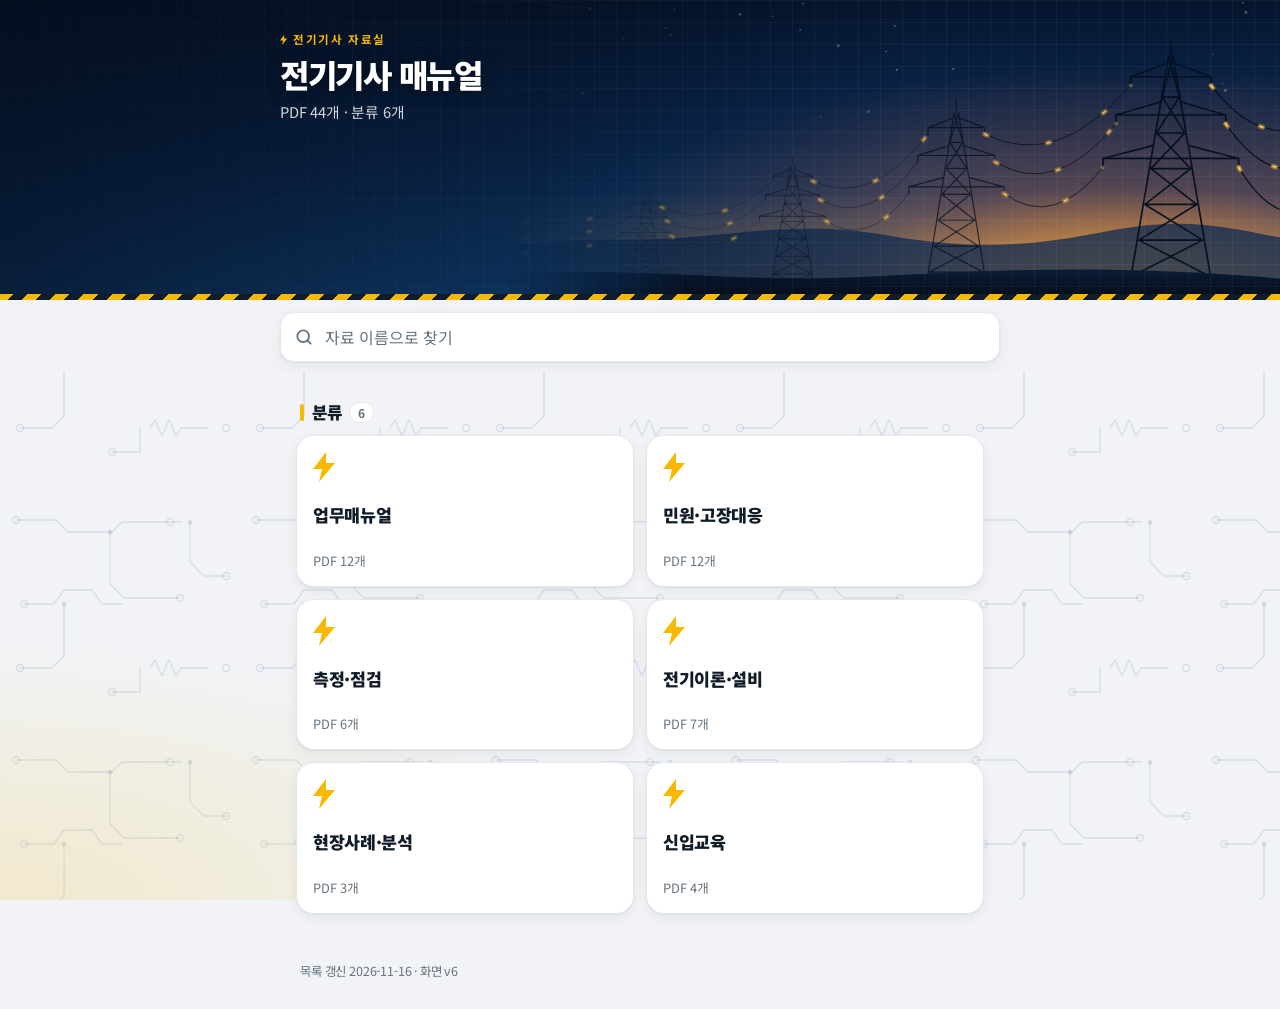
==== index.html @ f800c0bb "전기기사 매뉴얼 PDF 자료실 초기 구성 - 분류 6개, PDF 44개 - 목록 화면, PDF 보기 화면, 디자인 - PDF를 올리면 목록을 자동 생성하고 GitHub Pages에" ====
<!doctype html>
<html lang="ko">
<head>
<meta charset="utf-8">
<meta name="viewport" content="width=device-width, initial-scale=1, viewport-fit=cover">
<meta name="theme-color" content="#123f73">
<title>전기기사 매뉴얼 자료실</title>
<link rel="preconnect" href="https://fonts.googleapis.com">
<link rel="preconnect" href="https://fonts.gstatic.com" crossorigin>
<link rel="stylesheet" href="https://fonts.googleapis.com/css2?family=Noto+Sans+KR:wght@400;500;700;900&display=swap">
<link rel="stylesheet" href="style.css">
</head>
<body>
<header class="top">
<!-- hero:start -->
<div class="hero-art" aria-hidden="true">
<svg class="hero-svg" viewBox="0 0 800 320" preserveAspectRatio="xMaxYMax slice" aria-hidden="true" focusable="false">
<defs>
<radialGradient id="heroSun" cx="0.80" cy="1.02" r="0.78">
  <stop offset="0" stop-color="#ffc24a" stop-opacity="1"/>
  <stop offset=".18" stop-color="#ff9d2e" stop-opacity=".8"/>
  <stop offset=".5" stop-color="#e0662b" stop-opacity=".32"/>
  <stop offset="1" stop-color="#e0662b" stop-opacity="0"/>
</radialGradient>
<linearGradient id="heroHill" x1="0" y1="0" x2="0" y2="1">
  <stop offset="0" stop-color="#0a1c36"/><stop offset="1" stop-color="#040b17"/>
</linearGradient>
<linearGradient id="heroHaze" x1="0" y1="0" x2="0" y2="1">
  <stop offset="0" stop-color="#ffb347" stop-opacity="0"/><stop offset="1" stop-color="#ffb347" stop-opacity=".42"/>
</linearGradient>
</defs>
<rect width="800" height="320" fill="url(#heroSun)"/>
<g fill="#fff"><circle class="star" cx="280" cy="29" r="0.7" style="animation-delay:-0.3s;animation-duration:4.0s"/><circle class="star" cx="311" cy="16" r="0.9" style="animation-delay:-0.1s;animation-duration:3.7s"/><circle class="star" cx="92" cy="21" r="1.4" style="animation-delay:-0.2s;animation-duration:4.1s"/><circle class="star" cx="741" cy="98" r="0.7" style="animation-delay:-2.3s;animation-duration:3.6s"/><circle class="star" cx="762" cy="15" r="0.9" style="animation-delay:-1.2s;animation-duration:3.0s"/><circle class="star" cx="127" cy="52" r="0.9" style="animation-delay:-0.4s;animation-duration:4.1s"/><circle class="star" cx="179" cy="22" r="0.7" style="animation-delay:-2.3s;animation-duration:4.2s"/><circle class="star" cx="407" cy="84" r="1.1" style="animation-delay:-1.9s;animation-duration:5.0s"/><circle class="star" cx="308" cy="43" r="0.9" style="animation-delay:-2.8s;animation-duration:3.2s"/><circle class="star" cx="465" cy="83" r="1.1" style="animation-delay:-2.9s;animation-duration:3.3s"/><circle class="star" cx="765" cy="25" r="1.4" style="animation-delay:-0.7s;animation-duration:3.5s"/><circle class="star" cx="731" cy="68" r="0.7" style="animation-delay:-3.1s;animation-duration:4.1s"/><circle class="star" cx="688" cy="53" r="1.1" style="animation-delay:-2.4s;animation-duration:4.1s"/><circle class="star" cx="378" cy="127" r="1.1" style="animation-delay:-1.9s;animation-duration:4.3s"/><circle class="star" cx="85" cy="108" r="1.4" style="animation-delay:-1.1s;animation-duration:3.6s"/><circle class="star" cx="535" cy="11" r="1.4" style="animation-delay:-1.4s;animation-duration:4.2s"/><circle class="star" cx="405" cy="39" r="1.1" style="animation-delay:-0.5s;animation-duration:3.2s"/><circle class="star" cx="329" cy="132" r="0.7" style="animation-delay:-0.7s;animation-duration:3.6s"/><circle class="star" cx="246" cy="27" r="1.4" style="animation-delay:-3.5s;animation-duration:3.3s"/><circle class="star" cx="347" cy="59" r="1.4" style="animation-delay:-3.8s;animation-duration:3.0s"/><circle class="star" cx="170" cy="41" r="0.9" style="animation-delay:-0.0s;animation-duration:4.8s"/><circle class="star" cx="175" cy="48" r="0.9" style="animation-delay:-1.7s;animation-duration:3.6s"/><circle class="star" cx="459" cy="143" r="0.7" style="animation-delay:-1.8s;animation-duration:4.9s"/><circle class="star" cx="744" cy="105" r="1.4" style="animation-delay:-1.6s;animation-duration:3.6s"/><circle class="star" cx="396" cy="65" r="0.9" style="animation-delay:-0.3s;animation-duration:3.1s"/><circle class="star" cx="160" cy="56" r="0.7" style="animation-delay:-0.4s;animation-duration:4.1s"/></g>
<rect y="210" width="800" height="110" fill="url(#heroHaze)"/>
<path d="M0 268C70 252 120 262 190 256S320 240 400 254 540 266 620 250 740 244 800 256V320H0Z" fill="#0d2a52" opacity=".75"/>
<path d="M133.0 306.0L147.8 214.0M167.0 306.0L152.2 214.0M133.0 306.0L164.5 293.1M167.0 306.0L135.5 293.1M135.5 293.1H164.5M135.5 293.1L162.3 280.2M164.5 293.1L137.7 280.2M137.7 280.2H162.3M137.7 280.2L160.2 267.4M162.3 280.2L139.8 267.4M139.8 267.4H160.2M139.8 267.4L158.2 254.5M160.2 267.4L141.8 254.5M141.8 254.5H158.2M141.8 254.5L156.3 241.6M158.2 254.5L143.7 241.6M143.7 241.6H156.3M143.7 241.6L154.3 228.7M156.3 241.6L145.7 228.7M145.7 228.7H154.3M145.7 228.7L152.2 214.0M154.3 228.7L147.8 214.0M124.8 250.8H175.2M124.8 250.8L142.3 246.2M175.2 250.8L157.7 246.2M124.8 250.8V254.0M175.2 250.8V254.0M129.6 235.2H170.4M129.6 235.2L144.7 230.6M170.4 235.2L155.3 230.6M129.6 235.2V238.4M170.4 235.2V238.4M135.0 221.4H165.0M135.0 221.4L146.7 216.8M165.0 221.4L153.3 216.8M135.0 221.4V224.6M165.0 221.4V224.6M150.0 214.0V207.6" fill="none" stroke="#050f1e" stroke-width="0.7" stroke-linecap="round" stroke-linejoin="round" opacity="0.4"/>
<path d="M277.0 311.0L297.8 183.0M323.0 311.0L302.2 183.0M277.0 311.0L319.5 293.1M323.0 311.0L280.5 293.1M280.5 293.1H319.5M280.5 293.1L316.4 275.2M319.5 293.1L283.6 275.2M283.6 275.2H316.4M283.6 275.2L313.5 257.2M316.4 275.2L286.5 257.2M286.5 257.2H313.5M286.5 257.2L310.7 239.3M313.5 257.2L289.3 239.3M289.3 239.3H310.7M289.3 239.3L307.9 221.4M310.7 239.3L292.1 221.4M292.1 221.4H307.9M292.1 221.4L305.2 203.5M307.9 221.4L294.8 203.5M294.8 203.5H305.2M294.8 203.5L302.2 183.0M305.2 203.5L297.8 183.0M266.0 234.2H334.0M266.0 234.2L290.1 227.8M334.0 234.2L309.9 227.8M266.0 234.2V238.7M334.0 234.2V238.7M272.4 212.4H327.6M272.4 212.4L293.4 206.0M327.6 212.4L306.6 206.0M272.4 212.4V216.9M327.6 212.4V216.9M279.8 193.2H320.2M279.8 193.2L296.3 186.8M320.2 193.2L303.7 186.8M279.8 193.2V197.7M320.2 193.2V197.7M300.0 183.0V174.0" fill="none" stroke="#050f1e" stroke-width="0.9" stroke-linecap="round" stroke-linejoin="round" opacity="0.55"/>
<path d="M435.0 318.0L465.8 128.0M501.0 318.0L470.2 128.0M435.0 318.0L495.8 291.4M501.0 318.0L440.2 291.4M440.2 291.4H495.8M440.2 291.4L491.2 264.8M495.8 291.4L444.8 264.8M444.8 264.8H491.2M444.8 264.8L486.9 238.2M491.2 264.8L449.1 238.2M449.1 238.2H486.9M449.1 238.2L482.7 211.6M486.9 238.2L453.3 211.6M453.3 211.6H482.7M453.3 211.6L478.7 185.0M482.7 211.6L457.3 185.0M457.3 185.0H478.7M457.3 185.0L474.7 158.4M478.7 185.0L461.3 158.4M461.3 158.4H474.7M461.3 158.4L470.2 128.0M474.7 158.4L465.8 128.0M419.2 204.0H516.8M419.2 204.0L454.4 194.5M516.8 204.0L481.6 194.5M419.2 204.0V210.7M516.8 204.0V210.7M428.4 171.7H507.6M428.4 171.7L459.3 162.2M507.6 171.7L476.7 162.2M428.4 171.7V178.3M507.6 171.7V178.3M439.0 143.2H497.0M439.0 143.2L463.6 133.7M497.0 143.2L472.4 133.7M439.0 143.2V149.8M497.0 143.2V149.8M468.0 128.0V114.7" fill="none" stroke="#050f1e" stroke-width="1.2" stroke-linecap="round" stroke-linejoin="round" opacity="0.75"/>
<path d="M641.0 332.0L685.8 70.0M735.0 332.0L690.2 70.0M641.0 332.0L727.4 295.3M735.0 332.0L648.6 295.3M648.6 295.3H727.4M648.6 295.3L720.8 258.6M727.4 295.3L655.2 258.6M655.2 258.6H720.8M655.2 258.6L714.5 222.0M720.8 258.6L661.5 222.0M661.5 222.0H714.5M661.5 222.0L708.4 185.3M714.5 222.0L667.6 185.3M667.6 185.3H708.4M667.6 185.3L702.5 148.6M708.4 185.3L673.5 148.6M673.5 148.6H702.5M673.5 148.6L696.7 111.9M702.5 148.6L679.3 111.9M679.3 111.9H696.7M679.3 111.9L690.2 70.0M696.7 111.9L685.8 70.0M618.4 174.8H757.6M618.4 174.8L669.3 161.7M757.6 174.8L706.7 161.7M618.4 174.8V184.0M757.6 174.8V184.0M631.6 130.3H744.4M631.6 130.3L676.4 117.2M744.4 130.3L699.6 117.2M631.6 130.3V139.4M744.4 130.3V139.4M646.6 91.0H729.4M646.6 91.0L682.6 77.9M729.4 91.0L693.4 77.9M646.6 91.0V100.1M729.4 91.0V100.1M688.0 70.0V51.7" fill="none" stroke="#050f1e" stroke-width="1.7" stroke-linecap="round" stroke-linejoin="round" opacity="0.97"/>
<path d="M175.2 254.0Q220.6 279.5 266.0 238.7" fill="none" stroke="#050f1e" stroke-width="0.56" opacity="0.43"/>
<path d="M170.4 238.4Q221.4 263.9 272.4 216.9" fill="none" stroke="#050f1e" stroke-width="0.56" opacity="0.43"/>
<path d="M165.0 224.6Q222.4 250.1 279.8 197.7" fill="none" stroke="#050f1e" stroke-width="0.56" opacity="0.43"/>
<path d="M334.0 238.7Q376.6 267.2 419.2 210.7" fill="none" stroke="#050f1e" stroke-width="0.73" opacity="0.57"/>
<path d="M327.6 216.9Q378.0 245.5 428.4 178.3" fill="none" stroke="#050f1e" stroke-width="0.73" opacity="0.57"/>
<path d="M320.2 197.7Q379.6 226.3 439.0 149.8" fill="none" stroke="#050f1e" stroke-width="0.73" opacity="0.57"/>
<path d="M516.8 210.7Q567.6 248.1 618.4 184.0" fill="none" stroke="#050f1e" stroke-width="1.01" opacity="0.76"/>
<path d="M507.6 178.3Q569.6 215.8 631.6 139.4" fill="none" stroke="#050f1e" stroke-width="1.01" opacity="0.76"/>
<path d="M497.0 149.8Q571.8 187.2 646.6 100.1" fill="none" stroke="#050f1e" stroke-width="1.01" opacity="0.76"/>
<path d="M-40.0 260.0Q42.4 286.0 124.8 254.0" fill="none" stroke="#050f1e" stroke-width="0.60" opacity="0.45"/>
<path d="M-40.0 244.4Q44.8 270.4 129.6 238.4" fill="none" stroke="#050f1e" stroke-width="0.60" opacity="0.45"/>
<path d="M-40.0 230.6Q47.5 256.6 135.0 224.6" fill="none" stroke="#050f1e" stroke-width="0.60" opacity="0.45"/>
<path d="M757.6 184.0Q808.8 268.0 860.0 198.0" fill="none" stroke="#050f1e" stroke-width="1.10" opacity="1.00"/>
<path d="M744.4 139.4Q802.2 223.4 860.0 153.4" fill="none" stroke="#050f1e" stroke-width="1.10" opacity="1.00"/>
<path d="M729.4 100.1Q794.7 184.1 860.0 114.1" fill="none" stroke="#050f1e" stroke-width="1.10" opacity="1.00"/>
<path class="flow-glow" d="M175.2 254.0Q220.6 279.5 266.0 238.7" style="animation-duration:3.2s;animation-delay:-0.0s;opacity:0.29"/>
<path class="flow" d="M175.2 254.0Q220.6 279.5 266.0 238.7" style="animation-duration:3.2s;animation-delay:-0.0s;opacity:0.58"/>
<path class="flow-glow" d="M170.4 238.4Q221.4 263.9 272.4 216.9" style="animation-duration:3.8s;animation-delay:-0.4s;opacity:0.29"/>
<path class="flow" d="M170.4 238.4Q221.4 263.9 272.4 216.9" style="animation-duration:3.8s;animation-delay:-0.4s;opacity:0.58"/>
<path class="flow-glow" d="M165.0 224.6Q222.4 250.1 279.8 197.7" style="animation-duration:4.3s;animation-delay:-0.7s;opacity:0.29"/>
<path class="flow" d="M165.0 224.6Q222.4 250.1 279.8 197.7" style="animation-duration:4.3s;animation-delay:-0.7s;opacity:0.58"/>
<path class="flow-glow" d="M334.0 238.7Q376.6 267.2 419.2 210.7" style="animation-duration:4.9s;animation-delay:-1.1s;opacity:0.34"/>
<path class="flow" d="M334.0 238.7Q376.6 267.2 419.2 210.7" style="animation-duration:4.9s;animation-delay:-1.1s;opacity:0.66"/>
<path class="flow-glow" d="M327.6 216.9Q378.0 245.5 428.4 178.3" style="animation-duration:5.4s;animation-delay:-1.5s;opacity:0.34"/>
<path class="flow" d="M327.6 216.9Q378.0 245.5 428.4 178.3" style="animation-duration:5.4s;animation-delay:-1.5s;opacity:0.66"/>
<path class="flow-glow" d="M320.2 197.7Q379.6 226.3 439.0 149.8" style="animation-duration:3.2s;animation-delay:-1.9s;opacity:0.34"/>
<path class="flow" d="M320.2 197.7Q379.6 226.3 439.0 149.8" style="animation-duration:3.2s;animation-delay:-1.9s;opacity:0.66"/>
<path class="flow-glow" d="M516.8 210.7Q567.6 248.1 618.4 184.0" style="animation-duration:3.8s;animation-delay:-2.2s;opacity:0.39"/>
<path class="flow" d="M516.8 210.7Q567.6 248.1 618.4 184.0" style="animation-duration:3.8s;animation-delay:-2.2s;opacity:0.78"/>
<path class="flow-glow" d="M507.6 178.3Q569.6 215.8 631.6 139.4" style="animation-duration:4.3s;animation-delay:-2.6s;opacity:0.39"/>
<path class="flow" d="M507.6 178.3Q569.6 215.8 631.6 139.4" style="animation-duration:4.3s;animation-delay:-2.6s;opacity:0.78"/>
<path class="flow-glow" d="M497.0 149.8Q571.8 187.2 646.6 100.1" style="animation-duration:4.9s;animation-delay:-3.0s;opacity:0.39"/>
<path class="flow" d="M497.0 149.8Q571.8 187.2 646.6 100.1" style="animation-duration:4.9s;animation-delay:-3.0s;opacity:0.78"/>
<path class="flow-glow" d="M-40.0 260.0Q42.4 286.0 124.8 254.0" style="animation-duration:5.4s;animation-delay:-0.3s;opacity:0.30"/>
<path class="flow" d="M-40.0 260.0Q42.4 286.0 124.8 254.0" style="animation-duration:5.4s;animation-delay:-0.3s;opacity:0.59"/>
<path class="flow-glow" d="M-40.0 244.4Q44.8 270.4 129.6 238.4" style="animation-duration:3.2s;animation-delay:-0.7s;opacity:0.30"/>
<path class="flow" d="M-40.0 244.4Q44.8 270.4 129.6 238.4" style="animation-duration:3.2s;animation-delay:-0.7s;opacity:0.59"/>
<path class="flow-glow" d="M-40.0 230.6Q47.5 256.6 135.0 224.6" style="animation-duration:3.8s;animation-delay:-1.1s;opacity:0.30"/>
<path class="flow" d="M-40.0 230.6Q47.5 256.6 135.0 224.6" style="animation-duration:3.8s;animation-delay:-1.1s;opacity:0.59"/>
<path class="flow-glow" d="M757.6 184.0Q808.8 268.0 860.0 198.0" style="animation-duration:4.3s;animation-delay:-1.4s;opacity:0.47"/>
<path class="flow" d="M757.6 184.0Q808.8 268.0 860.0 198.0" style="animation-duration:4.3s;animation-delay:-1.4s;opacity:0.93"/>
<path class="flow-glow" d="M744.4 139.4Q802.2 223.4 860.0 153.4" style="animation-duration:4.9s;animation-delay:-1.8s;opacity:0.47"/>
<path class="flow" d="M744.4 139.4Q802.2 223.4 860.0 153.4" style="animation-duration:4.9s;animation-delay:-1.8s;opacity:0.93"/>
<path class="flow-glow" d="M729.4 100.1Q794.7 184.1 860.0 114.1" style="animation-duration:5.4s;animation-delay:-2.2s;opacity:0.47"/>
<path class="flow" d="M729.4 100.1Q794.7 184.1 860.0 114.1" style="animation-duration:5.4s;animation-delay:-2.2s;opacity:0.93"/>
<g fill="#ffd25a"><circle class="spark" cx="618" cy="184" r="2" style="animation-delay:-0.0s"/><circle class="spark" cx="758" cy="184" r="2" style="animation-delay:-0.0s"/><circle class="spark" cx="632" cy="139" r="2" style="animation-delay:-0.7s"/><circle class="spark" cx="744" cy="139" r="2" style="animation-delay:-0.7s"/><circle class="spark" cx="647" cy="100" r="2" style="animation-delay:-1.4s"/><circle class="spark" cx="729" cy="100" r="2" style="animation-delay:-1.4s"/></g>
<path d="M0 296C120 282 240 304 380 296S640 284 800 298V320H0Z" fill="url(#heroHill)"/>
</svg>
</div>
<!-- hero:end -->
  <div class="top-inner">
    <span class="eyebrow"><span class="bolt" aria-hidden="true"></span>전기기사 자료실</span>
    <h1>전기기사 매뉴얼</h1>
    <p id="count">자료를 불러오는 중</p>
  </div>
</header>
<div class="search">
  <div class="search-inner">
    <svg width="20" height="20" viewBox="0 0 24 24" fill="none" stroke="currentColor" stroke-width="2.2" stroke-linecap="round" aria-hidden="true"><circle cx="11" cy="11" r="7"/><path d="M20 20l-3.5-3.5"/></svg>
    <input id="q" type="search" inputmode="search" enterkeyhint="search" autocomplete="off"
           placeholder="자료 이름으로 찾기" aria-label="자료 검색">
    <button class="clear" id="clear" type="button" aria-label="검색어 지우기" hidden>×</button>
  </div>
</div>
<main id="list" aria-live="polite"></main>
<footer id="foot"></footer>

<script src="lib/pdf.min.js"></script>
<script>
(function () {
  var $ = function (id) { return document.getElementById(id); };
  var state = { items: [], categories: [], cat: "", q: "" };
  var NEW_DAYS = 14, RECENT_MAX = 5;
  var BOLT = '<svg class="cat-bolt" width="22" height="30" viewBox="0 0 22 30" aria-hidden="true"><path d="M13 0L0 17h9l-3 13L22 11h-9z" fill="currentColor"/></svg>';
  var DL = '<svg width="22" height="22" viewBox="0 0 24 24" fill="none" stroke="currentColor" stroke-width="2.2" stroke-linecap="round" stroke-linejoin="round" aria-hidden="true"><path d="M12 4v11M7 11l5 5 5-5M5 20h14"/></svg>';

  try { state.q = (JSON.parse(sessionStorage.getItem("pdf-lib-state") || "{}").q) || ""; } catch (e) {}
  function persist() { try { sessionStorage.setItem("pdf-lib-state", JSON.stringify({ q: state.q })); } catch (e) {} }

  function esc(s) {
    return String(s).replace(/[&<>"']/g, function (c) {
      return { "&": "&amp;", "<": "&lt;", ">": "&gt;", '"': "&quot;", "'": "&#39;" }[c];
    });
  }
  function norm(s) { return String(s).normalize("NFC").toLowerCase(); }
  function fmtSize(b) {
    if (b >= 1048576) return (b / 1048576).toFixed(1) + "MB";
    return Math.max(1, Math.round(b / 1024)) + "KB";
  }
  function isNew(it) {
    if (!it.updated) return false;
    var d = (Date.now() - new Date(it.updated).getTime()) / 86400000;
    return d >= 0 && d <= NEW_DAYS;
  }
  function highlight(text, q) {
    var safe = esc(text);
    if (!q) return safe;
    var i = norm(text).indexOf(q);
    if (i < 0) return safe;
    return esc(text.slice(0, i)) + "<mark>" + esc(text.slice(i, i + q.length)) + "</mark>" + esc(text.slice(i + q.length));
  }
  function catHref(c) { return c ? "#cat=" + encodeURIComponent(c) : "#"; }

  /* ---------- 첫 페이지 미리보기(썸네일) ----------
     화면에 보일 때만 하나씩 만들고, 한 번 만든 건 기기에 저장해 다음부터는 바로 뜬다. */
  var thumbQueue = [], thumbBusy = 0, THUMB_PARALLEL = 2, THUMB_W = 168;
  if (window.pdfjsLib) pdfjsLib.GlobalWorkerOptions.workerSrc = "lib/pdf.worker.min.js";

  function thumbKey(path, size) { return "pdfthumb:" + path + ":" + size; }
  function showThumb(el, src) {
    var img = new Image();
    img.alt = "";
    img.onload = function () { el.appendChild(img); el.classList.add("has-img"); };
    img.src = src;
  }
  function pumpThumbs() {
    while (thumbBusy < THUMB_PARALLEL && thumbQueue.length) {
      var job = thumbQueue.shift();
      if (!document.body.contains(job.el)) continue; // 화면이 바뀌어 이미 사라짐
      thumbBusy++;
      makeThumb(job).then(function () {}, function () {}).then(function () { thumbBusy--; pumpThumbs(); });
    }
  }
  function makeThumb(job) {
    var doc;
    return pdfjsLib.getDocument({ url: job.url, cMapUrl: "lib/cmaps/", cMapPacked: true, disableAutoFetch: true })
      .promise.then(function (d) { doc = d; return d.getPage(1); })
      .then(function (page) {
        var v1 = page.getViewport({ scale: 1 });
        var vp = page.getViewport({ scale: THUMB_W / v1.width });
        var c = document.createElement("canvas");
        c.width = Math.floor(vp.width); c.height = Math.floor(vp.height);
        var ctx = c.getContext("2d");
        ctx.fillStyle = "#fff"; ctx.fillRect(0, 0, c.width, c.height);
        return page.render({ canvasContext: ctx, viewport: vp }).promise.then(function () {
          var data = c.toDataURL("image/jpeg", 0.72);
          try { localStorage.setItem(job.key, data); } catch (e) {}
          showThumb(job.el, data);
        });
      })
      .then(function () { doc.destroy(); }, function (e) { if (doc) doc.destroy(); throw e; });
  }
  var thumbObserver = ("IntersectionObserver" in window) ? new IntersectionObserver(function (entries) {
    entries.forEach(function (en) {
      if (!en.isIntersecting) return;
      thumbObserver.unobserve(en.target);
      var el = en.target;
      thumbQueue.push({ el: el, url: el.getAttribute("data-url"), key: el.getAttribute("data-key") });
      pumpThumbs();
    });
  }, { rootMargin: "300px 0px" }) : null;

  function hydrateThumbs() {
    var els = document.querySelectorAll(".thumb[data-url]");
    for (var i = 0; i < els.length; i++) {
      var el = els[i], cached = null;
      try { cached = localStorage.getItem(el.getAttribute("data-key")); } catch (e) {}
      if (cached) showThumb(el, cached);
      else if (thumbObserver && window.pdfjsLib) thumbObserver.observe(el);
    }
  }

  /* ---------- 화면 조각 ---------- */
  function rowHtml(it, q, showCat) {
    var meta = [];
    if (isNew(it)) meta.push('<span class="tag-new">NEW</span>');
    if (showCat) meta.push('<span class="tag-cat">' + esc(it.category + (it.sub ? " · " + it.sub : "")) + "</span>");
    if (it.pages) meta.push("<span>" + it.pages + "쪽</span>");
    meta.push("<span>" + fmtSize(it.size) + "</span>");
    var href = "viewer.html?f=" + encodeURIComponent(it.path) + "&t=" + encodeURIComponent(it.title);
    var fname = esc(it.title.replace(/[\\\/:*?"<>|]/g, "_")) + ".pdf";
    return '<li><a class="item" href="' + href + '">' +
      '<span class="thumb" aria-hidden="true" data-url="' + esc(it.path) + '" data-key="' + esc(thumbKey(it.path, it.size)) + '"></span>' +
      '<span><span class="item-title">' + highlight(it.title, q) + '</span>' +
      '<span class="item-meta">' + meta.join("") + "</span></span></a>" +
      '<a class="dl-btn" href="' + esc(it.path) + '" download="' + fname + '" aria-label="' + esc(it.title) + ' 다운로드">' + DL + "저장</a></li>";
  }
  function listHtml(items, q, showCat) {
    return '<ul class="list">' + items.map(function (it) { return rowHtml(it, q, showCat); }).join("") + "</ul>";
  }
  function emptyHtml(head, body) { return '<div class="empty"><strong>' + head + "</strong>" + body + "</div>"; }

  function homeView() {
    var counts = {};
    state.items.forEach(function (it) { counts[it.category] = (counts[it.category] || 0) + 1; });
    var html = '<section class="group"><h2>분류<span>' + state.categories.length + "</span></h2><div class=\"cat-grid\">" +
      state.categories.map(function (c) {
        return '<a class="cat-card" href="' + catHref(c) + '">' + BOLT +
          '<span class="cat-name">' + esc(c) + '</span><span class="cat-count">PDF ' + counts[c] + "개</span></a>";
      }).join("") + "</div></section>";
    var fresh = state.items.filter(isNew).sort(function (a, b) { return a.updated < b.updated ? 1 : -1; }).slice(0, RECENT_MAX);
    if (fresh.length) html += '<section class="group"><h2>최근 추가<span>' + fresh.length + "</span></h2>" + listHtml(fresh, "", true) + "</section>";
    return html;
  }

  function categoryView(items) {
    var html = '<a class="crumb" href="#"><svg width="18" height="18" viewBox="0 0 24 24" fill="none" stroke="currentColor" stroke-width="2.6" stroke-linecap="round" stroke-linejoin="round" aria-hidden="true"><path d="M15 5l-7 7 7 7"/></svg>전체 분류</a>' +
      '<h2 class="cat-title">' + esc(state.cat) + "<span>" + items.length + "</span></h2>";
    var loose = items.filter(function (it) { return !it.sub; });
    var subs = {}, order = [];
    items.forEach(function (it) { if (it.sub) { if (!subs[it.sub]) { subs[it.sub] = []; order.push(it.sub); } subs[it.sub].push(it); } });
    if (loose.length) html += listHtml(loose, "", false);
    var openAll = order.length === 1 && !loose.length;
    order.forEach(function (s) {
      html += '<details class="sub"' + (openAll ? " open" : "") + "><summary><span>" + esc(s) + "</span><em>" + subs[s].length +
        '</em><svg class="sub-chev" width="18" height="18" viewBox="0 0 24 24" fill="none" stroke="currentColor" stroke-width="2.4" stroke-linecap="round" stroke-linejoin="round" aria-hidden="true"><path d="M6 9l6 6 6-6"/></svg></summary>' +
        listHtml(subs[s], "", false) + "</details>";
    });
    return html;
  }

  function render() {
    var q = norm(state.q.trim());
    $("q").placeholder = state.cat ? state.cat + " 안에서 찾기" : "자료 이름으로 찾기";

    if (!state.items.length) {
      $("list").innerHTML = emptyHtml("아직 등록된 PDF가 없어요", "pdfs 폴더에 PDF를 넣고<br>build.py를 실행하면 여기에 나타납니다.");
      return;
    }
    var scope = state.cat ? state.items.filter(function (it) { return it.category === state.cat; }) : state.items;

    if (q) { // 검색: 전체(또는 열려 있는 분류) 안에서 평평하게
      var hits = scope.filter(function (it) {
        return norm(it.title).indexOf(q) >= 0 || norm(it.category).indexOf(q) >= 0 || norm(it.sub || "").indexOf(q) >= 0;
      });
      var head = '<h2 class="cat-title">' + (state.cat ? esc(state.cat) + " 검색" : "검색 결과") + "<span>" + hits.length + "</span></h2>";
      $("list").innerHTML = hits.length
        ? head + listHtml(hits, q, true)
        : emptyHtml("찾는 자료가 없어요", "다른 단어로 검색해 보세요." + (state.cat ? ' <br><a class="crumb" href="#">전체 분류에서 찾기</a>' : ""));
    } else if (state.cat) {
      $("list").innerHTML = scope.length ? categoryView(scope) : emptyHtml("이 분류에는 PDF가 없어요", '<a class="crumb" href="#">전체 분류로 돌아가기</a>');
    } else if (state.categories.length < 2) { // 분류가 하나뿐이면 바로 목록
      $("list").innerHTML = listHtml(state.items, "", false);
    } else {
      $("list").innerHTML = homeView();
    }
    hydrateThumbs();
  }

  function syncHash() {
    var m = location.hash.match(/^#cat=(.+)$/), c = "";
    try { c = m ? decodeURIComponent(m[1]) : ""; } catch (e) {}
    state.cat = state.categories.indexOf(c) >= 0 ? c : "";
  }
  window.addEventListener("hashchange", function () { syncHash(); render(); window.scrollTo(0, 0); });

  $("q").addEventListener("input", function () {
    state.q = $("q").value;
    $("clear").hidden = !state.q;
    persist(); render();
  });
  $("clear").addEventListener("click", function () {
    $("q").value = ""; state.q = ""; $("clear").hidden = true;
    persist(); render(); $("q").focus();
  });
  $("q").value = state.q;
  $("clear").hidden = !state.q;

  fetch("manifest.json", { cache: "no-cache" })
    .then(function (r) { if (!r.ok) throw new Error(r.status); return r.json(); })
    .then(function (m) {
      state.items = m.items || [];
      state.categories = m.categories || [];
      syncHash();
      var n = state.items.length, k = state.categories.length;
      $("count").textContent = n ? "PDF " + n + "개" + (k > 1 ? " · 분류 " + k + "개" : "") : "PDF 자료실";
      $("foot").textContent = (m.generated ? "목록 갱신 " + m.generated + " · " : "") + "화면 v6";
      render();
    })
    .catch(function () {
      $("count").textContent = "PDF 자료실";
      $("list").innerHTML = emptyHtml("목록을 불러오지 못했어요", "manifest.json이 없거나 파일을 직접 열었을 수 있어요. 웹 주소로 접속했는지 확인해 주세요.");
    });
})();
</script>
</body>
</html>
---- style.css ----
/* 전기기사 자료실: 모바일 우선. 도면(격자) + 안전 노랑 하자드 테이프를 포인트로 */
:root {
  --bg: #f1f3f6;
  --surface: #ffffff;
  --ink: #101c27;
  --muted: #64737f;
  --line: #e3e8ed;
  --brand: #123f73;
  --brand-2: #1d5a9e;
  --brand-ink: #ffffff;
  --accent: #f7b900;
  --accent-ink: #101c27;
  --shadow: 0 1px 2px rgba(16, 28, 39, 0.06), 0 4px 14px rgba(16, 28, 39, 0.06);
  --viewer-bg: #dde3e9;
  --link: #1d5a9e;
  --pattern: url("data:image/svg+xml,%3Csvg xmlns='http://www.w3.org/2000/svg' width='240' height='240' viewBox='0 0 240 240' fill='none' stroke='%231d4e89' stroke-opacity='0.13' stroke-width='1.3' stroke-linecap='round' stroke-linejoin='round'%3E%3Cpath d='M16 40h40l12 12h44l10-10h60'/%3E%3Cpath d='M110 52v52l14 14h56'/%3E%3Cpath d='M24 124h30l10-14h28l10 14h20'/%3E%3Cpath d='M64 124v52l-12 12H20'/%3E%3Cpath d='M150 188l5-8 7 16 7-16 7 16 5-8h26'/%3E%3Cpath d='M190 42v40l14 14h22'/%3E%3Cpath d='M112 212h28v-24'/%3E%3Ccircle cx='16' cy='40' r='3.5'/%3E%3Ccircle cx='170' cy='42' r='3.5'/%3E%3Ccircle cx='180' cy='118' r='3.5'/%3E%3Ccircle cx='24' cy='124' r='3.5'/%3E%3Ccircle cx='20' cy='188' r='3.5'/%3E%3Ccircle cx='226' cy='96' r='3.5'/%3E%3Ccircle cx='226' cy='188' r='3.5'/%3E%3Ccircle cx='112' cy='212' r='3.5'/%3E%3Cg fill='%231d4e89' fill-opacity='0.13' stroke='none'%3E%3Ccircle cx='110' cy='52' r='2.5'/%3E%3Ccircle cx='64' cy='124' r='2.5'/%3E%3Ccircle cx='190' cy='42' r='2.5'/%3E%3C/g%3E%3C/svg%3E");
  --glow-a: rgba(29, 90, 158, 0.17);
  --glow-b: rgba(247, 185, 0, 0.17);
  --font: "Noto Sans KR", system-ui, -apple-system, "Apple SD Gothic Neo", "Malgun Gothic", sans-serif;
}
@media (prefers-color-scheme: dark) {
  :root:not([data-theme="light"]) {
    --bg: #0c141b;
    --surface: #15202a;
    --ink: #e9eff4;
    --muted: #8fa1af;
    --line: #243441;
    --brand: #0f2f55;
    --brand-2: #17457a;
    --brand-ink: #f2f6fa;
    --shadow: 0 1px 2px rgba(0, 0, 0, 0.4);
    --viewer-bg: #070c10;
    --link: #7db4f5;
    --pattern: url("data:image/svg+xml,%3Csvg xmlns='http://www.w3.org/2000/svg' width='240' height='240' viewBox='0 0 240 240' fill='none' stroke='%238ab8f0' stroke-opacity='0.16' stroke-width='1.3' stroke-linecap='round' stroke-linejoin='round'%3E%3Cpath d='M16 40h40l12 12h44l10-10h60'/%3E%3Cpath d='M110 52v52l14 14h56'/%3E%3Cpath d='M24 124h30l10-14h28l10 14h20'/%3E%3Cpath d='M64 124v52l-12 12H20'/%3E%3Cpath d='M150 188l5-8 7 16 7-16 7 16 5-8h26'/%3E%3Cpath d='M190 42v40l14 14h22'/%3E%3Cpath d='M112 212h28v-24'/%3E%3Ccircle cx='16' cy='40' r='3.5'/%3E%3Ccircle cx='170' cy='42' r='3.5'/%3E%3Ccircle cx='180' cy='118' r='3.5'/%3E%3Ccircle cx='24' cy='124' r='3.5'/%3E%3Ccircle cx='20' cy='188' r='3.5'/%3E%3Ccircle cx='226' cy='96' r='3.5'/%3E%3Ccircle cx='226' cy='188' r='3.5'/%3E%3Ccircle cx='112' cy='212' r='3.5'/%3E%3Cg fill='%238ab8f0' fill-opacity='0.16' stroke='none'%3E%3Ccircle cx='110' cy='52' r='2.5'/%3E%3Ccircle cx='64' cy='124' r='2.5'/%3E%3Ccircle cx='190' cy='42' r='2.5'/%3E%3C/g%3E%3C/svg%3E");
    --glow-a: rgba(70, 130, 210, 0.24);
    --glow-b: rgba(247, 185, 0, 0.10);
    color-scheme: dark;
  }
}
:root[data-theme="dark"] {
  --bg: #0c141b;
  --surface: #15202a;
  --ink: #e9eff4;
  --muted: #8fa1af;
  --line: #243441;
  --brand: #0f2f55;
  --brand-2: #17457a;
  --brand-ink: #f2f6fa;
  --shadow: 0 1px 2px rgba(0, 0, 0, 0.4);
  --viewer-bg: #070c10;
  --link: #7db4f5;
  --pattern: url("data:image/svg+xml,%3Csvg xmlns='http://www.w3.org/2000/svg' width='240' height='240' viewBox='0 0 240 240' fill='none' stroke='%238ab8f0' stroke-opacity='0.16' stroke-width='1.3' stroke-linecap='round' stroke-linejoin='round'%3E%3Cpath d='M16 40h40l12 12h44l10-10h60'/%3E%3Cpath d='M110 52v52l14 14h56'/%3E%3Cpath d='M24 124h30l10-14h28l10 14h20'/%3E%3Cpath d='M64 124v52l-12 12H20'/%3E%3Cpath d='M150 188l5-8 7 16 7-16 7 16 5-8h26'/%3E%3Cpath d='M190 42v40l14 14h22'/%3E%3Cpath d='M112 212h28v-24'/%3E%3Ccircle cx='16' cy='40' r='3.5'/%3E%3Ccircle cx='170' cy='42' r='3.5'/%3E%3Ccircle cx='180' cy='118' r='3.5'/%3E%3Ccircle cx='24' cy='124' r='3.5'/%3E%3Ccircle cx='20' cy='188' r='3.5'/%3E%3Ccircle cx='226' cy='96' r='3.5'/%3E%3Ccircle cx='226' cy='188' r='3.5'/%3E%3Ccircle cx='112' cy='212' r='3.5'/%3E%3Cg fill='%238ab8f0' fill-opacity='0.16' stroke='none'%3E%3Ccircle cx='110' cy='52' r='2.5'/%3E%3Ccircle cx='64' cy='124' r='2.5'/%3E%3Ccircle cx='190' cy='42' r='2.5'/%3E%3C/g%3E%3C/svg%3E");
  --glow-a: rgba(70, 130, 210, 0.24);
  --glow-b: rgba(247, 185, 0, 0.10);
  color-scheme: dark;
}

* { box-sizing: border-box; }
html { -webkit-text-size-adjust: 100%; -webkit-tap-highlight-color: transparent; }
body {
  margin: 0;
  background: var(--bg);
  color: var(--ink);
  font: 400 16px/1.5 var(--font);
  letter-spacing: -0.01em;
  padding-left: env(safe-area-inset-left, 0px);
  padding-right: env(safe-area-inset-right, 0px);
}
/* ---------- 배경: 회로 무늬 + 모서리 빛 ---------- */
body::before {
  content: "";
  position: fixed; inset: 0; z-index: -1;
  pointer-events: none;
  background:
    radial-gradient(75% 45% at 100% 0%, var(--glow-a), transparent 72%),
    radial-gradient(65% 40% at 0% 100%, var(--glow-b), transparent 72%),
    var(--pattern);
  background-size: auto, auto, 240px 240px;
  background-repeat: no-repeat, no-repeat, repeat;
}
body.viewer::before { display: none; }

a { color: inherit; text-decoration: none; }
button { font: inherit; color: inherit; }
:focus-visible { outline: 3px solid var(--accent); outline-offset: 2px; }

/* ---------- 헤더 ---------- */
.top {
  position: relative;
  color: #fff;
  min-height: 244px;
  padding: max(26px, calc(env(safe-area-inset-top, 0px) + 14px)) 20px 28px;
  background: linear-gradient(180deg, #06152d 0%, #0b2a54 46%, #15508f 100%); /* 해 질 녘 하늘 */
  overflow: hidden;
  isolation: isolate;
}
.top::before { /* 글씨 쪽은 어둡게 + 도면 격자 */
  content: "";
  position: absolute; inset: 0; z-index: 1; pointer-events: none;
  background:
    linear-gradient(90deg, rgba(3, 11, 26, 0.72) 0%, rgba(3, 11, 26, 0.42) 42%, rgba(3, 11, 26, 0) 72%),
    linear-gradient(rgba(255, 255, 255, 0.045) 1px, transparent 1px) 0 0 / 22px 22px,
    linear-gradient(90deg, rgba(255, 255, 255, 0.045) 1px, transparent 1px) 0 0 / 22px 22px;
}
.top::after { /* 하자드 테이프 */
  content: "";
  position: absolute; left: 0; right: 0; bottom: 0; height: 6px; z-index: 3;
  background: repeating-linear-gradient(-45deg, var(--accent) 0 10px, #101c27 10px 20px);
}
.hero-art { position: absolute; top: 0; right: 0; bottom: 0; width: 100%; max-width: 780px; z-index: 0; pointer-events: none; 
  -webkit-mask-image: linear-gradient(90deg, transparent 0, #000 24%); mask-image: linear-gradient(90deg, transparent 0, #000 24%); }
.hero-svg { display: block; width: 100%; height: 100%; }
.star { opacity: 0.3; animation: twinkle 3.6s ease-in-out infinite; }
.flow, .flow-glow { fill: none; stroke-linecap: round; stroke-dasharray: 3 63; animation: flow linear infinite; }
.flow { stroke: #ffe28f; stroke-width: 1.6; }
.flow-glow { stroke: #ffb02e; stroke-width: 5; }
.spark { opacity: 0.35; animation: spark 2.2s ease-in-out infinite; }
@keyframes flow { to { stroke-dashoffset: -66; } }
@keyframes twinkle { 0%, 100% { opacity: 0.18; } 50% { opacity: 0.95; } }
@keyframes spark { 0%, 100% { opacity: 0.25; } 50% { opacity: 1; } }
@media (prefers-reduced-motion: reduce) { .star, .flow, .flow-glow, .spark { animation: none; } }
@media (min-width: 700px) { .top { min-height: 300px; } }
.top-inner { position: relative; z-index: 2; max-width: 720px; margin: 0 auto; padding-bottom: 6px; }
.eyebrow {
  display: inline-flex; align-items: center; gap: 6px;
  font-size: 0.72rem; font-weight: 700; letter-spacing: 0.14em;
  color: var(--accent);
}
.eyebrow .bolt { width: 0.62em; height: 0.9em; background: var(--accent); clip-path: polygon(60% 0, 0 56%, 42% 56%, 30% 100%, 100% 38%, 56% 38%); }
.top h1 {
  margin: 6px 0 0;
  font-size: 2rem;
  font-weight: 900;
  letter-spacing: -0.04em;
  line-height: 1.15;
  text-wrap: balance;
  text-shadow: 0 2px 16px rgba(0, 0, 0, 0.45);
}
.top p { margin: 8px 0 0; font-size: 0.92rem; opacity: 0.82; }

/* ---------- 검색 / 분류 ---------- */
.search {
  position: sticky; top: 0; z-index: 5;
  background: color-mix(in srgb, var(--bg) 78%, transparent);
  -webkit-backdrop-filter: blur(14px); backdrop-filter: blur(14px);
  padding: 12px 16px 10px;
  padding-top: max(12px, env(safe-area-inset-top, 0px));
}
.search-inner { position: relative; max-width: 720px; margin: 0 auto; }
.search svg { position: absolute; left: 14px; top: 50%; transform: translateY(-50%); color: var(--muted); pointer-events: none; }
.search input {
  width: 100%; height: 50px;
  border: 1px solid var(--line);
  border-radius: 14px;
  padding: 0 46px 0 44px;
  font: inherit; font-size: 1rem;
  background: var(--surface); color: var(--ink);
  box-shadow: var(--shadow);
  -webkit-appearance: none; appearance: none;
}
.search input::placeholder { color: var(--muted); }
.search input:focus { outline: 2px solid var(--brand-2); outline-offset: 0; border-color: transparent; }
.search input::-webkit-search-cancel-button { display: none; }
.search .clear {
  position: absolute; right: 5px; top: 5px;
  width: 40px; height: 40px;
  border: 0; border-radius: 10px;
  background: transparent; color: var(--muted);
  font-size: 1.4rem; line-height: 1; cursor: pointer;
}
.chips {
  display: flex; gap: 8px;
  max-width: 720px; margin: 0 auto;
  padding: 2px 16px 6px;
  overflow-x: auto; scrollbar-width: none;
}
.chips::-webkit-scrollbar { display: none; }
.chip {
  flex: none;
  min-height: 38px; padding: 0 15px;
  border: 1px solid var(--line);
  border-radius: 999px;
  background: var(--surface);
  color: var(--muted);
  font-size: 0.9rem; font-weight: 500;
  cursor: pointer;
}
.chip[aria-pressed="true"] {
  background: var(--brand); border-color: var(--brand);
  color: var(--brand-ink); font-weight: 700;
}

/* ---------- 목록 ---------- */
main { max-width: 720px; margin: 0 auto; padding: 6px 16px 48px; }
.group h2 {
  display: flex; align-items: center; gap: 8px;
  margin: 22px 4px 10px;
  font-size: 1.05rem; font-weight: 900; letter-spacing: -0.02em;
}
.group h2::before {
  content: ""; width: 4px; height: 1.05em; border-radius: 2px; background: var(--accent);
}
.group h2 span {
  font-size: 0.75rem; font-weight: 700; color: var(--muted);
  background: var(--surface); border: 1px solid var(--line);
  border-radius: 999px; padding: 0 8px; line-height: 1.6;
  font-variant-numeric: tabular-nums;
}
.list {
  list-style: none; margin: 0; padding: 0;
  background: var(--surface);
  border: 1px solid var(--line);
  border-radius: 18px;
  box-shadow: var(--shadow);
  overflow: hidden;
}
.list li + li { border-top: 1px solid var(--line); }
.list li { display: flex; align-items: stretch; }
.list li .item { flex: 1; min-width: 0; }
.dl-btn {
  flex: none; width: 60px;
  display: flex; flex-direction: column; align-items: center; justify-content: center; gap: 2px;
  border-left: 1px solid var(--line);
  color: var(--link); font-size: 0.68rem; font-weight: 700;
}
.dl-btn:active { background: var(--bg); }
.item {
  display: grid;
  grid-template-columns: 56px minmax(0, 1fr);
  align-items: center; gap: 14px;
  padding: 12px 12px;
  min-height: 92px;
  transition: background 0.12s;
}
.item:active { background: var(--bg); }

.thumb {
  position: relative;
  width: 56px; height: 76px;
  border-radius: 5px;
  background: linear-gradient(160deg, var(--brand-2), var(--brand));
  box-shadow: 0 1px 3px rgba(16, 28, 39, 0.35);
  overflow: hidden;
}
.thumb::before { /* 로딩 전 표지: 노란 띠 + PDF */
  content: "PDF";
  position: absolute; left: 0; right: 0; bottom: 0;
  padding: 3px 0; text-align: center;
  font-size: 0.62rem; font-weight: 900; letter-spacing: 0.08em;
  background: var(--accent); color: var(--accent-ink);
}
.thumb img { position: absolute; inset: 0; width: 100%; height: 100%; object-fit: cover; object-position: top; background: #fff; }
.thumb.has-img::before { display: none; }

.item-title {
  display: block;
  font-weight: 700; font-size: 1rem; line-height: 1.35;
  overflow-wrap: anywhere;
  display: -webkit-box; -webkit-line-clamp: 2; -webkit-box-orient: vertical; overflow: hidden;
}
.item-meta {
  display: flex; flex-wrap: wrap; align-items: center; gap: 4px 8px;
  margin-top: 6px;
  font-size: 0.8rem; color: var(--muted);
  font-variant-numeric: tabular-nums;
}
.tag-new {
  font-size: 0.66rem; font-weight: 900; letter-spacing: 0.06em;
  background: var(--accent); color: var(--accent-ink);
  border-radius: 4px; padding: 0 6px; line-height: 1.5;
}
.chev { color: var(--muted); opacity: 0.6; justify-self: end; }
mark { background: color-mix(in srgb, var(--accent) 55%, transparent); color: inherit; border-radius: 3px; padding: 0 1px; }

.empty {
  margin: 36px 0;
  padding: 32px 22px;
  border: 1px dashed var(--line);
  border-radius: 18px;
  background: var(--surface);
  text-align: center; color: var(--muted);
}
.empty strong { display: block; color: var(--ink); margin-bottom: 6px; font-size: 1.05rem; }
footer { max-width: 720px; margin: 0 auto; padding: 0 20px max(28px, env(safe-area-inset-bottom, 0px)); color: var(--muted); font-size: 0.78rem; }

/* ---------- 뷰어 ---------- */
body.viewer { background: var(--viewer-bg); overflow-x: hidden; }
.vbar {
  position: sticky; top: 0; z-index: 10;
  display: flex; align-items: center; gap: 2px;
  padding: max(6px, env(safe-area-inset-top, 0px)) 8px 6px;
  background: var(--brand); color: var(--brand-ink);
  box-shadow: 0 2px 8px rgba(0, 0, 0, 0.25);
  transition: transform 0.22s ease;
}
.vbar.hide { transform: translateY(-110%); }
.vbar .btn {
  flex: none; min-width: 44px; height: 44px;
  display: grid; place-items: center;
  border: 0; border-radius: 12px;
  background: transparent; color: inherit;
  font-size: 1.3rem; font-weight: 700; cursor: pointer;
}
.vbar .btn:active { background: rgba(255, 255, 255, 0.18); }
.vbar .btn[disabled] { opacity: 0.35; }
.vtitle {
  flex: 1; min-width: 0;
  font-weight: 700; font-size: 0.98rem; line-height: 1.25;
  display: -webkit-box; -webkit-line-clamp: 2; -webkit-box-orient: vertical; overflow: hidden;
}
.pageno {
  position: fixed; left: 50%; transform: translateX(-50%);
  bottom: max(16px, env(safe-area-inset-bottom, 0px));
  z-index: 10;
  padding: 7px 16px; border-radius: 999px;
  background: rgba(16, 28, 39, 0.82); color: #fff;
  font-size: 0.85rem; font-weight: 700; font-variant-numeric: tabular-nums;
  backdrop-filter: blur(6px); -webkit-backdrop-filter: blur(6px);
  pointer-events: none;
}
.pageno:empty { display: none; }
.progress { position: fixed; left: 0; top: 0; height: 3px; width: 0; background: var(--accent); z-index: 20; transition: width 0.15s; }
.pages-wrap { overflow-x: auto; padding: 12px 0 72px; touch-action: pan-x pan-y; } /* 확대는 직접 처리 */
.pages { display: flex; flex-direction: column; align-items: center; gap: 10px; width: max-content; min-width: 100%; }
.page { position: relative; background: #fff; box-shadow: 0 1px 6px rgba(0, 0, 0, 0.3); flex: none; }
.page canvas.base { display: block; width: 100%; height: 100%; }
.page canvas.detail { position: absolute; display: block; pointer-events: none; }
.page .ph { position: absolute; inset: 0; display: grid; place-items: center; color: #8a97a2; font-size: 0.85rem; }
.vstatus { padding: 56px 24px; text-align: center; color: var(--muted); }
.vstatus strong { display: block; color: var(--ink); font-size: 1.1rem; margin-bottom: 8px; }
.vstatus a { display: inline-block; margin-top: 14px; padding: 12px 18px; border-radius: 12px; background: var(--brand); color: var(--brand-ink); font-weight: 700; }

@media (prefers-reduced-motion: reduce) {
  .progress, .vbar, .item { transition: none; }
}

/* ---------- 분류 카드 / 소분류 ---------- */
.cat-grid { display: grid; grid-template-columns: repeat(2, minmax(0, 1fr)); gap: 12px; }
.cat-card {
  position: relative; overflow: hidden;
  display: flex; flex-direction: column; justify-content: space-between; gap: 22px;
  min-height: 118px; padding: 16px;
  border-radius: 18px;
  background: var(--surface);
  border: 1px solid var(--line);
  box-shadow: var(--shadow);
  transition: transform 0.12s, background 0.12s;
}
.cat-card:active { transform: scale(0.98); background: var(--bg); }
.cat-bolt { color: var(--accent); }
.cat-name { font-weight: 900; font-size: 1.08rem; line-height: 1.3; letter-spacing: -0.02em; overflow-wrap: anywhere; }
.cat-count { display: block; margin-top: 2px; font-size: 0.8rem; color: var(--muted); font-variant-numeric: tabular-nums; }

.crumb {
  display: inline-flex; align-items: center; gap: 4px;
  min-height: 44px; margin: 8px 0 0 -4px; padding: 0 6px;
  font-weight: 700; font-size: 0.92rem; color: var(--link);
}
.cat-title {
  display: flex; align-items: center; gap: 10px;
  margin: 0 4px 12px;
  font-size: 1.5rem; font-weight: 900; letter-spacing: -0.03em; line-height: 1.25;
}
.cat-title span {
  font-size: 0.8rem; font-weight: 700; color: var(--muted);
  background: var(--surface); border: 1px solid var(--line);
  border-radius: 999px; padding: 0 10px; line-height: 1.7;
  font-variant-numeric: tabular-nums;
}
.tag-cat {
  font-size: 0.7rem; font-weight: 700;
  color: var(--link); background: color-mix(in srgb, var(--link) 12%, transparent);
  border-radius: 4px; padding: 0 6px; line-height: 1.6;
}
details.sub { margin: 10px 0 0; }
details.sub summary {
  display: flex; align-items: center; gap: 8px;
  min-height: 56px; padding: 0 16px;
  list-style: none; cursor: pointer;
  background: var(--surface); border: 1px solid var(--line);
  border-radius: 14px; box-shadow: var(--shadow);
  font-weight: 700;
}
details.sub summary::-webkit-details-marker { display: none; }
details.sub summary span { flex: 1; min-width: 0; overflow-wrap: anywhere; }
details.sub summary em {
  font-style: normal; font-size: 0.75rem; font-weight: 700; color: var(--muted);
  border: 1px solid var(--line); border-radius: 999px; padding: 0 8px; line-height: 1.7;
}
.sub-chev { color: var(--muted); transition: transform 0.18s; flex: none; }
details.sub[open] summary { border-radius: 14px 14px 0 0; }
details.sub[open] .sub-chev { transform: rotate(180deg); }
details.sub .list { border-top: 0; border-radius: 0 0 18px 18px; }
@media (prefers-reduced-motion: reduce) { .cat-card, .sub-chev { transition: none; } }
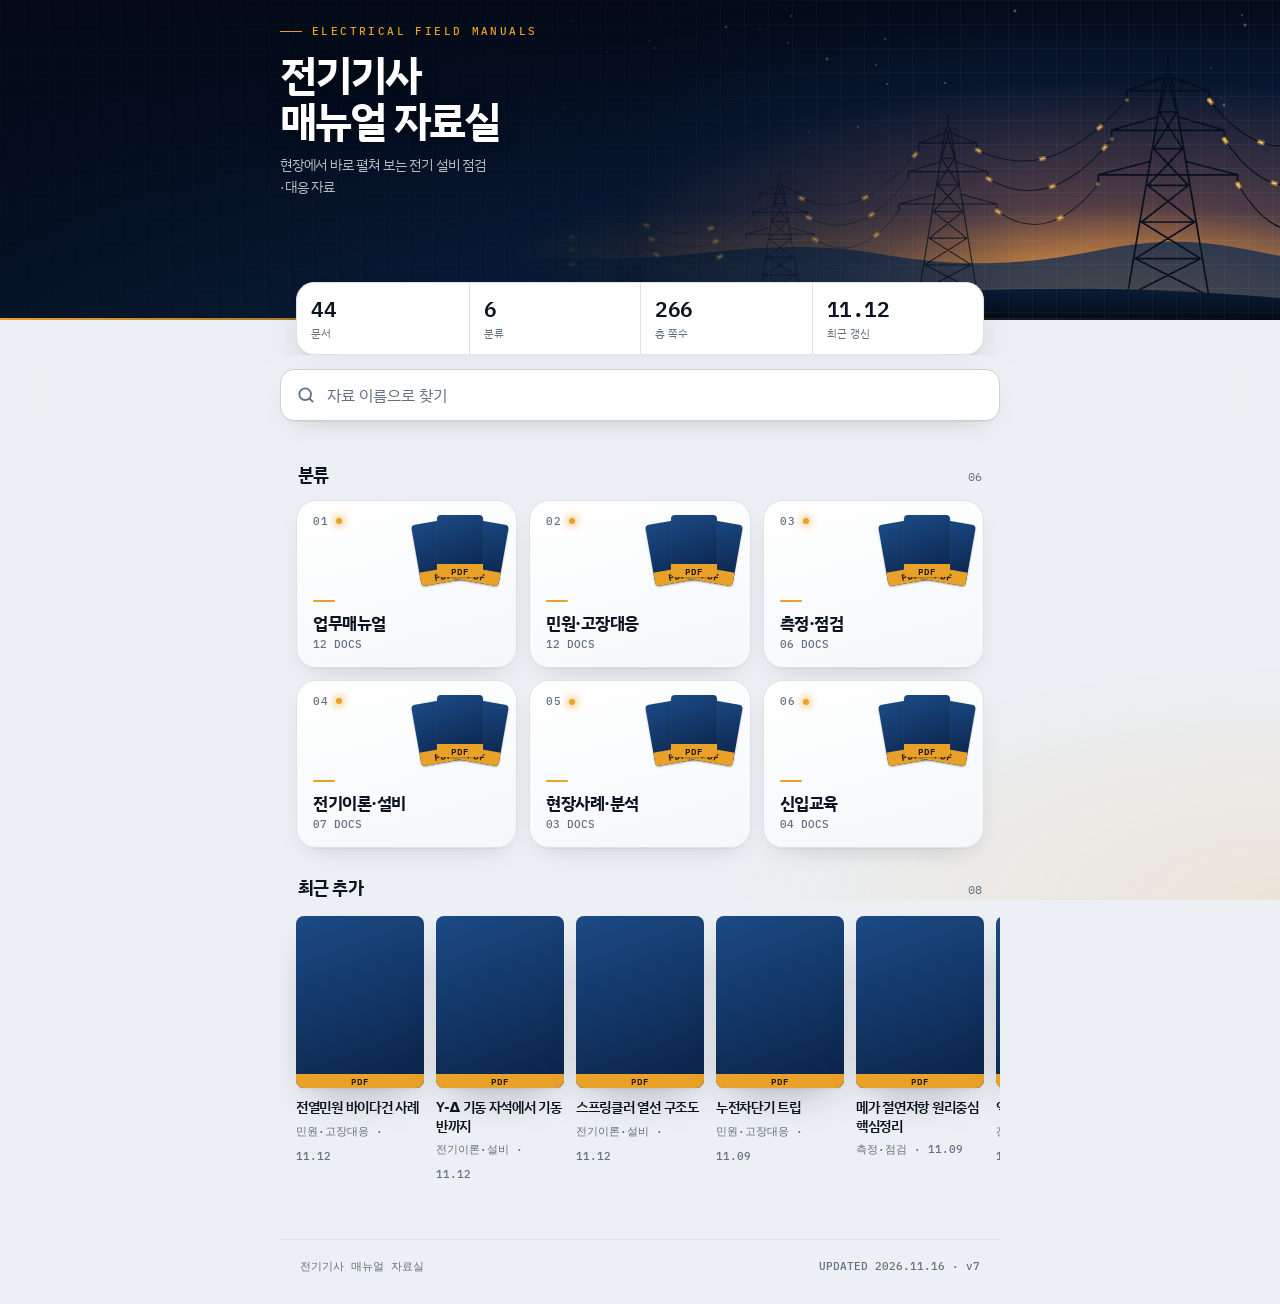
==== commit 9c299fdb: "사이트 디자인 전면 개편 - 배전반 명판 + 도면 목록 콘셉트: 남색/흑연 바탕, 호박색 포인트 - 글꼴을 IBM Plex Sans KR / Plex Mono로 교체 - 히어로(송" ====
--- a/index.html
+++ b/index.html
@@ -3,11 +3,11 @@
 <head>
 <meta charset="utf-8">
 <meta name="viewport" content="width=device-width, initial-scale=1, viewport-fit=cover">
-<meta name="theme-color" content="#123f73">
+<meta name="theme-color" content="#0a2247">
 <title>전기기사 매뉴얼 자료실</title>
 <link rel="preconnect" href="https://fonts.googleapis.com">
 <link rel="preconnect" href="https://fonts.gstatic.com" crossorigin>
-<link rel="stylesheet" href="https://fonts.googleapis.com/css2?family=Noto+Sans+KR:wght@400;500;700;900&display=swap">
+<link rel="stylesheet" href="https://fonts.googleapis.com/css2?family=IBM+Plex+Mono:wght@400;500;600&family=IBM+Plex+Sans+KR:wght@400;500;600;700&display=swap">
 <link rel="stylesheet" href="style.css">
 </head>
 <body>
@@ -88,11 +88,19 @@
 </div>
 <!-- hero:end -->
   <div class="top-inner">
-    <span class="eyebrow"><span class="bolt" aria-hidden="true"></span>전기기사 자료실</span>
-    <h1>전기기사 매뉴얼</h1>
-    <p id="count">자료를 불러오는 중</p>
+    <div class="eyebrow">Electrical Field Manuals</div>
+    <h1>전기기사 <br>매뉴얼 자료실</h1>
+    <p id="count">현장에서 바로 펼쳐 보는 전기 설비 점검·대응 자료</p>
   </div>
 </header>
+<div class="readout-wrap">
+  <div class="readout" id="readout" aria-label="자료 현황">
+    <div class="ro"><b id="ro-docs">–</b><span>문서</span></div>
+    <div class="ro"><b id="ro-cats">–</b><span>분류</span></div>
+    <div class="ro"><b id="ro-pages">–</b><span>총 쪽수</span></div>
+    <div class="ro"><b id="ro-date">–</b><span>최근 갱신</span></div>
+  </div>
+</div>
 <div class="search">
   <div class="search-inner">
     <svg width="20" height="20" viewBox="0 0 24 24" fill="none" stroke="currentColor" stroke-width="2.2" stroke-linecap="round" aria-hidden="true"><circle cx="11" cy="11" r="7"/><path d="M20 20l-3.5-3.5"/></svg>
@@ -102,18 +110,19 @@
   </div>
 </div>
 <main id="list" aria-live="polite"></main>
-<footer id="foot"></footer>
+<footer id="foot"><span>전기기사 매뉴얼 자료실</span><span id="foot-r"></span></footer>
 
 <script src="lib/pdf.min.js"></script>
 <script>
 (function () {
   var $ = function (id) { return document.getElementById(id); };
-  var state = { items: [], categories: [], cat: "", q: "" };
-  var NEW_DAYS = 14, RECENT_MAX = 5;
-  var BOLT = '<svg class="cat-bolt" width="22" height="30" viewBox="0 0 22 30" aria-hidden="true"><path d="M13 0L0 17h9l-3 13L22 11h-9z" fill="currentColor"/></svg>';
-  var DL = '<svg width="22" height="22" viewBox="0 0 24 24" fill="none" stroke="currentColor" stroke-width="2.2" stroke-linecap="round" stroke-linejoin="round" aria-hidden="true"><path d="M12 4v11M7 11l5 5 5-5M5 20h14"/></svg>';
+  var state = { items: [], categories: [], cat: "", q: "", sort: "name", generated: "" };
+  var NEW_DAYS = 14, RECENT_MAX = 8, VERSION = "v7";
+  var DL = '<svg width="20" height="20" viewBox="0 0 24 24" fill="none" stroke="currentColor" stroke-width="2.1" stroke-linecap="round" stroke-linejoin="round" aria-hidden="true"><path d="M12 4v11M7 11l5 5 5-5M5 20h14"/></svg>';
+  var BACK = '<svg width="18" height="18" viewBox="0 0 24 24" fill="none" stroke="currentColor" stroke-width="2.4" stroke-linecap="round" stroke-linejoin="round" aria-hidden="true"><path d="M15 5l-7 7 7 7"/></svg>';
 
   try { state.q = (JSON.parse(sessionStorage.getItem("pdf-lib-state") || "{}").q) || ""; } catch (e) {}
+  try { state.sort = localStorage.getItem("pdf-lib-sort") === "new" ? "new" : "name"; } catch (e) {}
   function persist() { try { sessionStorage.setItem("pdf-lib-state", JSON.stringify({ q: state.q })); } catch (e) {} }
 
   function esc(s) {
@@ -122,10 +131,9 @@
     });
   }
   function norm(s) { return String(s).normalize("NFC").toLowerCase(); }
-  function fmtSize(b) {
-    if (b >= 1048576) return (b / 1048576).toFixed(1) + "MB";
-    return Math.max(1, Math.round(b / 1024)) + "KB";
-  }
+  function pad(n) { return (n < 10 ? "0" : "") + n; }
+  function fmtSize(b) { return b >= 1048576 ? (b / 1048576).toFixed(1) + "MB" : Math.max(1, Math.round(b / 1024)) + "KB"; }
+  function fmtDate(d) { return d ? String(d).replace(/-/g, ".") : ""; }
   function isNew(it) {
     if (!it.updated) return false;
     var d = (Date.now() - new Date(it.updated).getTime()) / 86400000;
@@ -139,13 +147,24 @@
     return esc(text.slice(0, i)) + "<mark>" + esc(text.slice(i, i + q.length)) + "</mark>" + esc(text.slice(i + q.length));
   }
   function catHref(c) { return c ? "#cat=" + encodeURIComponent(c) : "#"; }
-
-  /* ---------- 첫 페이지 미리보기(썸네일) ----------
+  function viewerHref(it) {
+    return "viewer.html?f=" + encodeURIComponent(it.path) + "&t=" + encodeURIComponent(it.title) + "&c=" + encodeURIComponent(it.category);
+  }
+  function sortItems(arr) {
+    var a = arr.slice();
+    if (state.sort === "new") a.sort(function (x, y) { return x.updated < y.updated ? 1 : x.updated > y.updated ? -1 : 0; });
+    return a;
+  }
+
+  /* ---------- 표지(첫 페이지 썸네일) ----------
      화면에 보일 때만 하나씩 만들고, 한 번 만든 건 기기에 저장해 다음부터는 바로 뜬다. */
-  var thumbQueue = [], thumbBusy = 0, THUMB_PARALLEL = 2, THUMB_W = 168;
+  var thumbQueue = [], thumbBusy = 0, THUMB_PARALLEL = 3, THUMB_W = 240, KEY = "pdfthumb2:";
+  try { // 예전 형식의 저장분 정리
+    for (var i = localStorage.length - 1; i >= 0; i--) { var k = localStorage.key(i); if (k && k.indexOf("pdfthumb:") === 0) localStorage.removeItem(k); }
+  } catch (e) {}
   if (window.pdfjsLib) pdfjsLib.GlobalWorkerOptions.workerSrc = "lib/pdf.worker.min.js";
 
-  function thumbKey(path, size) { return "pdfthumb:" + path + ":" + size; }
+  function thumbAttrs(it) { return ' data-url="' + esc(it.path) + '" data-key="' + esc(KEY + it.path + ":" + it.size) + '"'; }
   function showThumb(el, src) {
     var img = new Image();
     img.alt = "";
@@ -155,7 +174,7 @@
   function pumpThumbs() {
     while (thumbBusy < THUMB_PARALLEL && thumbQueue.length) {
       var job = thumbQueue.shift();
-      if (!document.body.contains(job.el)) continue; // 화면이 바뀌어 이미 사라짐
+      if (!document.body.contains(job.el)) continue;
       thumbBusy++;
       makeThumb(job).then(function () {}, function () {}).then(function () { thumbBusy--; pumpThumbs(); });
     }
@@ -172,7 +191,7 @@
         var ctx = c.getContext("2d");
         ctx.fillStyle = "#fff"; ctx.fillRect(0, 0, c.width, c.height);
         return page.render({ canvasContext: ctx, viewport: vp }).promise.then(function () {
-          var data = c.toDataURL("image/jpeg", 0.72);
+          var data = c.toDataURL("image/jpeg", 0.74);
           try { localStorage.setItem(job.key, data); } catch (e) {}
           showThumb(job.el, data);
         });
@@ -187,8 +206,7 @@
       thumbQueue.push({ el: el, url: el.getAttribute("data-url"), key: el.getAttribute("data-key") });
       pumpThumbs();
     });
-  }, { rootMargin: "300px 0px" }) : null;
-
+  }, { rootMargin: "300px 200px" }) : null;
   function hydrateThumbs() {
     var els = document.querySelectorAll(".thumb[data-url]");
     for (var i = 0; i < els.length; i++) {
@@ -204,14 +222,13 @@
     var meta = [];
     if (isNew(it)) meta.push('<span class="tag-new">NEW</span>');
     if (showCat) meta.push('<span class="tag-cat">' + esc(it.category + (it.sub ? " · " + it.sub : "")) + "</span>");
-    if (it.pages) meta.push("<span>" + it.pages + "쪽</span>");
+    if (it.pages) meta.push("<span>" + it.pages + "p</span>");
     meta.push("<span>" + fmtSize(it.size) + "</span>");
-    var href = "viewer.html?f=" + encodeURIComponent(it.path) + "&t=" + encodeURIComponent(it.title);
+    if (it.updated) meta.push("<span>" + fmtDate(it.updated) + "</span>");
     var fname = esc(it.title.replace(/[\\\/:*?"<>|]/g, "_")) + ".pdf";
-    return '<li><a class="item" href="' + href + '">' +
-      '<span class="thumb" aria-hidden="true" data-url="' + esc(it.path) + '" data-key="' + esc(thumbKey(it.path, it.size)) + '"></span>' +
-      '<span><span class="item-title">' + highlight(it.title, q) + '</span>' +
-      '<span class="item-meta">' + meta.join("") + "</span></span></a>" +
+    return '<li><a class="item" href="' + esc(viewerHref(it)) + '">' +
+      '<span class="thumb" aria-hidden="true"' + thumbAttrs(it) + "></span>" +
+      '<span><span class="item-title">' + highlight(it.title, q) + '</span><span class="item-meta">' + meta.join("") + "</span></span></a>" +
       '<a class="dl-btn" href="' + esc(it.path) + '" download="' + fname + '" aria-label="' + esc(it.title) + ' 다운로드">' + DL + "저장</a></li>";
   }
   function listHtml(items, q, showCat) {
@@ -220,56 +237,76 @@
   function emptyHtml(head, body) { return '<div class="empty"><strong>' + head + "</strong>" + body + "</div>"; }
 
   function homeView() {
-    var counts = {};
-    state.items.forEach(function (it) { counts[it.category] = (counts[it.category] || 0) + 1; });
-    var html = '<section class="group"><h2>분류<span>' + state.categories.length + "</span></h2><div class=\"cat-grid\">" +
-      state.categories.map(function (c) {
-        return '<a class="cat-card" href="' + catHref(c) + '">' + BOLT +
-          '<span class="cat-name">' + esc(c) + '</span><span class="cat-count">PDF ' + counts[c] + "개</span></a>";
+    var by = {};
+    state.items.forEach(function (it) { (by[it.category] = by[it.category] || []).push(it); });
+    var html = '<section class="sec"><div class="sec-h"><h2>분류</h2><span class="mono">' + pad(state.categories.length) + "</span></div><div class=\"cat-grid\">" +
+      state.categories.map(function (c, i) {
+        var docs = by[c] || [];
+        var fan = docs.slice(0, 3).map(function (d, j) { return '<span class="thumb f' + (j + 1) + '"' + thumbAttrs(d) + "></span>"; }).join("");
+        return '<a class="cat-card rise" style="--i:' + i + '" href="' + catHref(c) + '">' +
+          '<span class="cat-idx">' + pad(i + 1) + "<i></i></span>" +
+          '<span class="fan" aria-hidden="true">' + fan + "</span>" +
+          '<span class="cat-rule"></span><span class="cat-name">' + esc(c) + '</span><span class="cat-count">' + pad(docs.length) + " DOCS</span></a>";
       }).join("") + "</div></section>";
-    var fresh = state.items.filter(isNew).sort(function (a, b) { return a.updated < b.updated ? 1 : -1; }).slice(0, RECENT_MAX);
-    if (fresh.length) html += '<section class="group"><h2>최근 추가<span>' + fresh.length + "</span></h2>" + listHtml(fresh, "", true) + "</section>";
+
+    var recent = state.items.slice().sort(function (a, b) { return a.updated < b.updated ? 1 : a.updated > b.updated ? -1 : 0; }).slice(0, RECENT_MAX);
+    if (recent.length) {
+      html += '<section class="sec"><div class="sec-h"><h2>최근 추가</h2><span class="mono">' + pad(recent.length) + '</span></div><div class="rail">' +
+        recent.map(function (it, i) {
+          return '<a class="rc rise" style="--i:' + (i + 3) + '" href="' + esc(viewerHref(it)) + '">' +
+            '<span class="thumb" aria-hidden="true"' + thumbAttrs(it) + ">" + (isNew(it) ? '<span class="tag-new">NEW</span>' : "") + "</span>" +
+            '<span class="rc-title">' + esc(it.title) + '</span><span class="rc-meta">' + esc(it.category) + " · " + fmtDate(it.updated).slice(5) + "</span></a>";
+        }).join("") + "</div></section>";
+    }
     return html;
   }
 
+  function sortBar() {
+    return '<div class="toolbar"><span class="lbl">SORT</span><div class="seg" role="group" aria-label="정렬">' +
+      '<button type="button" data-sort="name" aria-pressed="' + (state.sort === "name") + '">이름순</button>' +
+      '<button type="button" data-sort="new" aria-pressed="' + (state.sort === "new") + '">최신순</button></div></div>';
+  }
+
   function categoryView(items) {
-    var html = '<a class="crumb" href="#"><svg width="18" height="18" viewBox="0 0 24 24" fill="none" stroke="currentColor" stroke-width="2.6" stroke-linecap="round" stroke-linejoin="round" aria-hidden="true"><path d="M15 5l-7 7 7 7"/></svg>전체 분류</a>' +
-      '<h2 class="cat-title">' + esc(state.cat) + "<span>" + items.length + "</span></h2>";
-    var loose = items.filter(function (it) { return !it.sub; });
+    var idx = state.categories.indexOf(state.cat) + 1;
+    var latest = items.reduce(function (m, it) { return it.updated > m ? it.updated : m; }, "");
+    var html = '<a class="crumb" href="#">' + BACK + "전체 분류</a>" +
+      '<header class="cat-head"><span class="kicker">Category ' + pad(idx) + "</span><h2>" + esc(state.cat) + "</h2>" +
+      "<p>" + pad(items.length) + " DOCS" + (latest ? " · UPDATED " + fmtDate(latest) : "") + "</p></header>" + sortBar();
+    var loose = sortItems(items.filter(function (it) { return !it.sub; }));
     var subs = {}, order = [];
     items.forEach(function (it) { if (it.sub) { if (!subs[it.sub]) { subs[it.sub] = []; order.push(it.sub); } subs[it.sub].push(it); } });
     if (loose.length) html += listHtml(loose, "", false);
     var openAll = order.length === 1 && !loose.length;
     order.forEach(function (s) {
-      html += '<details class="sub"' + (openAll ? " open" : "") + "><summary><span>" + esc(s) + "</span><em>" + subs[s].length +
+      html += '<details class="sub"' + (openAll ? " open" : "") + "><summary><span>" + esc(s) + "</span><em>" + pad(subs[s].length) +
         '</em><svg class="sub-chev" width="18" height="18" viewBox="0 0 24 24" fill="none" stroke="currentColor" stroke-width="2.4" stroke-linecap="round" stroke-linejoin="round" aria-hidden="true"><path d="M6 9l6 6 6-6"/></svg></summary>' +
-        listHtml(subs[s], "", false) + "</details>";
+        listHtml(sortItems(subs[s]), "", false) + "</details>";
     });
     return html;
   }
 
   function render() {
     var q = norm(state.q.trim());
+    document.body.classList.toggle("compact", !!(state.cat || q));
     $("q").placeholder = state.cat ? state.cat + " 안에서 찾기" : "자료 이름으로 찾기";
-
     if (!state.items.length) {
-      $("list").innerHTML = emptyHtml("아직 등록된 PDF가 없어요", "pdfs 폴더에 PDF를 넣고<br>build.py를 실행하면 여기에 나타납니다.");
+      $("list").innerHTML = emptyHtml("아직 등록된 PDF가 없어요", "pdfs 폴더에 PDF를 올리면 여기에 나타납니다.");
       return;
     }
     var scope = state.cat ? state.items.filter(function (it) { return it.category === state.cat; }) : state.items;
-
-    if (q) { // 검색: 전체(또는 열려 있는 분류) 안에서 평평하게
+    if (q) {
       var hits = scope.filter(function (it) {
         return norm(it.title).indexOf(q) >= 0 || norm(it.category).indexOf(q) >= 0 || norm(it.sub || "").indexOf(q) >= 0;
       });
-      var head = '<h2 class="cat-title">' + (state.cat ? esc(state.cat) + " 검색" : "검색 결과") + "<span>" + hits.length + "</span></h2>";
+      var head = '<header class="cat-head"><span class="kicker">Search</span><h2>검색 결과</h2><p>' + (state.cat ? esc(state.cat) + " · " : "") + pad(hits.length) + " DOCS</p></header>";
       $("list").innerHTML = hits.length
         ? head + listHtml(hits, q, true)
-        : emptyHtml("찾는 자료가 없어요", "다른 단어로 검색해 보세요." + (state.cat ? ' <br><a class="crumb" href="#">전체 분류에서 찾기</a>' : ""));
+        : emptyHtml("찾는 자료가 없어요", "다른 단어로 검색해 보세요." + (state.cat ? '<br><a class="crumb" href="#">전체 분류에서 찾기</a>' : ""));
     } else if (state.cat) {
       $("list").innerHTML = scope.length ? categoryView(scope) : emptyHtml("이 분류에는 PDF가 없어요", '<a class="crumb" href="#">전체 분류로 돌아가기</a>');
-    } else if (state.categories.length < 2) { // 분류가 하나뿐이면 바로 목록
-      $("list").innerHTML = listHtml(state.items, "", false);
+    } else if (state.categories.length < 2) {
+      $("list").innerHTML = sortBar() + listHtml(sortItems(state.items), "", false);
     } else {
       $("list").innerHTML = homeView();
     }
@@ -283,6 +320,13 @@
   }
   window.addEventListener("hashchange", function () { syncHash(); render(); window.scrollTo(0, 0); });
 
+  $("list").addEventListener("click", function (e) {
+    var b = e.target.closest("[data-sort]");
+    if (!b) return;
+    state.sort = b.getAttribute("data-sort");
+    try { localStorage.setItem("pdf-lib-sort", state.sort); } catch (err) {}
+    render();
+  });
   $("q").addEventListener("input", function () {
     state.q = $("q").value;
     $("clear").hidden = !state.q;
@@ -300,14 +344,18 @@
     .then(function (m) {
       state.items = m.items || [];
       state.categories = m.categories || [];
+      state.generated = m.generated || "";
       syncHash();
-      var n = state.items.length, k = state.categories.length;
-      $("count").textContent = n ? "PDF " + n + "개" + (k > 1 ? " · 분류 " + k + "개" : "") : "PDF 자료실";
-      $("foot").textContent = (m.generated ? "목록 갱신 " + m.generated + " · " : "") + "화면 v6";
+      var pages = state.items.reduce(function (a, it) { return a + (it.pages || 0); }, 0);
+      var latest = state.items.reduce(function (a, it) { return it.updated > a ? it.updated : a; }, "");
+      $("ro-docs").textContent = state.items.length;
+      $("ro-cats").textContent = state.categories.length;
+      $("ro-pages").textContent = pages || "–";
+      $("ro-date").textContent = latest ? latest.slice(5).replace("-", ".") : "–";
+      $("foot-r").textContent = (state.generated ? "UPDATED " + fmtDate(state.generated) + " · " : "") + VERSION;
       render();
     })
     .catch(function () {
-      $("count").textContent = "PDF 자료실";
       $("list").innerHTML = emptyHtml("목록을 불러오지 못했어요", "manifest.json이 없거나 파일을 직접 열었을 수 있어요. 웹 주소로 접속했는지 확인해 주세요.");
     });
 })();
--- a/style.css
+++ b/style.css
@@ -1,57 +1,63 @@
-/* 전기기사 자료실: 모바일 우선. 도면(격자) + 안전 노랑 하자드 테이프를 포인트로 */
+/* 전기기사 매뉴얼 자료실
+   콘셉트: 배전반 명판 + 도면 목록. 남색/흑연 바탕에 호박(앰버) 한 가지 포인트.
+   글꼴: IBM Plex Sans KR(본문·제목) / IBM Plex Mono(번호·수치) */
 :root {
-  --bg: #f1f3f6;
+  --bg: #eceff3;
+  --bg-2: #e3e7ec;
   --surface: #ffffff;
-  --ink: #101c27;
-  --muted: #64737f;
-  --line: #e3e8ed;
-  --brand: #123f73;
-  --brand-2: #1d5a9e;
-  --brand-ink: #ffffff;
-  --accent: #f7b900;
-  --accent-ink: #101c27;
-  --shadow: 0 1px 2px rgba(16, 28, 39, 0.06), 0 4px 14px rgba(16, 28, 39, 0.06);
-  --viewer-bg: #dde3e9;
-  --link: #1d5a9e;
-  --pattern: url("data:image/svg+xml,%3Csvg xmlns='http://www.w3.org/2000/svg' width='240' height='240' viewBox='0 0 240 240' fill='none' stroke='%231d4e89' stroke-opacity='0.13' stroke-width='1.3' stroke-linecap='round' stroke-linejoin='round'%3E%3Cpath d='M16 40h40l12 12h44l10-10h60'/%3E%3Cpath d='M110 52v52l14 14h56'/%3E%3Cpath d='M24 124h30l10-14h28l10 14h20'/%3E%3Cpath d='M64 124v52l-12 12H20'/%3E%3Cpath d='M150 188l5-8 7 16 7-16 7 16 5-8h26'/%3E%3Cpath d='M190 42v40l14 14h22'/%3E%3Cpath d='M112 212h28v-24'/%3E%3Ccircle cx='16' cy='40' r='3.5'/%3E%3Ccircle cx='170' cy='42' r='3.5'/%3E%3Ccircle cx='180' cy='118' r='3.5'/%3E%3Ccircle cx='24' cy='124' r='3.5'/%3E%3Ccircle cx='20' cy='188' r='3.5'/%3E%3Ccircle cx='226' cy='96' r='3.5'/%3E%3Ccircle cx='226' cy='188' r='3.5'/%3E%3Ccircle cx='112' cy='212' r='3.5'/%3E%3Cg fill='%231d4e89' fill-opacity='0.13' stroke='none'%3E%3Ccircle cx='110' cy='52' r='2.5'/%3E%3Ccircle cx='64' cy='124' r='2.5'/%3E%3Ccircle cx='190' cy='42' r='2.5'/%3E%3C/g%3E%3C/svg%3E");
-  --glow-a: rgba(29, 90, 158, 0.17);
-  --glow-b: rgba(247, 185, 0, 0.17);
-  --font: "Noto Sans KR", system-ui, -apple-system, "Apple SD Gothic Neo", "Malgun Gothic", sans-serif;
+  --surface-2: #f5f7f9;
+  --ink: #0b1420;
+  --ink-2: #2b3746;
+  --muted: #637080;
+  --line: #dde2e8;
+  --line-2: #c9d0d9;
+  --navy: #0b2447;
+  --accent: #e9a128;
+  --accent-ink: #1b1305;
+  --link: #1c508f;
+  --glow-a: rgba(28, 80, 143, 0.14);
+  --glow-b: rgba(233, 161, 40, 0.13);
+  --shadow: 0 1px 0 rgba(11, 20, 32, 0.04), 0 10px 28px -14px rgba(11, 20, 32, 0.22);
+  --shadow-lg: 0 2px 0 rgba(11, 20, 32, 0.04), 0 18px 40px -16px rgba(11, 20, 32, 0.3);
+  --font: "IBM Plex Sans KR", "Noto Sans KR", system-ui, -apple-system, "Apple SD Gothic Neo", "Malgun Gothic", sans-serif;
+  --mono: "IBM Plex Mono", ui-monospace, "SF Mono", Menlo, Consolas, monospace;
 }
 @media (prefers-color-scheme: dark) {
   :root:not([data-theme="light"]) {
-    --bg: #0c141b;
-    --surface: #15202a;
-    --ink: #e9eff4;
-    --muted: #8fa1af;
-    --line: #243441;
-    --brand: #0f2f55;
-    --brand-2: #17457a;
-    --brand-ink: #f2f6fa;
-    --shadow: 0 1px 2px rgba(0, 0, 0, 0.4);
-    --viewer-bg: #070c10;
-    --link: #7db4f5;
-    --pattern: url("data:image/svg+xml,%3Csvg xmlns='http://www.w3.org/2000/svg' width='240' height='240' viewBox='0 0 240 240' fill='none' stroke='%238ab8f0' stroke-opacity='0.16' stroke-width='1.3' stroke-linecap='round' stroke-linejoin='round'%3E%3Cpath d='M16 40h40l12 12h44l10-10h60'/%3E%3Cpath d='M110 52v52l14 14h56'/%3E%3Cpath d='M24 124h30l10-14h28l10 14h20'/%3E%3Cpath d='M64 124v52l-12 12H20'/%3E%3Cpath d='M150 188l5-8 7 16 7-16 7 16 5-8h26'/%3E%3Cpath d='M190 42v40l14 14h22'/%3E%3Cpath d='M112 212h28v-24'/%3E%3Ccircle cx='16' cy='40' r='3.5'/%3E%3Ccircle cx='170' cy='42' r='3.5'/%3E%3Ccircle cx='180' cy='118' r='3.5'/%3E%3Ccircle cx='24' cy='124' r='3.5'/%3E%3Ccircle cx='20' cy='188' r='3.5'/%3E%3Ccircle cx='226' cy='96' r='3.5'/%3E%3Ccircle cx='226' cy='188' r='3.5'/%3E%3Ccircle cx='112' cy='212' r='3.5'/%3E%3Cg fill='%238ab8f0' fill-opacity='0.16' stroke='none'%3E%3Ccircle cx='110' cy='52' r='2.5'/%3E%3Ccircle cx='64' cy='124' r='2.5'/%3E%3Ccircle cx='190' cy='42' r='2.5'/%3E%3C/g%3E%3C/svg%3E");
-    --glow-a: rgba(70, 130, 210, 0.24);
-    --glow-b: rgba(247, 185, 0, 0.10);
+    --bg: #070b11;
+    --bg-2: #0c121a;
+    --surface: #0f161f;
+    --surface-2: #141c27;
+    --ink: #edf1f5;
+    --ink-2: #c6cfdb;
+    --muted: #8794a4;
+    --line: #1d2734;
+    --line-2: #2b3747;
+    --accent: #f2ae3d;
+    --link: #86b7f4;
+    --glow-a: rgba(60, 120, 205, 0.2);
+    --glow-b: rgba(242, 174, 61, 0.09);
+    --shadow: 0 1px 0 rgba(255, 255, 255, 0.035) inset, 0 12px 30px -14px rgba(0, 0, 0, 0.75);
+    --shadow-lg: 0 1px 0 rgba(255, 255, 255, 0.04) inset, 0 22px 44px -16px rgba(0, 0, 0, 0.85);
     color-scheme: dark;
   }
 }
 :root[data-theme="dark"] {
-  --bg: #0c141b;
-  --surface: #15202a;
-  --ink: #e9eff4;
-  --muted: #8fa1af;
-  --line: #243441;
-  --brand: #0f2f55;
-  --brand-2: #17457a;
-  --brand-ink: #f2f6fa;
-  --shadow: 0 1px 2px rgba(0, 0, 0, 0.4);
-  --viewer-bg: #070c10;
-  --link: #7db4f5;
-  --pattern: url("data:image/svg+xml,%3Csvg xmlns='http://www.w3.org/2000/svg' width='240' height='240' viewBox='0 0 240 240' fill='none' stroke='%238ab8f0' stroke-opacity='0.16' stroke-width='1.3' stroke-linecap='round' stroke-linejoin='round'%3E%3Cpath d='M16 40h40l12 12h44l10-10h60'/%3E%3Cpath d='M110 52v52l14 14h56'/%3E%3Cpath d='M24 124h30l10-14h28l10 14h20'/%3E%3Cpath d='M64 124v52l-12 12H20'/%3E%3Cpath d='M150 188l5-8 7 16 7-16 7 16 5-8h26'/%3E%3Cpath d='M190 42v40l14 14h22'/%3E%3Cpath d='M112 212h28v-24'/%3E%3Ccircle cx='16' cy='40' r='3.5'/%3E%3Ccircle cx='170' cy='42' r='3.5'/%3E%3Ccircle cx='180' cy='118' r='3.5'/%3E%3Ccircle cx='24' cy='124' r='3.5'/%3E%3Ccircle cx='20' cy='188' r='3.5'/%3E%3Ccircle cx='226' cy='96' r='3.5'/%3E%3Ccircle cx='226' cy='188' r='3.5'/%3E%3Ccircle cx='112' cy='212' r='3.5'/%3E%3Cg fill='%238ab8f0' fill-opacity='0.16' stroke='none'%3E%3Ccircle cx='110' cy='52' r='2.5'/%3E%3Ccircle cx='64' cy='124' r='2.5'/%3E%3Ccircle cx='190' cy='42' r='2.5'/%3E%3C/g%3E%3C/svg%3E");
-  --glow-a: rgba(70, 130, 210, 0.24);
-  --glow-b: rgba(247, 185, 0, 0.10);
+  --bg: #070b11;
+  --bg-2: #0c121a;
+  --surface: #0f161f;
+  --surface-2: #141c27;
+  --ink: #edf1f5;
+  --ink-2: #c6cfdb;
+  --muted: #8794a4;
+  --line: #1d2734;
+  --line-2: #2b3747;
+  --accent: #f2ae3d;
+  --link: #86b7f4;
+  --glow-a: rgba(60, 120, 205, 0.2);
+  --glow-b: rgba(242, 174, 61, 0.09);
+  --shadow: 0 1px 0 rgba(255, 255, 255, 0.035) inset, 0 12px 30px -14px rgba(0, 0, 0, 0.75);
+  --shadow-lg: 0 1px 0 rgba(255, 255, 255, 0.04) inset, 0 22px 44px -16px rgba(0, 0, 0, 0.85);
   color-scheme: dark;
 }
 
@@ -61,334 +67,347 @@
   margin: 0;
   background: var(--bg);
   color: var(--ink);
-  font: 400 16px/1.5 var(--font);
-  letter-spacing: -0.01em;
+  font: 400 16px/1.55 var(--font);
+  letter-spacing: -0.012em;
   padding-left: env(safe-area-inset-left, 0px);
   padding-right: env(safe-area-inset-right, 0px);
 }
-/* ---------- 배경: 회로 무늬 + 모서리 빛 ---------- */
-body::before {
+body::before { /* 은은한 주변광 */
   content: "";
-  position: fixed; inset: 0; z-index: -1;
-  pointer-events: none;
+  position: fixed; inset: 0; z-index: -1; pointer-events: none;
   background:
-    radial-gradient(75% 45% at 100% 0%, var(--glow-a), transparent 72%),
-    radial-gradient(65% 40% at 0% 100%, var(--glow-b), transparent 72%),
-    var(--pattern);
-  background-size: auto, auto, 240px 240px;
-  background-repeat: no-repeat, no-repeat, repeat;
+    radial-gradient(70% 40% at 0% 0%, var(--glow-a), transparent 70%),
+    radial-gradient(60% 36% at 100% 100%, var(--glow-b), transparent 72%);
 }
 body.viewer::before { display: none; }
-
 a { color: inherit; text-decoration: none; }
 button { font: inherit; color: inherit; }
-:focus-visible { outline: 3px solid var(--accent); outline-offset: 2px; }
-
-/* ---------- 헤더 ---------- */
+.mono { font-family: var(--mono); letter-spacing: 0; }
+:focus-visible { outline: 2px solid var(--accent); outline-offset: 2px; border-radius: 6px; }
+
+@keyframes rise { from { opacity: 0; transform: translateY(10px); } to { opacity: 1; transform: none; } }
+.rise { animation: rise 0.55s cubic-bezier(0.2, 0.7, 0.2, 1) both; animation-delay: calc(var(--i, 0) * 45ms); }
+
+/* ================= 히어로 ================= */
 .top {
   position: relative;
   color: #fff;
-  min-height: 244px;
-  padding: max(26px, calc(env(safe-area-inset-top, 0px) + 14px)) 20px 28px;
-  background: linear-gradient(180deg, #06152d 0%, #0b2a54 46%, #15508f 100%); /* 해 질 녘 하늘 */
+  min-height: 262px;
+  padding: max(26px, calc(env(safe-area-inset-top, 0px) + 16px)) 20px 64px;
+  background: linear-gradient(180deg, #040b19 0%, #0a2247 52%, #123d70 100%);
   overflow: hidden;
   isolation: isolate;
 }
-.top::before { /* 글씨 쪽은 어둡게 + 도면 격자 */
+.top::before { /* 글씨 쪽은 어둡게, 도면 격자는 아주 연하게 */
   content: "";
   position: absolute; inset: 0; z-index: 1; pointer-events: none;
   background:
-    linear-gradient(90deg, rgba(3, 11, 26, 0.72) 0%, rgba(3, 11, 26, 0.42) 42%, rgba(3, 11, 26, 0) 72%),
-    linear-gradient(rgba(255, 255, 255, 0.045) 1px, transparent 1px) 0 0 / 22px 22px,
-    linear-gradient(90deg, rgba(255, 255, 255, 0.045) 1px, transparent 1px) 0 0 / 22px 22px;
-}
-.top::after { /* 하자드 테이프 */
+    linear-gradient(90deg, rgba(2, 8, 20, 0.8) 0%, rgba(2, 8, 20, 0.55) 50%, rgba(2, 8, 20, 0) 80%),
+    linear-gradient(rgba(255, 255, 255, 0.035) 1px, transparent 1px) 0 0 / 24px 24px,
+    linear-gradient(90deg, rgba(255, 255, 255, 0.035) 1px, transparent 1px) 0 0 / 24px 24px;
+}
+.top::after { /* 구리색 가는 선 */
   content: "";
-  position: absolute; left: 0; right: 0; bottom: 0; height: 6px; z-index: 3;
-  background: repeating-linear-gradient(-45deg, var(--accent) 0 10px, #101c27 10px 20px);
-}
-.hero-art { position: absolute; top: 0; right: 0; bottom: 0; width: 100%; max-width: 780px; z-index: 0; pointer-events: none; 
+  position: absolute; left: 0; right: 0; bottom: 0; height: 2px; z-index: 3;
+  background: linear-gradient(90deg, var(--accent), rgba(233, 161, 40, 0.15) 70%, transparent);
+}
+.hero-art { position: absolute; top: 0; right: 0; bottom: 0; width: 100%; max-width: 780px; z-index: 0; pointer-events: none;
   -webkit-mask-image: linear-gradient(90deg, transparent 0, #000 24%); mask-image: linear-gradient(90deg, transparent 0, #000 24%); }
 .hero-svg { display: block; width: 100%; height: 100%; }
 .star { opacity: 0.3; animation: twinkle 3.6s ease-in-out infinite; }
 .flow, .flow-glow { fill: none; stroke-linecap: round; stroke-dasharray: 3 63; animation: flow linear infinite; }
-.flow { stroke: #ffe28f; stroke-width: 1.6; }
+.flow { stroke: #ffe2a0; stroke-width: 1.6; }
 .flow-glow { stroke: #ffb02e; stroke-width: 5; }
 .spark { opacity: 0.35; animation: spark 2.2s ease-in-out infinite; }
 @keyframes flow { to { stroke-dashoffset: -66; } }
 @keyframes twinkle { 0%, 100% { opacity: 0.18; } 50% { opacity: 0.95; } }
 @keyframes spark { 0%, 100% { opacity: 0.25; } 50% { opacity: 1; } }
-@media (prefers-reduced-motion: reduce) { .star, .flow, .flow-glow, .spark { animation: none; } }
-@media (min-width: 700px) { .top { min-height: 300px; } }
-.top-inner { position: relative; z-index: 2; max-width: 720px; margin: 0 auto; padding-bottom: 6px; }
+
+.top-inner { position: relative; z-index: 2; max-width: 720px; margin: 0 auto; }
 .eyebrow {
-  display: inline-flex; align-items: center; gap: 6px;
-  font-size: 0.72rem; font-weight: 700; letter-spacing: 0.14em;
+  display: flex; align-items: center; gap: 10px;
+  font: 500 0.68rem/1 var(--mono); letter-spacing: 0.22em; text-transform: uppercase;
   color: var(--accent);
 }
-.eyebrow .bolt { width: 0.62em; height: 0.9em; background: var(--accent); clip-path: polygon(60% 0, 0 56%, 42% 56%, 30% 100%, 100% 38%, 56% 38%); }
+.eyebrow::before { content: ""; width: 22px; height: 1px; background: var(--accent); }
 .top h1 {
-  margin: 6px 0 0;
-  font-size: 2rem;
-  font-weight: 900;
-  letter-spacing: -0.04em;
-  line-height: 1.15;
-  text-wrap: balance;
-  text-shadow: 0 2px 16px rgba(0, 0, 0, 0.45);
-}
-.top p { margin: 8px 0 0; font-size: 0.92rem; opacity: 0.82; }
-
-/* ---------- 검색 / 분류 ---------- */
+  margin: 14px 0 0;
+  font-size: 2.15rem; font-weight: 700; line-height: 1.12; letter-spacing: -0.045em;
+  text-wrap: balance; text-shadow: 0 2px 18px rgba(0, 0, 0, 0.5);
+}
+.top p { margin: 10px 0 0; max-width: 14.5em; font-size: 0.9rem; line-height: 1.5; color: rgba(255, 255, 255, 0.72); }
+
+/* 계기판(수치 요약) */
+.readout-wrap { position: relative; z-index: 4; max-width: 720px; margin: -38px auto 0; padding: 0 16px; }
+.readout {
+  display: grid; grid-template-columns: repeat(4, minmax(0, 1fr));
+  background: var(--surface);
+  border: 1px solid var(--line);
+  border-radius: 18px;
+  box-shadow: var(--shadow-lg);
+}
+.ro { padding: 14px 6px 12px 14px; min-width: 0; }
+.ro + .ro { border-left: 1px solid var(--line); }
+.ro b { display: block; font: 600 1.3rem/1.1 var(--mono); letter-spacing: -0.02em; font-variant-numeric: tabular-nums; }
+.ro span { display: block; margin-top: 5px; font-size: 0.68rem; color: var(--muted); letter-spacing: 0; }
+
+/* ================= 검색 ================= */
 .search {
-  position: sticky; top: 0; z-index: 5;
-  background: color-mix(in srgb, var(--bg) 78%, transparent);
-  -webkit-backdrop-filter: blur(14px); backdrop-filter: blur(14px);
-  padding: 12px 16px 10px;
-  padding-top: max(12px, env(safe-area-inset-top, 0px));
+  position: sticky; top: 0; z-index: 6;
+  padding: 14px 16px 10px;
+  padding-top: max(14px, env(safe-area-inset-top, 0px));
+  background: color-mix(in srgb, var(--bg) 82%, transparent);
+  -webkit-backdrop-filter: blur(16px) saturate(1.3); backdrop-filter: blur(16px) saturate(1.3);
 }
 .search-inner { position: relative; max-width: 720px; margin: 0 auto; }
-.search svg { position: absolute; left: 14px; top: 50%; transform: translateY(-50%); color: var(--muted); pointer-events: none; }
+.search svg { position: absolute; left: 16px; top: 50%; transform: translateY(-50%); color: var(--muted); pointer-events: none; }
 .search input {
-  width: 100%; height: 50px;
-  border: 1px solid var(--line);
+  width: 100%; height: 52px;
+  border: 1px solid var(--line-2);
   border-radius: 14px;
-  padding: 0 46px 0 44px;
+  padding: 0 48px 0 46px;
   font: inherit; font-size: 1rem;
   background: var(--surface); color: var(--ink);
   box-shadow: var(--shadow);
   -webkit-appearance: none; appearance: none;
 }
 .search input::placeholder { color: var(--muted); }
-.search input:focus { outline: 2px solid var(--brand-2); outline-offset: 0; border-color: transparent; }
+.search input:focus { outline: 2px solid var(--accent); outline-offset: 0; border-color: transparent; }
 .search input::-webkit-search-cancel-button { display: none; }
 .search .clear {
-  position: absolute; right: 5px; top: 5px;
-  width: 40px; height: 40px;
-  border: 0; border-radius: 10px;
-  background: transparent; color: var(--muted);
+  position: absolute; right: 6px; top: 6px; width: 40px; height: 40px;
+  border: 0; border-radius: 10px; background: transparent; color: var(--muted);
   font-size: 1.4rem; line-height: 1; cursor: pointer;
 }
-.chips {
-  display: flex; gap: 8px;
-  max-width: 720px; margin: 0 auto;
-  padding: 2px 16px 6px;
-  overflow-x: auto; scrollbar-width: none;
-}
-.chips::-webkit-scrollbar { display: none; }
-.chip {
-  flex: none;
-  min-height: 38px; padding: 0 15px;
+
+/* ================= 본문 공통 ================= */
+main { max-width: 720px; margin: 0 auto; padding: 4px 16px 40px; min-height: 40vh; }
+.sec { margin-top: 26px; }
+.sec-h { display: flex; align-items: baseline; justify-content: space-between; margin: 0 2px 12px; }
+.sec-h h2 { margin: 0; font-size: 1.12rem; font-weight: 700; letter-spacing: -0.03em; }
+.sec-h .mono { font-size: 0.72rem; color: var(--muted); }
+
+/* 분류 카드 */
+.cat-grid { display: grid; grid-template-columns: repeat(2, minmax(0, 1fr)); gap: 12px; }
+.cat-card {
+  position: relative; overflow: hidden;
+  display: flex; flex-direction: column; justify-content: flex-end;
+  min-height: 168px; padding: 16px;
+  border-radius: 20px;
+  background: linear-gradient(165deg, var(--surface), var(--surface-2));
   border: 1px solid var(--line);
-  border-radius: 999px;
-  background: var(--surface);
-  color: var(--muted);
-  font-size: 0.9rem; font-weight: 500;
-  cursor: pointer;
-}
-.chip[aria-pressed="true"] {
-  background: var(--brand); border-color: var(--brand);
-  color: var(--brand-ink); font-weight: 700;
-}
-
-/* ---------- 목록 ---------- */
-main { max-width: 720px; margin: 0 auto; padding: 6px 16px 48px; }
-.group h2 {
-  display: flex; align-items: center; gap: 8px;
-  margin: 22px 4px 10px;
-  font-size: 1.05rem; font-weight: 900; letter-spacing: -0.02em;
-}
-.group h2::before {
-  content: ""; width: 4px; height: 1.05em; border-radius: 2px; background: var(--accent);
-}
-.group h2 span {
-  font-size: 0.75rem; font-weight: 700; color: var(--muted);
-  background: var(--surface); border: 1px solid var(--line);
-  border-radius: 999px; padding: 0 8px; line-height: 1.6;
-  font-variant-numeric: tabular-nums;
-}
+  box-shadow: var(--shadow);
+  transition: transform 0.16s, border-color 0.16s;
+}
+.cat-card:active { transform: scale(0.975); border-color: var(--accent); }
+.cat-idx {
+  position: absolute; top: 15px; left: 16px;
+  display: flex; align-items: center; gap: 7px;
+  font: 500 0.7rem/1 var(--mono); letter-spacing: 0.1em; color: var(--muted);
+}
+.cat-idx i { width: 6px; height: 6px; border-radius: 50%; background: var(--accent); box-shadow: 0 0 8px 1px var(--accent); }
+.cat-rule { width: 22px; height: 2px; margin-bottom: 10px; background: var(--accent); border-radius: 1px; }
+.cat-name { font-weight: 700; font-size: 1.04rem; line-height: 1.3; letter-spacing: -0.03em; overflow-wrap: anywhere; }
+.cat-count { display: block; margin-top: 4px; font: 500 0.7rem/1.2 var(--mono); color: var(--muted); letter-spacing: 0; }
+.fan { position: absolute; top: 14px; right: 12px; width: 88px; height: 84px; pointer-events: none; }
+.fan .thumb { position: absolute; top: 6px; width: 46px; height: 62px; border-radius: 4px; }
+.fan .f1 { left: 0; transform: rotate(-10deg); }
+.fan .f2 { left: 21px; top: 0; transform: rotate(0deg); z-index: 1; }
+.fan .f3 { left: 42px; transform: rotate(10deg); }
+
+/* 표지(썸네일) */
+.thumb {
+  position: relative; display: block; overflow: hidden; flex: none;
+  background: linear-gradient(160deg, #1b4a85, #0a2247);
+  box-shadow: 0 1px 2px rgba(0, 0, 0, 0.3), 0 0 0 1px rgba(255, 255, 255, 0.06);
+  border-radius: 5px;
+}
+.thumb::before {
+  content: "PDF";
+  position: absolute; left: 0; right: 0; bottom: 0;
+  padding: 3px 0 2px; text-align: center;
+  font: 600 0.56rem/1 var(--mono); letter-spacing: 0.12em;
+  background: var(--accent); color: var(--accent-ink);
+}
+.thumb img { position: absolute; inset: 0; width: 100%; height: 100%; object-fit: cover; object-position: top; background: #fff; }
+.thumb.has-img::before { display: none; }
+
+/* 최근 추가: 표지 가로 목록 */
+.rail {
+  display: flex; gap: 12px;
+  margin: 0 -16px; padding: 2px 16px 14px;
+  overflow-x: auto; scroll-snap-type: x proximity; scrollbar-width: none;
+}
+.rail::-webkit-scrollbar { display: none; }
+.rc { flex: none; width: 128px; scroll-snap-align: start; scroll-margin-left: 16px; }
+.rc .thumb { width: 128px; height: 172px; border-radius: 8px; box-shadow: var(--shadow-lg), 0 0 0 1px rgba(255, 255, 255, 0.05); }
+.rc .tag-new { position: absolute; top: 8px; left: 8px; z-index: 2; box-shadow: 0 2px 8px rgba(0, 0, 0, 0.35); }
+.rc-title { margin-top: 10px; font-size: 0.86rem; font-weight: 600; line-height: 1.35; letter-spacing: -0.02em;
+  display: -webkit-box; -webkit-line-clamp: 2; -webkit-box-orient: vertical; overflow: hidden; overflow-wrap: anywhere; }
+.rc-meta { margin-top: 4px; font: 500 0.66rem/1.3 var(--mono); color: var(--muted); letter-spacing: 0; }
+.rc:active .thumb { transform: scale(0.98); }
+.rc .thumb { transition: transform 0.16s; }
+
+/* 분류 화면 머리 */
+.crumb {
+  display: inline-flex; align-items: center; gap: 4px;
+  min-height: 44px; margin: 10px 0 0 -6px; padding: 0 8px;
+  font-weight: 600; font-size: 0.88rem; color: var(--link);
+}
+.cat-head { margin: 2px 2px 16px; }
+.kicker { font: 500 0.68rem/1 var(--mono); letter-spacing: 0.2em; text-transform: uppercase; color: var(--accent); }
+.cat-head h2 { margin: 10px 0 0; font-size: 1.95rem; font-weight: 700; line-height: 1.15; letter-spacing: -0.045em; text-wrap: balance; }
+.cat-head p { margin: 8px 0 0; font: 500 0.74rem/1.3 var(--mono); color: var(--muted); letter-spacing: 0; }
+.toolbar { display: flex; justify-content: space-between; align-items: center; margin: 0 2px 12px; }
+.toolbar .lbl { font: 500 0.7rem var(--mono); color: var(--muted); letter-spacing: 0.08em; }
+.seg { display: inline-flex; padding: 3px; gap: 2px; border-radius: 11px; background: var(--bg-2); border: 1px solid var(--line); }
+.seg button {
+  min-height: 32px; padding: 0 13px; border: 0; border-radius: 8px;
+  background: transparent; color: var(--muted); font-size: 0.8rem; font-weight: 500; cursor: pointer;
+}
+.seg button[aria-pressed="true"] { background: var(--surface); color: var(--ink); font-weight: 600; box-shadow: var(--shadow); }
+
+/* 문서 목록 */
 .list {
   list-style: none; margin: 0; padding: 0;
   background: var(--surface);
   border: 1px solid var(--line);
-  border-radius: 18px;
+  border-radius: 20px;
   box-shadow: var(--shadow);
   overflow: hidden;
 }
+.list + .list, details.sub + .list { margin-top: 12px; }
+.list li { display: flex; align-items: stretch; }
 .list li + li { border-top: 1px solid var(--line); }
-.list li { display: flex; align-items: stretch; }
-.list li .item { flex: 1; min-width: 0; }
+.item {
+  flex: 1; min-width: 0;
+  display: grid; grid-template-columns: 52px minmax(0, 1fr); align-items: center; gap: 14px;
+  padding: 13px 12px 13px 14px; min-height: 96px;
+  transition: background 0.12s;
+}
+.item:active { background: var(--surface-2); }
+.item .thumb { width: 52px; height: 70px; }
+.item-title {
+  display: -webkit-box; -webkit-line-clamp: 2; -webkit-box-orient: vertical; overflow: hidden;
+  font-weight: 600; font-size: 0.97rem; line-height: 1.38; letter-spacing: -0.025em; overflow-wrap: anywhere;
+}
+.item-meta { display: flex; flex-wrap: wrap; align-items: center; gap: 4px 8px; margin-top: 7px; font: 500 0.68rem/1.4 var(--mono); color: var(--muted); letter-spacing: 0; }
+.tag-new {
+  display: inline-block; padding: 1px 6px 0; border-radius: 4px;
+  font: 600 0.6rem/1.6 var(--mono); letter-spacing: 0.08em;
+  background: var(--accent); color: var(--accent-ink);
+}
+.tag-cat {
+  padding: 0 6px; border: 1px solid var(--line-2); border-radius: 4px;
+  font: 500 0.64rem/1.6 var(--font); color: var(--ink-2);
+}
 .dl-btn {
-  flex: none; width: 60px;
-  display: flex; flex-direction: column; align-items: center; justify-content: center; gap: 2px;
+  flex: none; width: 58px;
+  display: flex; flex-direction: column; align-items: center; justify-content: center; gap: 3px;
   border-left: 1px solid var(--line);
-  color: var(--link); font-size: 0.68rem; font-weight: 700;
-}
-.dl-btn:active { background: var(--bg); }
-.item {
-  display: grid;
-  grid-template-columns: 56px minmax(0, 1fr);
-  align-items: center; gap: 14px;
-  padding: 12px 12px;
-  min-height: 92px;
-  transition: background 0.12s;
-}
-.item:active { background: var(--bg); }
-
-.thumb {
-  position: relative;
-  width: 56px; height: 76px;
-  border-radius: 5px;
-  background: linear-gradient(160deg, var(--brand-2), var(--brand));
-  box-shadow: 0 1px 3px rgba(16, 28, 39, 0.35);
-  overflow: hidden;
-}
-.thumb::before { /* 로딩 전 표지: 노란 띠 + PDF */
-  content: "PDF";
-  position: absolute; left: 0; right: 0; bottom: 0;
-  padding: 3px 0; text-align: center;
-  font-size: 0.62rem; font-weight: 900; letter-spacing: 0.08em;
-  background: var(--accent); color: var(--accent-ink);
-}
-.thumb img { position: absolute; inset: 0; width: 100%; height: 100%; object-fit: cover; object-position: top; background: #fff; }
-.thumb.has-img::before { display: none; }
-
-.item-title {
-  display: block;
-  font-weight: 700; font-size: 1rem; line-height: 1.35;
-  overflow-wrap: anywhere;
-  display: -webkit-box; -webkit-line-clamp: 2; -webkit-box-orient: vertical; overflow: hidden;
-}
-.item-meta {
-  display: flex; flex-wrap: wrap; align-items: center; gap: 4px 8px;
-  margin-top: 6px;
-  font-size: 0.8rem; color: var(--muted);
-  font-variant-numeric: tabular-nums;
-}
-.tag-new {
-  font-size: 0.66rem; font-weight: 900; letter-spacing: 0.06em;
-  background: var(--accent); color: var(--accent-ink);
-  border-radius: 4px; padding: 0 6px; line-height: 1.5;
-}
-.chev { color: var(--muted); opacity: 0.6; justify-self: end; }
-mark { background: color-mix(in srgb, var(--accent) 55%, transparent); color: inherit; border-radius: 3px; padding: 0 1px; }
+  color: var(--link); font-size: 0.64rem; font-weight: 600;
+}
+.dl-btn:active { background: var(--surface-2); }
+mark { background: color-mix(in srgb, var(--accent) 45%, transparent); color: inherit; border-radius: 3px; padding: 0 1px; }
+
+/* 소분류 */
+details.sub { margin-top: 12px; }
+details.sub summary {
+  display: flex; align-items: center; gap: 10px;
+  min-height: 58px; padding: 0 16px; list-style: none; cursor: pointer;
+  background: var(--surface); border: 1px solid var(--line); border-radius: 16px; box-shadow: var(--shadow);
+  font-weight: 600; letter-spacing: -0.02em;
+}
+details.sub summary::-webkit-details-marker { display: none; }
+details.sub summary span { flex: 1; min-width: 0; overflow-wrap: anywhere; }
+details.sub summary em { font: 500 0.7rem var(--mono); color: var(--muted); }
+.sub-chev { color: var(--muted); transition: transform 0.2s; flex: none; }
+details.sub[open] summary { border-radius: 16px 16px 0 0; }
+details.sub[open] .sub-chev { transform: rotate(180deg); }
+details.sub .list { border-top: 0; border-radius: 0 0 20px 20px; margin-top: 0; }
 
 .empty {
-  margin: 36px 0;
-  padding: 32px 22px;
-  border: 1px dashed var(--line);
-  border-radius: 18px;
-  background: var(--surface);
-  text-align: center; color: var(--muted);
-}
-.empty strong { display: block; color: var(--ink); margin-bottom: 6px; font-size: 1.05rem; }
-footer { max-width: 720px; margin: 0 auto; padding: 0 20px max(28px, env(safe-area-inset-bottom, 0px)); color: var(--muted); font-size: 0.78rem; }
-
-/* ---------- 뷰어 ---------- */
-body.viewer { background: var(--viewer-bg); overflow-x: hidden; }
+  margin: 40px 0; padding: 34px 22px; text-align: center; color: var(--muted);
+  border: 1px dashed var(--line-2); border-radius: 20px; background: var(--surface);
+}
+.empty strong { display: block; margin-bottom: 6px; color: var(--ink); font-size: 1.05rem; }
+footer {
+  max-width: 720px; margin: 0 auto;
+  padding: 18px 20px max(30px, env(safe-area-inset-bottom, 0px));
+  border-top: 1px solid var(--line);
+  display: flex; justify-content: space-between; gap: 12px;
+  font: 500 0.68rem/1.5 var(--mono); color: var(--muted); letter-spacing: 0;
+}
+
+/* ================= 보기 화면 ================= */
+body.viewer { background: #10151c; color: #fff; overflow-x: hidden; }
 .vbar {
   position: sticky; top: 0; z-index: 10;
   display: flex; align-items: center; gap: 2px;
-  padding: max(6px, env(safe-area-inset-top, 0px)) 8px 6px;
-  background: var(--brand); color: var(--brand-ink);
-  box-shadow: 0 2px 8px rgba(0, 0, 0, 0.25);
-  transition: transform 0.22s ease;
+  padding: max(8px, env(safe-area-inset-top, 0px)) 8px 8px;
+  background: rgba(10, 15, 22, 0.78);
+  -webkit-backdrop-filter: blur(18px) saturate(1.4); backdrop-filter: blur(18px) saturate(1.4);
+  border-bottom: 1px solid rgba(255, 255, 255, 0.07);
+  transition: transform 0.24s ease;
 }
 .vbar.hide { transform: translateY(-110%); }
 .vbar .btn {
   flex: none; min-width: 44px; height: 44px;
   display: grid; place-items: center;
-  border: 0; border-radius: 12px;
-  background: transparent; color: inherit;
-  font-size: 1.3rem; font-weight: 700; cursor: pointer;
-}
-.vbar .btn:active { background: rgba(255, 255, 255, 0.18); }
-.vbar .btn[disabled] { opacity: 0.35; }
-.vtitle {
-  flex: 1; min-width: 0;
-  font-weight: 700; font-size: 0.98rem; line-height: 1.25;
-  display: -webkit-box; -webkit-line-clamp: 2; -webkit-box-orient: vertical; overflow: hidden;
+  border: 0; border-radius: 12px; background: transparent; color: #fff;
+  font-size: 1.35rem; font-weight: 500; cursor: pointer;
+}
+.vbar .btn:active { background: rgba(255, 255, 255, 0.14); }
+.vbar .btn[disabled] { opacity: 0.3; }
+.vtitle { flex: 1; min-width: 0; padding: 0 4px; }
+.vcat { display: block; margin-bottom: 1px; font: 500 0.7rem/1.2 var(--font); letter-spacing: 0; color: var(--accent); }
+.vname { display: -webkit-box; -webkit-line-clamp: 2; -webkit-box-orient: vertical; overflow: hidden; font-weight: 600; font-size: 0.93rem; line-height: 1.28; letter-spacing: -0.02em; }
+.pageno, .jump {
+  position: fixed; left: 50%; transform: translateX(-50%); z-index: 10;
+  bottom: max(18px, env(safe-area-inset-bottom, 0px));
 }
 .pageno {
-  position: fixed; left: 50%; transform: translateX(-50%);
-  bottom: max(16px, env(safe-area-inset-bottom, 0px));
-  z-index: 10;
-  padding: 7px 16px; border-radius: 999px;
-  background: rgba(16, 28, 39, 0.82); color: #fff;
-  font-size: 0.85rem; font-weight: 700; font-variant-numeric: tabular-nums;
-  backdrop-filter: blur(6px); -webkit-backdrop-filter: blur(6px);
-  pointer-events: none;
+  min-height: 40px; padding: 0 18px; border: 1px solid rgba(255, 255, 255, 0.12); border-radius: 999px;
+  background: rgba(10, 15, 22, 0.82); color: #fff; cursor: pointer;
+  font: 600 0.82rem var(--mono); font-variant-numeric: tabular-nums;
+  -webkit-backdrop-filter: blur(10px); backdrop-filter: blur(10px);
 }
 .pageno:empty { display: none; }
-.progress { position: fixed; left: 0; top: 0; height: 3px; width: 0; background: var(--accent); z-index: 20; transition: width 0.15s; }
-.pages-wrap { overflow-x: auto; padding: 12px 0 72px; touch-action: pan-x pan-y; } /* 확대는 직접 처리 */
-.pages { display: flex; flex-direction: column; align-items: center; gap: 10px; width: max-content; min-width: 100%; }
-.page { position: relative; background: #fff; box-shadow: 0 1px 6px rgba(0, 0, 0, 0.3); flex: none; }
+.jump {
+  display: flex; align-items: center; gap: 8px; padding: 0 16px; min-height: 40px;
+  border: 1px solid var(--accent); border-radius: 999px; background: rgba(10, 15, 22, 0.92); color: #fff;
+  font: 600 0.82rem var(--mono);
+}
+.jump[hidden] { display: none; }
+.jump input { width: 4.2em; border: 0; border-bottom: 1px solid rgba(255, 255, 255, 0.4); background: transparent; color: #fff; text-align: center; font: inherit; padding: 2px 0; -moz-appearance: textfield; }
+.jump input::-webkit-outer-spin-button, .jump input::-webkit-inner-spin-button { -webkit-appearance: none; margin: 0; }
+.jump input:focus { outline: none; border-bottom-color: var(--accent); }
+.progress { position: fixed; left: 0; top: 0; height: 2px; width: 0; background: var(--accent); z-index: 20; transition: width 0.15s; }
+.pages-wrap { overflow-x: auto; padding: 14px 0 88px; touch-action: pan-x pan-y; } /* 확대는 직접 처리 */
+.pages { display: flex; flex-direction: column; align-items: center; gap: 12px; width: max-content; min-width: 100%; }
+.page { position: relative; background: #fff; box-shadow: 0 2px 14px rgba(0, 0, 0, 0.55); flex: none; }
 .page canvas.base { display: block; width: 100%; height: 100%; }
 .page canvas.detail { position: absolute; display: block; pointer-events: none; }
-.page .ph { position: absolute; inset: 0; display: grid; place-items: center; color: #8a97a2; font-size: 0.85rem; }
-.vstatus { padding: 56px 24px; text-align: center; color: var(--muted); }
-.vstatus strong { display: block; color: var(--ink); font-size: 1.1rem; margin-bottom: 8px; }
-.vstatus a { display: inline-block; margin-top: 14px; padding: 12px 18px; border-radius: 12px; background: var(--brand); color: var(--brand-ink); font-weight: 700; }
-
+.page .ph { position: absolute; inset: 0; display: grid; place-items: center; color: #8a97a2; font: 500 0.8rem var(--mono); }
+.vstatus { padding: 64px 24px; text-align: center; color: rgba(255, 255, 255, 0.6); }
+.vstatus strong { display: block; margin-bottom: 8px; color: #fff; font-size: 1.1rem; }
+.vstatus a { display: inline-block; margin-top: 16px; padding: 12px 20px; border-radius: 12px; background: var(--accent); color: var(--accent-ink); font-weight: 700; }
+
+/* 분류·검색 화면: 헤더를 얇게 줄여 목록이 바로 보이게 */
+.top, .top h1, .top p, .readout-wrap { transition: none; }
+body.compact .top { min-height: 0; padding-bottom: 20px; }
+body.compact .top h1 { margin-top: 10px; font-size: 1.5rem; }
+body.compact .top h1 br { display: none; }
+body.compact .top p { display: none; }
+body.compact .readout-wrap { display: none; }
+body.compact .hero-art { opacity: 0.85; }
+
+@media (min-width: 700px) {
+  .top { min-height: 320px; padding-bottom: 72px; }
+  .top h1 { font-size: 2.6rem; }
+  .cat-grid { grid-template-columns: repeat(3, minmax(0, 1fr)); }
+}
 @media (prefers-reduced-motion: reduce) {
-  .progress, .vbar, .item { transition: none; }
-}
-
-/* ---------- 분류 카드 / 소분류 ---------- */
-.cat-grid { display: grid; grid-template-columns: repeat(2, minmax(0, 1fr)); gap: 12px; }
-.cat-card {
-  position: relative; overflow: hidden;
-  display: flex; flex-direction: column; justify-content: space-between; gap: 22px;
-  min-height: 118px; padding: 16px;
-  border-radius: 18px;
-  background: var(--surface);
-  border: 1px solid var(--line);
-  box-shadow: var(--shadow);
-  transition: transform 0.12s, background 0.12s;
-}
-.cat-card:active { transform: scale(0.98); background: var(--bg); }
-.cat-bolt { color: var(--accent); }
-.cat-name { font-weight: 900; font-size: 1.08rem; line-height: 1.3; letter-spacing: -0.02em; overflow-wrap: anywhere; }
-.cat-count { display: block; margin-top: 2px; font-size: 0.8rem; color: var(--muted); font-variant-numeric: tabular-nums; }
-
-.crumb {
-  display: inline-flex; align-items: center; gap: 4px;
-  min-height: 44px; margin: 8px 0 0 -4px; padding: 0 6px;
-  font-weight: 700; font-size: 0.92rem; color: var(--link);
-}
-.cat-title {
-  display: flex; align-items: center; gap: 10px;
-  margin: 0 4px 12px;
-  font-size: 1.5rem; font-weight: 900; letter-spacing: -0.03em; line-height: 1.25;
-}
-.cat-title span {
-  font-size: 0.8rem; font-weight: 700; color: var(--muted);
-  background: var(--surface); border: 1px solid var(--line);
-  border-radius: 999px; padding: 0 10px; line-height: 1.7;
-  font-variant-numeric: tabular-nums;
-}
-.tag-cat {
-  font-size: 0.7rem; font-weight: 700;
-  color: var(--link); background: color-mix(in srgb, var(--link) 12%, transparent);
-  border-radius: 4px; padding: 0 6px; line-height: 1.6;
-}
-details.sub { margin: 10px 0 0; }
-details.sub summary {
-  display: flex; align-items: center; gap: 8px;
-  min-height: 56px; padding: 0 16px;
-  list-style: none; cursor: pointer;
-  background: var(--surface); border: 1px solid var(--line);
-  border-radius: 14px; box-shadow: var(--shadow);
-  font-weight: 700;
-}
-details.sub summary::-webkit-details-marker { display: none; }
-details.sub summary span { flex: 1; min-width: 0; overflow-wrap: anywhere; }
-details.sub summary em {
-  font-style: normal; font-size: 0.75rem; font-weight: 700; color: var(--muted);
-  border: 1px solid var(--line); border-radius: 999px; padding: 0 8px; line-height: 1.7;
-}
-.sub-chev { color: var(--muted); transition: transform 0.18s; flex: none; }
-details.sub[open] summary { border-radius: 14px 14px 0 0; }
-details.sub[open] .sub-chev { transform: rotate(180deg); }
-details.sub .list { border-top: 0; border-radius: 0 0 18px 18px; }
-@media (prefers-reduced-motion: reduce) { .cat-card, .sub-chev { transition: none; } }
+  .star, .flow, .flow-glow, .spark, .rise { animation: none; }
+  .progress, .vbar, .item, .cat-card, .sub-chev, .rc .thumb { transition: none; }
+}
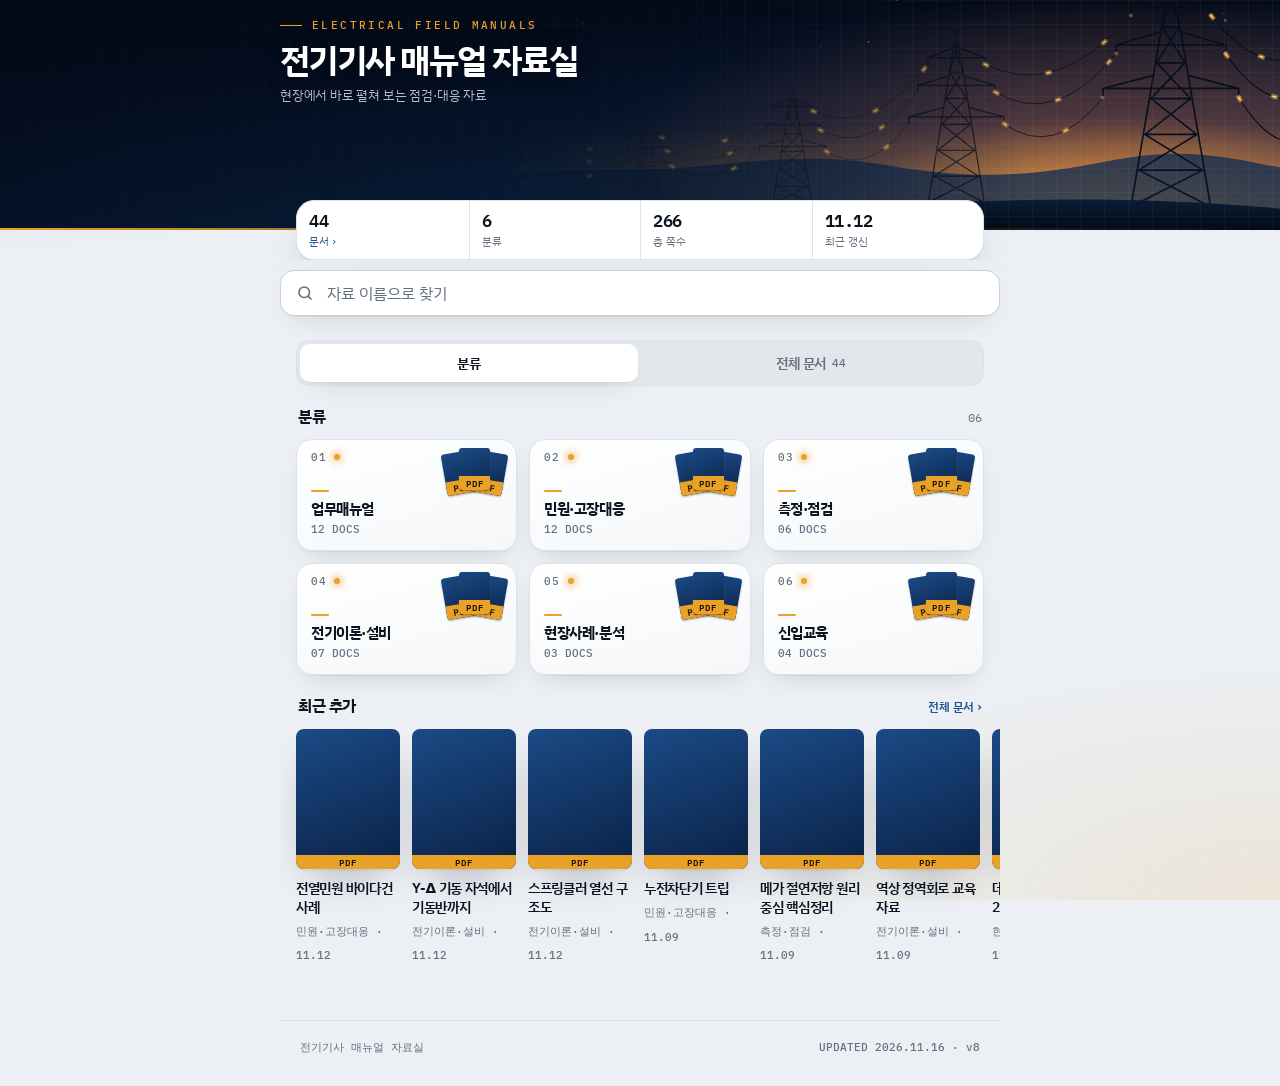
==== commit 5864d3e4: "전체 문서 보기, 격자(한 줄 2개) 목록, 메뉴 화면 축소, 캐시 어긋남 방지 - 전체 문서 탭과 분류 필터, 분류별/최신순 정렬, 격자/목록 전환 - 문서를 한 줄에 2개씩 보" ====
--- a/index.html
+++ b/index.html
@@ -8,7 +8,7 @@
 <link rel="preconnect" href="https://fonts.googleapis.com">
 <link rel="preconnect" href="https://fonts.gstatic.com" crossorigin>
 <link rel="stylesheet" href="https://fonts.googleapis.com/css2?family=IBM+Plex+Mono:wght@400;500;600&family=IBM+Plex+Sans+KR:wght@400;500;600;700&display=swap">
-<link rel="stylesheet" href="style.css">
+<link rel="stylesheet" href="style.css?v=dev">
 </head>
 <body>
 <header class="top">
@@ -89,13 +89,13 @@
 <!-- hero:end -->
   <div class="top-inner">
     <div class="eyebrow">Electrical Field Manuals</div>
-    <h1>전기기사 <br>매뉴얼 자료실</h1>
-    <p id="count">현장에서 바로 펼쳐 보는 전기 설비 점검·대응 자료</p>
+    <h1>전기기사 매뉴얼 자료실</h1>
+    <p id="count">현장에서 바로 펼쳐 보는 점검·대응 자료</p>
   </div>
 </header>
 <div class="readout-wrap">
   <div class="readout" id="readout" aria-label="자료 현황">
-    <div class="ro"><b id="ro-docs">–</b><span>문서</span></div>
+    <a class="ro ro-link" href="#all" aria-label="전체 문서 보기"><b id="ro-docs">–</b><span>문서 ›</span></a>
     <div class="ro"><b id="ro-cats">–</b><span>분류</span></div>
     <div class="ro"><b id="ro-pages">–</b><span>총 쪽수</span></div>
     <div class="ro"><b id="ro-date">–</b><span>최근 갱신</span></div>
@@ -103,7 +103,7 @@
 </div>
 <div class="search">
   <div class="search-inner">
-    <svg width="20" height="20" viewBox="0 0 24 24" fill="none" stroke="currentColor" stroke-width="2.2" stroke-linecap="round" aria-hidden="true"><circle cx="11" cy="11" r="7"/><path d="M20 20l-3.5-3.5"/></svg>
+    <svg width="18" height="18" viewBox="0 0 24 24" fill="none" stroke="currentColor" stroke-width="2.2" stroke-linecap="round" aria-hidden="true"><circle cx="11" cy="11" r="7"/><path d="M20 20l-3.5-3.5"/></svg>
     <input id="q" type="search" inputmode="search" enterkeyhint="search" autocomplete="off"
            placeholder="자료 이름으로 찾기" aria-label="자료 검색">
     <button class="clear" id="clear" type="button" aria-label="검색어 지우기" hidden>×</button>
@@ -112,17 +112,18 @@
 <main id="list" aria-live="polite"></main>
 <footer id="foot"><span>전기기사 매뉴얼 자료실</span><span id="foot-r"></span></footer>
 
-<script src="lib/pdf.min.js"></script>
+<script src="lib/pdf.min.js?v=3.11.174"></script>
 <script>
 (function () {
   var $ = function (id) { return document.getElementById(id); };
-  var state = { items: [], categories: [], cat: "", q: "", sort: "name", generated: "" };
-  var NEW_DAYS = 14, RECENT_MAX = 8, VERSION = "v7";
-  var DL = '<svg width="20" height="20" viewBox="0 0 24 24" fill="none" stroke="currentColor" stroke-width="2.1" stroke-linecap="round" stroke-linejoin="round" aria-hidden="true"><path d="M12 4v11M7 11l5 5 5-5M5 20h14"/></svg>';
+  var state = { items: [], categories: [], cat: "", all: false, filter: "", q: "", sort: "name", view: "grid", generated: "" };
+  var NEW_DAYS = 14, RECENT_MAX = 8, VERSION = "v8";
+  var DL = '<svg width="18" height="18" viewBox="0 0 24 24" fill="none" stroke="currentColor" stroke-width="2.1" stroke-linecap="round" stroke-linejoin="round" aria-hidden="true"><path d="M12 4v11M7 11l5 5 5-5M5 20h14"/></svg>';
   var BACK = '<svg width="18" height="18" viewBox="0 0 24 24" fill="none" stroke="currentColor" stroke-width="2.4" stroke-linecap="round" stroke-linejoin="round" aria-hidden="true"><path d="M15 5l-7 7 7 7"/></svg>';
 
   try { state.q = (JSON.parse(sessionStorage.getItem("pdf-lib-state") || "{}").q) || ""; } catch (e) {}
   try { state.sort = localStorage.getItem("pdf-lib-sort") === "new" ? "new" : "name"; } catch (e) {}
+  try { state.view = localStorage.getItem("pdf-lib-view") === "list" ? "list" : "grid"; } catch (e) {}
   function persist() { try { sessionStorage.setItem("pdf-lib-state", JSON.stringify({ q: state.q })); } catch (e) {} }
 
   function esc(s) {
@@ -150,6 +151,7 @@
   function viewerHref(it) {
     return "viewer.html?f=" + encodeURIComponent(it.path) + "&t=" + encodeURIComponent(it.title) + "&c=" + encodeURIComponent(it.category);
   }
+  function dlName(it) { return esc(it.title.replace(/[\\\/:*?"<>|]/g, "_")) + ".pdf"; }
   function sortItems(arr) {
     var a = arr.slice();
     if (state.sort === "new") a.sort(function (x, y) { return x.updated < y.updated ? 1 : x.updated > y.updated ? -1 : 0; });
@@ -217,29 +219,57 @@
     }
   }
 
-  /* ---------- 화면 조각 ---------- */
-  function rowHtml(it, q, showCat) {
+  /* ---------- 문서 표시: 격자(한 줄 2개) / 목록(표지 큰 줄) ---------- */
+  function metaTags(it, withDate) {
     var meta = [];
     if (isNew(it)) meta.push('<span class="tag-new">NEW</span>');
-    if (showCat) meta.push('<span class="tag-cat">' + esc(it.category + (it.sub ? " · " + it.sub : "")) + "</span>");
     if (it.pages) meta.push("<span>" + it.pages + "p</span>");
     meta.push("<span>" + fmtSize(it.size) + "</span>");
-    if (it.updated) meta.push("<span>" + fmtDate(it.updated) + "</span>");
-    var fname = esc(it.title.replace(/[\\\/:*?"<>|]/g, "_")) + ".pdf";
+    if (withDate && it.updated) meta.push("<span>" + fmtDate(it.updated) + "</span>");
+    return meta;
+  }
+  function tileHtml(it, q, showCat) {
+    return '<li class="tile"><a class="tile-main" href="' + esc(viewerHref(it)) + '">' +
+      (showCat ? '<span class="tile-cat">' + esc(it.category + (it.sub ? " · " + it.sub : "")) + "</span>" : "") +
+      '<span class="tile-title">' + highlight(it.title, q) + "</span>" +
+      '<span class="tile-meta">' + metaTags(it, false).join("") + "</span></a>" +
+      '<a class="tile-dl" href="' + esc(it.path) + '" download="' + dlName(it) + '" aria-label="' + esc(it.title) + ' 다운로드">' + DL + "</a></li>";
+  }
+  function rowHtml(it, q, showCat) {
+    var meta = metaTags(it, true);
+    if (showCat) meta.splice(isNew(it) ? 1 : 0, 0, '<span class="tag-cat">' + esc(it.category + (it.sub ? " · " + it.sub : "")) + "</span>");
     return '<li><a class="item" href="' + esc(viewerHref(it)) + '">' +
       '<span class="thumb" aria-hidden="true"' + thumbAttrs(it) + "></span>" +
       '<span><span class="item-title">' + highlight(it.title, q) + '</span><span class="item-meta">' + meta.join("") + "</span></span></a>" +
-      '<a class="dl-btn" href="' + esc(it.path) + '" download="' + fname + '" aria-label="' + esc(it.title) + ' 다운로드">' + DL + "저장</a></li>";
+      '<a class="dl-btn" href="' + esc(it.path) + '" download="' + dlName(it) + '" aria-label="' + esc(it.title) + ' 다운로드">' + DL + "저장</a></li>";
   }
   function listHtml(items, q, showCat) {
+    if (state.view === "grid") return '<ul class="grid">' + items.map(function (it) { return tileHtml(it, q, showCat); }).join("") + "</ul>";
     return '<ul class="list">' + items.map(function (it) { return rowHtml(it, q, showCat); }).join("") + "</ul>";
   }
   function emptyHtml(head, body) { return '<div class="empty"><strong>' + head + "</strong>" + body + "</div>"; }
+
+  function toolbar(sortLabel) {
+    var h = '<div class="toolbar"><div class="seg" role="group" aria-label="보기 방식">' +
+      '<button type="button" data-view="grid" aria-pressed="' + (state.view === "grid") + '">격자</button>' +
+      '<button type="button" data-view="list" aria-pressed="' + (state.view === "list") + '">목록</button></div>';
+    if (sortLabel) {
+      h += '<div class="seg" role="group" aria-label="정렬">' +
+        '<button type="button" data-sort="name" aria-pressed="' + (state.sort === "name") + '">' + sortLabel + "</button>" +
+        '<button type="button" data-sort="new" aria-pressed="' + (state.sort === "new") + '">최신순</button></div>';
+    }
+    return h + "</div>";
+  }
+  function tabsHtml(active) {
+    return '<nav class="tabs" aria-label="보기">' +
+      '<a href="#"' + (active === "home" ? ' aria-current="page"' : "") + ">분류</a>" +
+      '<a href="#all"' + (active === "all" ? ' aria-current="page"' : "") + '>전체 문서 <i>' + state.items.length + "</i></a></nav>";
+  }
 
   function homeView() {
     var by = {};
     state.items.forEach(function (it) { (by[it.category] = by[it.category] || []).push(it); });
-    var html = '<section class="sec"><div class="sec-h"><h2>분류</h2><span class="mono">' + pad(state.categories.length) + "</span></div><div class=\"cat-grid\">" +
+    var html = tabsHtml("home") + '<section class="sec"><div class="sec-h"><h2>분류</h2><span class="mono">' + pad(state.categories.length) + "</span></div><div class=\"cat-grid\">" +
       state.categories.map(function (c, i) {
         var docs = by[c] || [];
         var fan = docs.slice(0, 3).map(function (d, j) { return '<span class="thumb f' + (j + 1) + '"' + thumbAttrs(d) + "></span>"; }).join("");
@@ -251,7 +281,7 @@
 
     var recent = state.items.slice().sort(function (a, b) { return a.updated < b.updated ? 1 : a.updated > b.updated ? -1 : 0; }).slice(0, RECENT_MAX);
     if (recent.length) {
-      html += '<section class="sec"><div class="sec-h"><h2>최근 추가</h2><span class="mono">' + pad(recent.length) + '</span></div><div class="rail">' +
+      html += '<section class="sec"><div class="sec-h"><h2>최근 추가</h2><a class="more" href="#all">전체 문서 ›</a></div><div class="rail">' +
         recent.map(function (it, i) {
           return '<a class="rc rise" style="--i:' + (i + 3) + '" href="' + esc(viewerHref(it)) + '">' +
             '<span class="thumb" aria-hidden="true"' + thumbAttrs(it) + ">" + (isNew(it) ? '<span class="tag-new">NEW</span>' : "") + "</span>" +
@@ -261,10 +291,25 @@
     return html;
   }
 
-  function sortBar() {
-    return '<div class="toolbar"><span class="lbl">SORT</span><div class="seg" role="group" aria-label="정렬">' +
-      '<button type="button" data-sort="name" aria-pressed="' + (state.sort === "name") + '">이름순</button>' +
-      '<button type="button" data-sort="new" aria-pressed="' + (state.sort === "new") + '">최신순</button></div></div>';
+  /* 전체 문서: 분류에 들어가지 않고 한 번에 보기 */
+  function allView() {
+    var f = state.filter, counts = {};
+    state.items.forEach(function (it) { counts[it.category] = (counts[it.category] || 0) + 1; });
+    var chips = '<div class="chips" role="group" aria-label="분류 필터"><button class="chip" type="button" data-filter="" aria-pressed="' + (!f) + '">전체 <i>' + state.items.length + "</i></button>" +
+      state.categories.map(function (c) {
+        return '<button class="chip" type="button" data-filter="' + esc(c) + '" aria-pressed="' + (f === c) + '">' + esc(c) + " <i>" + (counts[c] || 0) + "</i></button>";
+      }).join("") + "</div>";
+    var html = tabsHtml("all") + chips + toolbar("분류별");
+    var scope = f ? state.items.filter(function (it) { return it.category === f; }) : state.items;
+    if (f || state.sort === "new" || state.categories.length < 2) {
+      html += listHtml(sortItems(scope), "", !f);
+    } else {
+      state.categories.forEach(function (c) {
+        var g = scope.filter(function (it) { return it.category === c; });
+        if (g.length) html += '<div class="grp-h">' + esc(c) + "<span>" + pad(g.length) + "</span></div>" + listHtml(g, "", false);
+      });
+    }
+    return html;
   }
 
   function categoryView(items) {
@@ -272,7 +317,7 @@
     var latest = items.reduce(function (m, it) { return it.updated > m ? it.updated : m; }, "");
     var html = '<a class="crumb" href="#">' + BACK + "전체 분류</a>" +
       '<header class="cat-head"><span class="kicker">Category ' + pad(idx) + "</span><h2>" + esc(state.cat) + "</h2>" +
-      "<p>" + pad(items.length) + " DOCS" + (latest ? " · UPDATED " + fmtDate(latest) : "") + "</p></header>" + sortBar();
+      "<p>" + pad(items.length) + " DOCS" + (latest ? " · UPDATED " + fmtDate(latest) : "") + "</p></header>" + toolbar("이름순");
     var loose = sortItems(items.filter(function (it) { return !it.sub; }));
     var subs = {}, order = [];
     items.forEach(function (it) { if (it.sub) { if (!subs[it.sub]) { subs[it.sub] = []; order.push(it.sub); } subs[it.sub].push(it); } });
@@ -288,25 +333,27 @@
 
   function render() {
     var q = norm(state.q.trim());
-    document.body.classList.toggle("compact", !!(state.cat || q));
+    var mode = q ? "search" : state.cat ? "category" : state.all ? "all" : "home";
+    if (mode === "home" && state.categories.length < 2) mode = "all";
+    document.body.classList.toggle("compact", mode !== "home");
     $("q").placeholder = state.cat ? state.cat + " 안에서 찾기" : "자료 이름으로 찾기";
     if (!state.items.length) {
       $("list").innerHTML = emptyHtml("아직 등록된 PDF가 없어요", "pdfs 폴더에 PDF를 올리면 여기에 나타납니다.");
       return;
     }
     var scope = state.cat ? state.items.filter(function (it) { return it.category === state.cat; }) : state.items;
-    if (q) {
+    if (mode === "search") {
       var hits = scope.filter(function (it) {
         return norm(it.title).indexOf(q) >= 0 || norm(it.category).indexOf(q) >= 0 || norm(it.sub || "").indexOf(q) >= 0;
       });
       var head = '<header class="cat-head"><span class="kicker">Search</span><h2>검색 결과</h2><p>' + (state.cat ? esc(state.cat) + " · " : "") + pad(hits.length) + " DOCS</p></header>";
       $("list").innerHTML = hits.length
-        ? head + listHtml(hits, q, true)
+        ? head + toolbar("") + listHtml(hits, q, true)
         : emptyHtml("찾는 자료가 없어요", "다른 단어로 검색해 보세요." + (state.cat ? '<br><a class="crumb" href="#">전체 분류에서 찾기</a>' : ""));
-    } else if (state.cat) {
+    } else if (mode === "category") {
       $("list").innerHTML = scope.length ? categoryView(scope) : emptyHtml("이 분류에는 PDF가 없어요", '<a class="crumb" href="#">전체 분류로 돌아가기</a>');
-    } else if (state.categories.length < 2) {
-      $("list").innerHTML = sortBar() + listHtml(sortItems(state.items), "", false);
+    } else if (mode === "all") {
+      $("list").innerHTML = allView();
     } else {
       $("list").innerHTML = homeView();
     }
@@ -314,17 +361,24 @@
   }
 
   function syncHash() {
-    var m = location.hash.match(/^#cat=(.+)$/), c = "";
+    var h = location.hash, m = h.match(/^#cat=(.+)$/), c = "";
     try { c = m ? decodeURIComponent(m[1]) : ""; } catch (e) {}
     state.cat = state.categories.indexOf(c) >= 0 ? c : "";
+    state.all = h === "#all";
   }
   window.addEventListener("hashchange", function () { syncHash(); render(); window.scrollTo(0, 0); });
 
   $("list").addEventListener("click", function (e) {
-    var b = e.target.closest("[data-sort]");
-    if (!b) return;
-    state.sort = b.getAttribute("data-sort");
-    try { localStorage.setItem("pdf-lib-sort", state.sort); } catch (err) {}
+    var t;
+    if ((t = e.target.closest("[data-sort]"))) {
+      state.sort = t.getAttribute("data-sort");
+      try { localStorage.setItem("pdf-lib-sort", state.sort); } catch (err) {}
+    } else if ((t = e.target.closest("[data-view]"))) {
+      state.view = t.getAttribute("data-view");
+      try { localStorage.setItem("pdf-lib-view", state.view); } catch (err) {}
+    } else if ((t = e.target.closest("[data-filter]"))) {
+      state.filter = t.getAttribute("data-filter");
+    } else return;
     render();
   });
   $("q").addEventListener("input", function () {
--- a/style.css
+++ b/style.css
@@ -92,8 +92,8 @@
 .top {
   position: relative;
   color: #fff;
-  min-height: 262px;
-  padding: max(26px, calc(env(safe-area-inset-top, 0px) + 16px)) 20px 64px;
+  min-height: 172px;
+  padding: max(20px, calc(env(safe-area-inset-top, 0px) + 12px)) 18px 48px;
   background: linear-gradient(180deg, #040b19 0%, #0a2247 52%, #123d70 100%);
   overflow: hidden;
   isolation: isolate;
@@ -131,14 +131,14 @@
 }
 .eyebrow::before { content: ""; width: 22px; height: 1px; background: var(--accent); }
 .top h1 {
-  margin: 14px 0 0;
-  font-size: 2.15rem; font-weight: 700; line-height: 1.12; letter-spacing: -0.045em;
+  margin: 10px 0 0;
+  font-size: 1.62rem; font-weight: 700; line-height: 1.15; letter-spacing: -0.045em;
   text-wrap: balance; text-shadow: 0 2px 18px rgba(0, 0, 0, 0.5);
 }
-.top p { margin: 10px 0 0; max-width: 14.5em; font-size: 0.9rem; line-height: 1.5; color: rgba(255, 255, 255, 0.72); }
+.top p { margin: 6px 0 0; font-size: 0.8rem; line-height: 1.5; color: rgba(255, 255, 255, 0.72); }
 
 /* 계기판(수치 요약) */
-.readout-wrap { position: relative; z-index: 4; max-width: 720px; margin: -38px auto 0; padding: 0 16px; }
+.readout-wrap { position: relative; z-index: 4; max-width: 720px; margin: -30px auto 0; padding: 0 16px; }
 .readout {
   display: grid; grid-template-columns: repeat(4, minmax(0, 1fr));
   background: var(--surface);
@@ -146,23 +146,24 @@
   border-radius: 18px;
   box-shadow: var(--shadow-lg);
 }
-.ro { padding: 14px 6px 12px 14px; min-width: 0; }
+.ro { padding: 10px 6px 9px 12px; min-width: 0; }
 .ro + .ro { border-left: 1px solid var(--line); }
-.ro b { display: block; font: 600 1.3rem/1.1 var(--mono); letter-spacing: -0.02em; font-variant-numeric: tabular-nums; }
-.ro span { display: block; margin-top: 5px; font-size: 0.68rem; color: var(--muted); letter-spacing: 0; }
+.ro b { display: block; font: 600 1.08rem/1.1 var(--mono); letter-spacing: -0.02em; font-variant-numeric: tabular-nums; }
+.ro span { display: block; margin-top: 3px; font-size: 0.68rem; color: var(--muted); letter-spacing: 0; }
 
 /* ================= 검색 ================= */
 .search {
   position: sticky; top: 0; z-index: 6;
-  padding: 14px 16px 10px;
-  padding-top: max(14px, env(safe-area-inset-top, 0px));
+  padding: 10px 16px 8px;
+  padding-top: max(10px, env(safe-area-inset-top, 0px));
+  background: var(--bg); /* 구형 브라우저용 */
   background: color-mix(in srgb, var(--bg) 82%, transparent);
   -webkit-backdrop-filter: blur(16px) saturate(1.3); backdrop-filter: blur(16px) saturate(1.3);
 }
 .search-inner { position: relative; max-width: 720px; margin: 0 auto; }
 .search svg { position: absolute; left: 16px; top: 50%; transform: translateY(-50%); color: var(--muted); pointer-events: none; }
 .search input {
-  width: 100%; height: 52px;
+  width: 100%; height: 46px;
   border: 1px solid var(--line-2);
   border-radius: 14px;
   padding: 0 48px 0 46px;
@@ -175,16 +176,16 @@
 .search input:focus { outline: 2px solid var(--accent); outline-offset: 0; border-color: transparent; }
 .search input::-webkit-search-cancel-button { display: none; }
 .search .clear {
-  position: absolute; right: 6px; top: 6px; width: 40px; height: 40px;
+  position: absolute; right: 6px; top: 3px; width: 40px; height: 40px;
   border: 0; border-radius: 10px; background: transparent; color: var(--muted);
   font-size: 1.4rem; line-height: 1; cursor: pointer;
 }
 
 /* ================= 본문 공통 ================= */
 main { max-width: 720px; margin: 0 auto; padding: 4px 16px 40px; min-height: 40vh; }
-.sec { margin-top: 26px; }
-.sec-h { display: flex; align-items: baseline; justify-content: space-between; margin: 0 2px 12px; }
-.sec-h h2 { margin: 0; font-size: 1.12rem; font-weight: 700; letter-spacing: -0.03em; }
+.sec { margin-top: 18px; }
+.sec-h { display: flex; align-items: baseline; justify-content: space-between; margin: 0 2px 10px; }
+.sec-h h2 { margin: 0; font-size: 1rem; font-weight: 700; letter-spacing: -0.03em; }
 .sec-h .mono { font-size: 0.72rem; color: var(--muted); }
 
 /* 분류 카드 */
@@ -192,8 +193,8 @@
 .cat-card {
   position: relative; overflow: hidden;
   display: flex; flex-direction: column; justify-content: flex-end;
-  min-height: 168px; padding: 16px;
-  border-radius: 20px;
+  min-height: 112px; padding: 13px 14px;
+  border-radius: 16px;
   background: linear-gradient(165deg, var(--surface), var(--surface-2));
   border: 1px solid var(--line);
   box-shadow: var(--shadow);
@@ -201,19 +202,19 @@
 }
 .cat-card:active { transform: scale(0.975); border-color: var(--accent); }
 .cat-idx {
-  position: absolute; top: 15px; left: 16px;
+  position: absolute; top: 12px; left: 14px;
   display: flex; align-items: center; gap: 7px;
   font: 500 0.7rem/1 var(--mono); letter-spacing: 0.1em; color: var(--muted);
 }
 .cat-idx i { width: 6px; height: 6px; border-radius: 50%; background: var(--accent); box-shadow: 0 0 8px 1px var(--accent); }
-.cat-rule { width: 22px; height: 2px; margin-bottom: 10px; background: var(--accent); border-radius: 1px; }
-.cat-name { font-weight: 700; font-size: 1.04rem; line-height: 1.3; letter-spacing: -0.03em; overflow-wrap: anywhere; }
+.cat-rule { width: 18px; height: 2px; margin-bottom: 7px; background: var(--accent); border-radius: 1px; }
+.cat-name { font-weight: 700; font-size: 0.96rem; line-height: 1.3; letter-spacing: -0.03em; overflow-wrap: anywhere; }
 .cat-count { display: block; margin-top: 4px; font: 500 0.7rem/1.2 var(--mono); color: var(--muted); letter-spacing: 0; }
-.fan { position: absolute; top: 14px; right: 12px; width: 88px; height: 84px; pointer-events: none; }
-.fan .thumb { position: absolute; top: 6px; width: 46px; height: 62px; border-radius: 4px; }
+.fan { position: absolute; top: 8px; right: 10px; width: 62px; height: 52px; pointer-events: none; }
+.fan .thumb { position: absolute; top: 4px; width: 31px; height: 42px; border-radius: 3px; }
 .fan .f1 { left: 0; transform: rotate(-10deg); }
-.fan .f2 { left: 21px; top: 0; transform: rotate(0deg); z-index: 1; }
-.fan .f3 { left: 42px; transform: rotate(10deg); }
+.fan .f2 { left: 15px; top: 0; transform: rotate(0deg); z-index: 1; }
+.fan .f3 { left: 30px; transform: rotate(10deg); }
 
 /* 표지(썸네일) */
 .thumb {
@@ -239,8 +240,8 @@
   overflow-x: auto; scroll-snap-type: x proximity; scrollbar-width: none;
 }
 .rail::-webkit-scrollbar { display: none; }
-.rc { flex: none; width: 128px; scroll-snap-align: start; scroll-margin-left: 16px; }
-.rc .thumb { width: 128px; height: 172px; border-radius: 8px; box-shadow: var(--shadow-lg), 0 0 0 1px rgba(255, 255, 255, 0.05); }
+.rc { flex: none; width: 104px; scroll-snap-align: start; scroll-margin-left: 16px; }
+.rc .thumb { width: 104px; height: 140px; border-radius: 8px; box-shadow: var(--shadow-lg), 0 0 0 1px rgba(255, 255, 255, 0.05); }
 .rc .tag-new { position: absolute; top: 8px; left: 8px; z-index: 2; box-shadow: 0 2px 8px rgba(0, 0, 0, 0.35); }
 .rc-title { margin-top: 10px; font-size: 0.86rem; font-weight: 600; line-height: 1.35; letter-spacing: -0.02em;
   display: -webkit-box; -webkit-line-clamp: 2; -webkit-box-orient: vertical; overflow: hidden; overflow-wrap: anywhere; }
@@ -258,11 +259,11 @@
 .kicker { font: 500 0.68rem/1 var(--mono); letter-spacing: 0.2em; text-transform: uppercase; color: var(--accent); }
 .cat-head h2 { margin: 10px 0 0; font-size: 1.95rem; font-weight: 700; line-height: 1.15; letter-spacing: -0.045em; text-wrap: balance; }
 .cat-head p { margin: 8px 0 0; font: 500 0.74rem/1.3 var(--mono); color: var(--muted); letter-spacing: 0; }
-.toolbar { display: flex; justify-content: space-between; align-items: center; margin: 0 2px 12px; }
+.toolbar { display: flex; justify-content: space-between; align-items: center; gap: 8px; margin: 12px 2px 10px; }
 .toolbar .lbl { font: 500 0.7rem var(--mono); color: var(--muted); letter-spacing: 0.08em; }
 .seg { display: inline-flex; padding: 3px; gap: 2px; border-radius: 11px; background: var(--bg-2); border: 1px solid var(--line); }
 .seg button {
-  min-height: 32px; padding: 0 13px; border: 0; border-radius: 8px;
+  min-height: 30px; padding: 0 11px; border: 0; border-radius: 8px;
   background: transparent; color: var(--muted); font-size: 0.8rem; font-weight: 500; cursor: pointer;
 }
 .seg button[aria-pressed="true"] { background: var(--surface); color: var(--ink); font-weight: 600; box-shadow: var(--shadow); }
@@ -308,7 +309,7 @@
   color: var(--link); font-size: 0.64rem; font-weight: 600;
 }
 .dl-btn:active { background: var(--surface-2); }
-mark { background: color-mix(in srgb, var(--accent) 45%, transparent); color: inherit; border-radius: 3px; padding: 0 1px; }
+mark { background: rgba(233, 161, 40, 0.4); background: color-mix(in srgb, var(--accent) 45%, transparent); color: inherit; border-radius: 3px; padding: 0 1px; }
 
 /* 소분류 */
 details.sub { margin-top: 12px; }
@@ -395,19 +396,50 @@
 
 /* 분류·검색 화면: 헤더를 얇게 줄여 목록이 바로 보이게 */
 .top, .top h1, .top p, .readout-wrap { transition: none; }
-body.compact .top { min-height: 0; padding-bottom: 20px; }
-body.compact .top h1 { margin-top: 10px; font-size: 1.5rem; }
+body.compact .top { min-height: 0; padding-bottom: 14px; }
+body.compact .top h1 { margin-top: 8px; font-size: 1.25rem; }
 body.compact .top h1 br { display: none; }
 body.compact .top p { display: none; }
 body.compact .readout-wrap { display: none; }
 body.compact .hero-art { opacity: 0.85; }
 
 @media (min-width: 700px) {
-  .top { min-height: 320px; padding-bottom: 72px; }
-  .top h1 { font-size: 2.6rem; }
+  .top { min-height: 230px; padding-bottom: 56px; }
+  .top h1 { font-size: 2.1rem; }
   .cat-grid { grid-template-columns: repeat(3, minmax(0, 1fr)); }
+  .grid { grid-template-columns: repeat(3, minmax(0, 1fr)); }
 }
 @media (prefers-reduced-motion: reduce) {
   .star, .flow, .flow-glow, .spark, .rise { animation: none; }
   .progress, .vbar, .item, .cat-card, .sub-chev, .rc .thumb { transition: none; }
 }
+
+/* ================= 전체 문서 / 격자 ================= */
+.tabs { display: flex; gap: 4px; margin: 12px 0 0; padding: 3px; border-radius: 13px; background: var(--bg-2); border: 1px solid var(--line); }
+.tabs a { flex: 1; display: flex; align-items: center; justify-content: center; gap: 6px; min-height: 38px; border-radius: 10px; font-size: 0.88rem; font-weight: 600; color: var(--muted); }
+.tabs a[aria-current="page"] { background: var(--surface); color: var(--ink); box-shadow: var(--shadow); }
+.tabs i { font: 500 0.68rem var(--mono); font-style: normal; color: var(--muted); }
+.more { font-size: 0.78rem; font-weight: 600; color: var(--link); }
+.ro-link { display: block; color: inherit; }
+.ro-link span { color: var(--link); }
+.chips { display: flex; gap: 6px; margin: 12px -16px 0; padding: 0 16px 2px; overflow-x: auto; scrollbar-width: none; }
+.chips::-webkit-scrollbar { display: none; }
+.chip { flex: none; min-height: 34px; padding: 0 12px; border: 1px solid var(--line-2); border-radius: 999px; background: var(--surface); color: var(--ink-2); font-size: 0.8rem; font-weight: 500; cursor: pointer; }
+.chip i { margin-left: 4px; font: 500 0.66rem var(--mono); font-style: normal; color: var(--muted); }
+.chip[aria-pressed="true"] { background: var(--ink); border-color: var(--ink); color: var(--bg); font-weight: 600; }
+.chip[aria-pressed="true"] i { color: inherit; opacity: 0.7; }
+.grp-h { display: flex; align-items: center; gap: 8px; margin: 18px 2px 8px; font-size: 0.92rem; font-weight: 700; letter-spacing: -0.02em; }
+.grp-h::before { content: ""; width: 3px; height: 1em; border-radius: 2px; background: var(--accent); }
+.grp-h span { font: 500 0.68rem var(--mono); color: var(--muted); }
+
+.grid { list-style: none; margin: 0; padding: 0; display: grid; grid-template-columns: repeat(2, minmax(0, 1fr)); gap: 8px; }
+.tile { position: relative; display: flex; min-height: 94px; overflow: hidden; background: var(--surface); border: 1px solid var(--line); border-radius: 14px; box-shadow: var(--shadow); }
+.tile::before { content: ""; position: absolute; left: 12px; top: 0; width: 16px; height: 2px; background: var(--accent); }
+.tile-main { flex: 1; min-width: 0; display: flex; flex-direction: column; gap: 6px; padding: 13px 12px 8px; }
+.tile-main:active { background: var(--surface-2); }
+.tile-cat { font: 500 0.62rem/1.3 var(--font); color: var(--link); }
+.tile-title { flex: 1; display: -webkit-box; -webkit-line-clamp: 3; -webkit-box-orient: vertical; overflow: hidden; font-weight: 600; font-size: 0.86rem; line-height: 1.36; letter-spacing: -0.025em; overflow-wrap: anywhere; }
+.tile-meta { display: flex; align-items: center; gap: 6px; min-height: 24px; padding-right: 32px; font: 500 0.64rem/1.4 var(--mono); color: var(--muted); letter-spacing: 0; }
+.tile-dl { position: absolute; right: 3px; bottom: 3px; width: 34px; height: 34px; display: grid; place-items: center; border-radius: 10px; color: var(--link); }
+.tile-dl:active { background: var(--surface-2); }
+details.sub .grid { padding: 10px; background: var(--surface); border: 1px solid var(--line); border-top: 0; border-radius: 0 0 16px 16px; box-shadow: var(--shadow); }
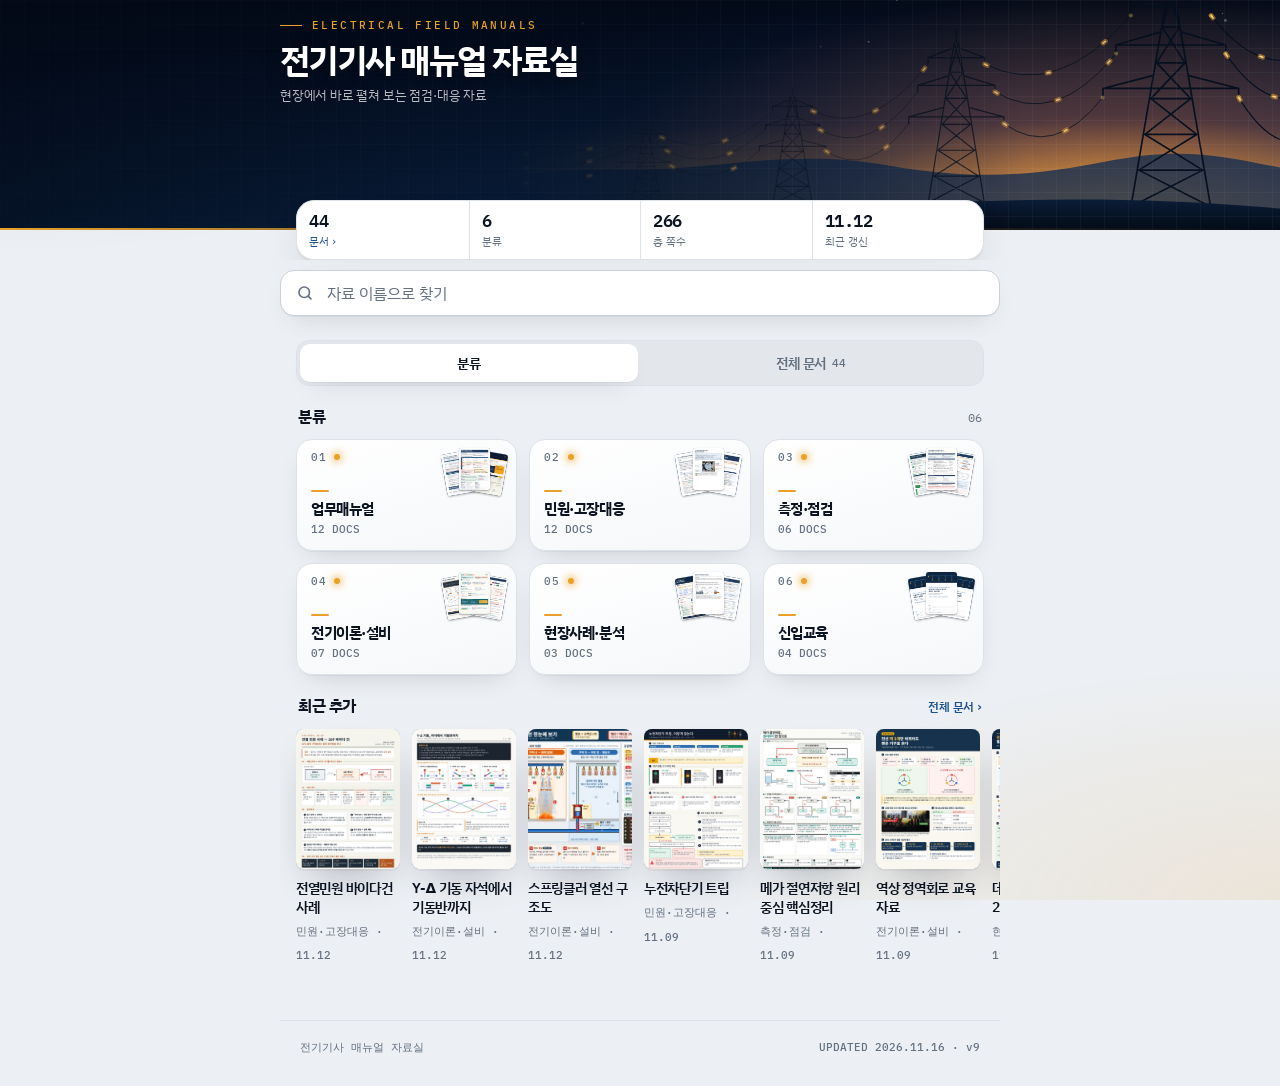
==== commit e001f168: "문서 표지 이미지를 미리 만들어 카드에 표시, 즐겨찾기용 아이콘 추가 - build.py가 PDF 첫 쪽을 thumbs/에 큰/작은 JPEG로 미리 생성(PyMuPDF) - 문서 " ====
--- a/index.html
+++ b/index.html
@@ -5,6 +5,33 @@
 <meta name="viewport" content="width=device-width, initial-scale=1, viewport-fit=cover">
 <meta name="theme-color" content="#0a2247">
 <title>전기기사 매뉴얼 자료실</title>
+<meta name="description" content="현장에서 바로 펼쳐 보는 전기 설비 점검·대응 PDF 매뉴얼. 분류별로 찾고 휴대폰에서 바로 열람하세요.">
+<link rel="canonical" href="https://junguk2163007-ops.github.io/eepdf/">
+<!-- 링크 미리보기(카카오톡·문자·메신저·SNS) -->
+<meta property="og:type" content="website">
+<meta property="og:site_name" content="전기기사 매뉴얼 자료실">
+<meta property="og:locale" content="ko_KR">
+<meta property="og:title" content="전기기사 매뉴얼 자료실">
+<meta property="og:description" content="현장에서 바로 펼쳐 보는 전기 설비 점검·대응 PDF 매뉴얼">
+<meta property="og:url" content="https://junguk2163007-ops.github.io/eepdf/">
+<meta property="og:image" content="https://junguk2163007-ops.github.io/eepdf/assets/og.jpg?v=1">
+<meta property="og:image:type" content="image/jpeg">
+<meta property="og:image:width" content="1200">
+<meta property="og:image:height" content="630">
+<meta property="og:image:alt" content="송전탑이 늘어선 노을 하늘 위에 쓴 '전기기사 매뉴얼 자료실'">
+<meta name="twitter:card" content="summary_large_image">
+<meta name="twitter:title" content="전기기사 매뉴얼 자료실">
+<meta name="twitter:description" content="현장에서 바로 펼쳐 보는 전기 설비 점검·대응 PDF 매뉴얼">
+<meta name="twitter:image" content="https://junguk2163007-ops.github.io/eepdf/assets/og.jpg?v=1">
+<meta name="apple-mobile-web-app-capable" content="yes">
+<meta name="apple-mobile-web-app-title" content="전기매뉴얼">
+<link rel="icon" href="assets/favicon.ico" sizes="32x32">
+<link rel="icon" href="assets/favicon.svg" type="image/svg+xml">
+<link rel="icon" href="assets/favicon-32.png" type="image/png" sizes="32x32">
+<link rel="icon" href="assets/icon-192.png" type="image/png" sizes="192x192">
+<link rel="shortcut icon" href="assets/favicon.ico">
+<link rel="apple-touch-icon" href="assets/apple-touch-icon.png">
+<link rel="manifest" href="site.webmanifest">
 <link rel="preconnect" href="https://fonts.googleapis.com">
 <link rel="preconnect" href="https://fonts.gstatic.com" crossorigin>
 <link rel="stylesheet" href="https://fonts.googleapis.com/css2?family=IBM+Plex+Mono:wght@400;500;600&family=IBM+Plex+Sans+KR:wght@400;500;600;700&display=swap">
@@ -117,7 +144,7 @@
 (function () {
   var $ = function (id) { return document.getElementById(id); };
   var state = { items: [], categories: [], cat: "", all: false, filter: "", q: "", sort: "name", view: "grid", generated: "" };
-  var NEW_DAYS = 14, RECENT_MAX = 8, VERSION = "v8";
+  var NEW_DAYS = 14, RECENT_MAX = 8, VERSION = "v9";
   var DL = '<svg width="18" height="18" viewBox="0 0 24 24" fill="none" stroke="currentColor" stroke-width="2.1" stroke-linecap="round" stroke-linejoin="round" aria-hidden="true"><path d="M12 4v11M7 11l5 5 5-5M5 20h14"/></svg>';
   var BACK = '<svg width="18" height="18" viewBox="0 0 24 24" fill="none" stroke="currentColor" stroke-width="2.4" stroke-linecap="round" stroke-linejoin="round" aria-hidden="true"><path d="M15 5l-7 7 7 7"/></svg>';
 
@@ -167,6 +194,13 @@
   if (window.pdfjsLib) pdfjsLib.GlobalWorkerOptions.workerSrc = "lib/pdf.worker.min.js";
 
   function thumbAttrs(it) { return ' data-url="' + esc(it.path) + '" data-key="' + esc(KEY + it.path + ":" + it.size) + '"'; }
+  /* 표지 칸: 배포 때 미리 만든 이미지가 있으면 바로 쓰고, 없으면 휴대폰에서 직접 만든다 */
+  function thumbSpan(it, cls, big, inner) {
+    var src = big ? it.thumb : (it.thumb_s || it.thumb);
+    return '<span class="thumb ' + cls + (src ? " has-img" : "") + '" aria-hidden="true"' + (src ? "" : thumbAttrs(it)) + ">" +
+      (src ? '<img src="' + esc(src) + '" alt="" loading="lazy" decoding="async" onerror="this.parentNode.classList.remove(\'has-img\');this.remove()">' : "") +
+      (inner || "") + "</span>";
+  }
   function showThumb(el, src) {
     var img = new Image();
     img.alt = "";
@@ -220,9 +254,9 @@
   }
 
   /* ---------- 문서 표시: 격자(한 줄 2개) / 목록(표지 큰 줄) ---------- */
-  function metaTags(it, withDate) {
+  function metaTags(it, withDate, noNew) {
     var meta = [];
-    if (isNew(it)) meta.push('<span class="tag-new">NEW</span>');
+    if (isNew(it) && !noNew) meta.push('<span class="tag-new">NEW</span>');
     if (it.pages) meta.push("<span>" + it.pages + "p</span>");
     meta.push("<span>" + fmtSize(it.size) + "</span>");
     if (withDate && it.updated) meta.push("<span>" + fmtDate(it.updated) + "</span>");
@@ -230,16 +264,18 @@
   }
   function tileHtml(it, q, showCat) {
     return '<li class="tile"><a class="tile-main" href="' + esc(viewerHref(it)) + '">' +
+      thumbSpan(it, "tile-img", true, isNew(it) ? '<span class="tag-new">NEW</span>' : "") +
+      '<span class="tile-body">' +
       (showCat ? '<span class="tile-cat">' + esc(it.category + (it.sub ? " · " + it.sub : "")) + "</span>" : "") +
       '<span class="tile-title">' + highlight(it.title, q) + "</span>" +
-      '<span class="tile-meta">' + metaTags(it, false).join("") + "</span></a>" +
+      '<span class="tile-meta">' + metaTags(it, false, true).join("") + "</span></span></a>" +
       '<a class="tile-dl" href="' + esc(it.path) + '" download="' + dlName(it) + '" aria-label="' + esc(it.title) + ' 다운로드">' + DL + "</a></li>";
   }
   function rowHtml(it, q, showCat) {
     var meta = metaTags(it, true);
     if (showCat) meta.splice(isNew(it) ? 1 : 0, 0, '<span class="tag-cat">' + esc(it.category + (it.sub ? " · " + it.sub : "")) + "</span>");
     return '<li><a class="item" href="' + esc(viewerHref(it)) + '">' +
-      '<span class="thumb" aria-hidden="true"' + thumbAttrs(it) + "></span>" +
+      thumbSpan(it, "", false) +
       '<span><span class="item-title">' + highlight(it.title, q) + '</span><span class="item-meta">' + meta.join("") + "</span></span></a>" +
       '<a class="dl-btn" href="' + esc(it.path) + '" download="' + dlName(it) + '" aria-label="' + esc(it.title) + ' 다운로드">' + DL + "저장</a></li>";
   }
@@ -272,7 +308,7 @@
     var html = tabsHtml("home") + '<section class="sec"><div class="sec-h"><h2>분류</h2><span class="mono">' + pad(state.categories.length) + "</span></div><div class=\"cat-grid\">" +
       state.categories.map(function (c, i) {
         var docs = by[c] || [];
-        var fan = docs.slice(0, 3).map(function (d, j) { return '<span class="thumb f' + (j + 1) + '"' + thumbAttrs(d) + "></span>"; }).join("");
+        var fan = docs.slice(0, 3).map(function (d, j) { return thumbSpan(d, "f" + (j + 1), false); }).join("");
         return '<a class="cat-card rise" style="--i:' + i + '" href="' + catHref(c) + '">' +
           '<span class="cat-idx">' + pad(i + 1) + "<i></i></span>" +
           '<span class="fan" aria-hidden="true">' + fan + "</span>" +
@@ -284,7 +320,7 @@
       html += '<section class="sec"><div class="sec-h"><h2>최근 추가</h2><a class="more" href="#all">전체 문서 ›</a></div><div class="rail">' +
         recent.map(function (it, i) {
           return '<a class="rc rise" style="--i:' + (i + 3) + '" href="' + esc(viewerHref(it)) + '">' +
-            '<span class="thumb" aria-hidden="true"' + thumbAttrs(it) + ">" + (isNew(it) ? '<span class="tag-new">NEW</span>' : "") + "</span>" +
+            thumbSpan(it, "", true, isNew(it) ? '<span class="tag-new">NEW</span>' : "") +
             '<span class="rc-title">' + esc(it.title) + '</span><span class="rc-meta">' + esc(it.category) + " · " + fmtDate(it.updated).slice(5) + "</span></a>";
         }).join("") + "</div></section>";
     }
--- a/style.css
+++ b/style.css
@@ -433,13 +433,18 @@
 .grp-h span { font: 500 0.68rem var(--mono); color: var(--muted); }
 
 .grid { list-style: none; margin: 0; padding: 0; display: grid; grid-template-columns: repeat(2, minmax(0, 1fr)); gap: 8px; }
-.tile { position: relative; display: flex; min-height: 94px; overflow: hidden; background: var(--surface); border: 1px solid var(--line); border-radius: 14px; box-shadow: var(--shadow); }
-.tile::before { content: ""; position: absolute; left: 12px; top: 0; width: 16px; height: 2px; background: var(--accent); }
-.tile-main { flex: 1; min-width: 0; display: flex; flex-direction: column; gap: 6px; padding: 13px 12px 8px; }
-.tile-main:active { background: var(--surface-2); }
+/* 문서 카드: 위에 표지(첫 쪽 윗부분), 아래에 제목 */
+.tile { position: relative; display: flex; overflow: hidden; background: var(--surface); border: 1px solid var(--line); border-radius: 16px; box-shadow: var(--shadow); }
+.tile-main { flex: 1; min-width: 0; display: flex; flex-direction: column; }
+.tile-main:active .tile-title { color: var(--link); }
+.thumb.tile-img { display: block; width: 100%; aspect-ratio: 16 / 10; border-radius: 0; box-shadow: none; border-bottom: 1px solid var(--line); }
+.thumb.tile-img img { object-position: top center; }
+.thumb.tile-img::before { font-size: 0.62rem; }
+.tile .tag-new, .rc .tag-new { position: absolute; top: 8px; left: 8px; z-index: 2; box-shadow: 0 2px 8px rgba(0, 0, 0, 0.35); }
+.tile-body { flex: 1; display: flex; flex-direction: column; gap: 5px; padding: 10px 12px 4px; }
 .tile-cat { font: 500 0.62rem/1.3 var(--font); color: var(--link); }
 .tile-title { flex: 1; display: -webkit-box; -webkit-line-clamp: 3; -webkit-box-orient: vertical; overflow: hidden; font-weight: 600; font-size: 0.86rem; line-height: 1.36; letter-spacing: -0.025em; overflow-wrap: anywhere; }
-.tile-meta { display: flex; align-items: center; gap: 6px; min-height: 24px; padding-right: 32px; font: 500 0.64rem/1.4 var(--mono); color: var(--muted); letter-spacing: 0; }
-.tile-dl { position: absolute; right: 3px; bottom: 3px; width: 34px; height: 34px; display: grid; place-items: center; border-radius: 10px; color: var(--link); }
+.tile-meta { display: flex; align-items: center; gap: 6px; min-height: 26px; padding-right: 32px; font: 500 0.64rem/1.4 var(--mono); color: var(--muted); letter-spacing: 0; }
+.tile-dl { position: absolute; right: 3px; bottom: 2px; width: 34px; height: 34px; display: grid; place-items: center; border-radius: 10px; color: var(--link); }
 .tile-dl:active { background: var(--surface-2); }
 details.sub .grid { padding: 10px; background: var(--surface); border: 1px solid var(--line); border-top: 0; border-radius: 0 0 16px 16px; box-shadow: var(--shadow); }
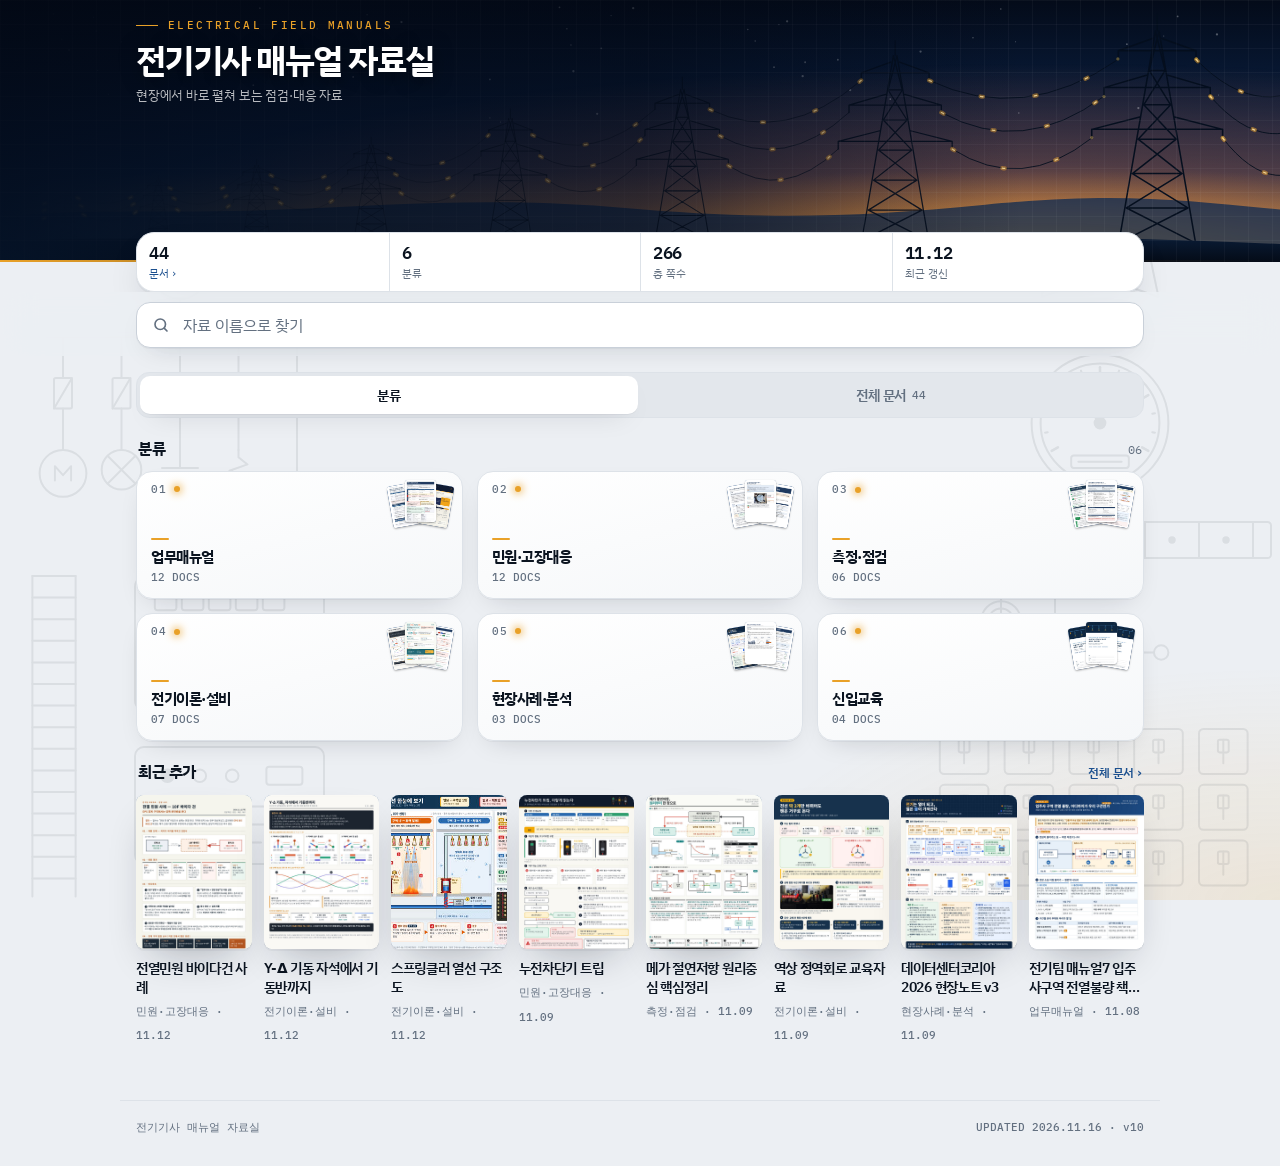
==== commit fc439d31: "제목 클릭 시 첫 화면, PC 화면 개선(와이드 히어로, 양옆 도면 일러스트) - 헤더 제목을 누르면 검색·분류·전체 문서 어디서든 첫 화면으로 - PC(900px 이상): 본문 " ====
--- a/index.html
+++ b/index.html
@@ -38,28 +38,26 @@
 <link rel="stylesheet" href="style.css?v=dev">
 </head>
 <body>
+<div class="bg-art l" aria-hidden="true"></div>
+<div class="bg-art r" aria-hidden="true"></div>
 <header class="top">
 <!-- hero:start -->
 <div class="hero-art" aria-hidden="true">
-<svg class="hero-svg" viewBox="0 0 800 320" preserveAspectRatio="xMaxYMax slice" aria-hidden="true" focusable="false">
+<svg class="hero-svg hero-n" viewBox="0 0 800 320" preserveAspectRatio="xMaxYMax slice" aria-hidden="true" focusable="false">
 <defs>
-<radialGradient id="heroSun" cx="0.80" cy="1.02" r="0.78">
+<radialGradient id="sunn" cx="0.8" cy="1.02" r="0.78">
   <stop offset="0" stop-color="#ffc24a" stop-opacity="1"/>
   <stop offset=".18" stop-color="#ff9d2e" stop-opacity=".8"/>
   <stop offset=".5" stop-color="#e0662b" stop-opacity=".32"/>
   <stop offset="1" stop-color="#e0662b" stop-opacity="0"/>
 </radialGradient>
-<linearGradient id="heroHill" x1="0" y1="0" x2="0" y2="1">
-  <stop offset="0" stop-color="#0a1c36"/><stop offset="1" stop-color="#040b17"/>
-</linearGradient>
-<linearGradient id="heroHaze" x1="0" y1="0" x2="0" y2="1">
-  <stop offset="0" stop-color="#ffb347" stop-opacity="0"/><stop offset="1" stop-color="#ffb347" stop-opacity=".42"/>
-</linearGradient>
+<linearGradient id="hilln" x1="0" y1="0" x2="0" y2="1"><stop offset="0" stop-color="#0a1c36"/><stop offset="1" stop-color="#040b17"/></linearGradient>
+<linearGradient id="hazen" x1="0" y1="0" x2="0" y2="1"><stop offset="0" stop-color="#ffb347" stop-opacity="0"/><stop offset="1" stop-color="#ffb347" stop-opacity=".42"/></linearGradient>
 </defs>
-<rect width="800" height="320" fill="url(#heroSun)"/>
+<rect width="800" height="320" fill="url(#sunn)"/>
 <g fill="#fff"><circle class="star" cx="280" cy="29" r="0.7" style="animation-delay:-0.3s;animation-duration:4.0s"/><circle class="star" cx="311" cy="16" r="0.9" style="animation-delay:-0.1s;animation-duration:3.7s"/><circle class="star" cx="92" cy="21" r="1.4" style="animation-delay:-0.2s;animation-duration:4.1s"/><circle class="star" cx="741" cy="98" r="0.7" style="animation-delay:-2.3s;animation-duration:3.6s"/><circle class="star" cx="762" cy="15" r="0.9" style="animation-delay:-1.2s;animation-duration:3.0s"/><circle class="star" cx="127" cy="52" r="0.9" style="animation-delay:-0.4s;animation-duration:4.1s"/><circle class="star" cx="179" cy="22" r="0.7" style="animation-delay:-2.3s;animation-duration:4.2s"/><circle class="star" cx="407" cy="84" r="1.1" style="animation-delay:-1.9s;animation-duration:5.0s"/><circle class="star" cx="308" cy="43" r="0.9" style="animation-delay:-2.8s;animation-duration:3.2s"/><circle class="star" cx="465" cy="83" r="1.1" style="animation-delay:-2.9s;animation-duration:3.3s"/><circle class="star" cx="765" cy="25" r="1.4" style="animation-delay:-0.7s;animation-duration:3.5s"/><circle class="star" cx="731" cy="68" r="0.7" style="animation-delay:-3.1s;animation-duration:4.1s"/><circle class="star" cx="688" cy="53" r="1.1" style="animation-delay:-2.4s;animation-duration:4.1s"/><circle class="star" cx="378" cy="127" r="1.1" style="animation-delay:-1.9s;animation-duration:4.3s"/><circle class="star" cx="85" cy="108" r="1.4" style="animation-delay:-1.1s;animation-duration:3.6s"/><circle class="star" cx="535" cy="11" r="1.4" style="animation-delay:-1.4s;animation-duration:4.2s"/><circle class="star" cx="405" cy="39" r="1.1" style="animation-delay:-0.5s;animation-duration:3.2s"/><circle class="star" cx="329" cy="132" r="0.7" style="animation-delay:-0.7s;animation-duration:3.6s"/><circle class="star" cx="246" cy="27" r="1.4" style="animation-delay:-3.5s;animation-duration:3.3s"/><circle class="star" cx="347" cy="59" r="1.4" style="animation-delay:-3.8s;animation-duration:3.0s"/><circle class="star" cx="170" cy="41" r="0.9" style="animation-delay:-0.0s;animation-duration:4.8s"/><circle class="star" cx="175" cy="48" r="0.9" style="animation-delay:-1.7s;animation-duration:3.6s"/><circle class="star" cx="459" cy="143" r="0.7" style="animation-delay:-1.8s;animation-duration:4.9s"/><circle class="star" cx="744" cy="105" r="1.4" style="animation-delay:-1.6s;animation-duration:3.6s"/><circle class="star" cx="396" cy="65" r="0.9" style="animation-delay:-0.3s;animation-duration:3.1s"/><circle class="star" cx="160" cy="56" r="0.7" style="animation-delay:-0.4s;animation-duration:4.1s"/></g>
-<rect y="210" width="800" height="110" fill="url(#heroHaze)"/>
-<path d="M0 268C70 252 120 262 190 256S320 240 400 254 540 266 620 250 740 244 800 256V320H0Z" fill="#0d2a52" opacity=".75"/>
+<rect y="210" width="800" height="110" fill="url(#hazen)"/>
+<g transform="scale(1.0000 1)"><path d="M0 268C70 252 120 262 190 256S320 240 400 254 540 266 620 250 740 244 800 256V320H0Z" fill="#0d2a52" opacity=".75"/></g>
 <path d="M133.0 306.0L147.8 214.0M167.0 306.0L152.2 214.0M133.0 306.0L164.5 293.1M167.0 306.0L135.5 293.1M135.5 293.1H164.5M135.5 293.1L162.3 280.2M164.5 293.1L137.7 280.2M137.7 280.2H162.3M137.7 280.2L160.2 267.4M162.3 280.2L139.8 267.4M139.8 267.4H160.2M139.8 267.4L158.2 254.5M160.2 267.4L141.8 254.5M141.8 254.5H158.2M141.8 254.5L156.3 241.6M158.2 254.5L143.7 241.6M143.7 241.6H156.3M143.7 241.6L154.3 228.7M156.3 241.6L145.7 228.7M145.7 228.7H154.3M145.7 228.7L152.2 214.0M154.3 228.7L147.8 214.0M124.8 250.8H175.2M124.8 250.8L142.3 246.2M175.2 250.8L157.7 246.2M124.8 250.8V254.0M175.2 250.8V254.0M129.6 235.2H170.4M129.6 235.2L144.7 230.6M170.4 235.2L155.3 230.6M129.6 235.2V238.4M170.4 235.2V238.4M135.0 221.4H165.0M135.0 221.4L146.7 216.8M165.0 221.4L153.3 216.8M135.0 221.4V224.6M165.0 221.4V224.6M150.0 214.0V207.6" fill="none" stroke="#050f1e" stroke-width="0.7" stroke-linecap="round" stroke-linejoin="round" opacity="0.4"/>
 <path d="M277.0 311.0L297.8 183.0M323.0 311.0L302.2 183.0M277.0 311.0L319.5 293.1M323.0 311.0L280.5 293.1M280.5 293.1H319.5M280.5 293.1L316.4 275.2M319.5 293.1L283.6 275.2M283.6 275.2H316.4M283.6 275.2L313.5 257.2M316.4 275.2L286.5 257.2M286.5 257.2H313.5M286.5 257.2L310.7 239.3M313.5 257.2L289.3 239.3M289.3 239.3H310.7M289.3 239.3L307.9 221.4M310.7 239.3L292.1 221.4M292.1 221.4H307.9M292.1 221.4L305.2 203.5M307.9 221.4L294.8 203.5M294.8 203.5H305.2M294.8 203.5L302.2 183.0M305.2 203.5L297.8 183.0M266.0 234.2H334.0M266.0 234.2L290.1 227.8M334.0 234.2L309.9 227.8M266.0 234.2V238.7M334.0 234.2V238.7M272.4 212.4H327.6M272.4 212.4L293.4 206.0M327.6 212.4L306.6 206.0M272.4 212.4V216.9M327.6 212.4V216.9M279.8 193.2H320.2M279.8 193.2L296.3 186.8M320.2 193.2L303.7 186.8M279.8 193.2V197.7M320.2 193.2V197.7M300.0 183.0V174.0" fill="none" stroke="#050f1e" stroke-width="0.9" stroke-linecap="round" stroke-linejoin="round" opacity="0.55"/>
 <path d="M435.0 318.0L465.8 128.0M501.0 318.0L470.2 128.0M435.0 318.0L495.8 291.4M501.0 318.0L440.2 291.4M440.2 291.4H495.8M440.2 291.4L491.2 264.8M495.8 291.4L444.8 264.8M444.8 264.8H491.2M444.8 264.8L486.9 238.2M491.2 264.8L449.1 238.2M449.1 238.2H486.9M449.1 238.2L482.7 211.6M486.9 238.2L453.3 211.6M453.3 211.6H482.7M453.3 211.6L478.7 185.0M482.7 211.6L457.3 185.0M457.3 185.0H478.7M457.3 185.0L474.7 158.4M478.7 185.0L461.3 158.4M461.3 158.4H474.7M461.3 158.4L470.2 128.0M474.7 158.4L465.8 128.0M419.2 204.0H516.8M419.2 204.0L454.4 194.5M516.8 204.0L481.6 194.5M419.2 204.0V210.7M516.8 204.0V210.7M428.4 171.7H507.6M428.4 171.7L459.3 162.2M507.6 171.7L476.7 162.2M428.4 171.7V178.3M507.6 171.7V178.3M439.0 143.2H497.0M439.0 143.2L463.6 133.7M497.0 143.2L472.4 133.7M439.0 143.2V149.8M497.0 143.2V149.8M468.0 128.0V114.7" fill="none" stroke="#050f1e" stroke-width="1.2" stroke-linecap="round" stroke-linejoin="round" opacity="0.75"/>
@@ -110,13 +108,122 @@
 <path class="flow-glow" d="M729.4 100.1Q794.7 184.1 860.0 114.1" style="animation-duration:5.4s;animation-delay:-2.2s;opacity:0.47"/>
 <path class="flow" d="M729.4 100.1Q794.7 184.1 860.0 114.1" style="animation-duration:5.4s;animation-delay:-2.2s;opacity:0.93"/>
 <g fill="#ffd25a"><circle class="spark" cx="618" cy="184" r="2" style="animation-delay:-0.0s"/><circle class="spark" cx="758" cy="184" r="2" style="animation-delay:-0.0s"/><circle class="spark" cx="632" cy="139" r="2" style="animation-delay:-0.7s"/><circle class="spark" cx="744" cy="139" r="2" style="animation-delay:-0.7s"/><circle class="spark" cx="647" cy="100" r="2" style="animation-delay:-1.4s"/><circle class="spark" cx="729" cy="100" r="2" style="animation-delay:-1.4s"/></g>
-<path d="M0 296C120 282 240 304 380 296S640 284 800 298V320H0Z" fill="url(#heroHill)"/>
+<g transform="scale(1.0000 1)"><path d="M0 296C120 282 240 304 380 296S640 284 800 298V320H0Z" fill="url(#hilln)"/></g>
+</svg>
+<svg class="hero-svg hero-w" viewBox="0 0 1600 320" preserveAspectRatio="xMaxYMax slice" aria-hidden="true" focusable="false">
+<defs>
+<radialGradient id="sunw" cx="0.82" cy="1.02" r="0.78">
+  <stop offset="0" stop-color="#ffc24a" stop-opacity="1"/>
+  <stop offset=".18" stop-color="#ff9d2e" stop-opacity=".8"/>
+  <stop offset=".5" stop-color="#e0662b" stop-opacity=".32"/>
+  <stop offset="1" stop-color="#e0662b" stop-opacity="0"/>
+</radialGradient>
+<linearGradient id="hillw" x1="0" y1="0" x2="0" y2="1"><stop offset="0" stop-color="#0a1c36"/><stop offset="1" stop-color="#040b17"/></linearGradient>
+<linearGradient id="hazew" x1="0" y1="0" x2="0" y2="1"><stop offset="0" stop-color="#ffb347" stop-opacity="0"/><stop offset="1" stop-color="#ffb347" stop-opacity=".42"/></linearGradient>
+</defs>
+<rect width="1600" height="320" fill="url(#sunw)"/>
+<g fill="#fff"><circle class="star" cx="737" cy="87" r="1.4" style="animation-delay:-1.8s;animation-duration:4.8s"/><circle class="star" cx="332" cy="122" r="1.4" style="animation-delay:-2.5s;animation-duration:4.7s"/><circle class="star" cx="185" cy="51" r="0.7" style="animation-delay:-2.2s;animation-duration:4.9s"/><circle class="star" cx="1017" cy="93" r="1.4" style="animation-delay:-3.9s;animation-duration:4.3s"/><circle class="star" cx="988" cy="30" r="0.7" style="animation-delay:-3.3s;animation-duration:2.8s"/><circle class="star" cx="95" cy="133" r="0.7" style="animation-delay:-3.1s;animation-duration:3.4s"/><circle class="star" cx="950" cy="36" r="0.9" style="animation-delay:-2.6s;animation-duration:3.9s"/><circle class="star" cx="1060" cy="73" r="1.1" style="animation-delay:-1.6s;animation-duration:4.0s"/><circle class="star" cx="1475" cy="20" r="1.1" style="animation-delay:-1.3s;animation-duration:3.2s"/><circle class="star" cx="485" cy="18" r="0.7" style="animation-delay:-1.6s;animation-duration:4.8s"/><circle class="star" cx="635" cy="144" r="0.7" style="animation-delay:-0.9s;animation-duration:5.0s"/><circle class="star" cx="121" cy="61" r="1.4" style="animation-delay:-1.7s;animation-duration:4.1s"/><circle class="star" cx="346" cy="104" r="1.1" style="animation-delay:-0.3s;animation-duration:3.5s"/><circle class="star" cx="1525" cy="116" r="0.7" style="animation-delay:-0.5s;animation-duration:4.4s"/><circle class="star" cx="57" cy="74" r="1.4" style="animation-delay:-0.7s;animation-duration:4.1s"/><circle class="star" cx="729" cy="35" r="0.9" style="animation-delay:-1.7s;animation-duration:3.6s"/><circle class="star" cx="648" cy="149" r="0.7" style="animation-delay:-1.1s;animation-duration:5.1s"/><circle class="star" cx="1277" cy="51" r="0.7" style="animation-delay:-0.8s;animation-duration:3.6s"/><circle class="star" cx="1356" cy="99" r="0.7" style="animation-delay:-0.2s;animation-duration:3.0s"/><circle class="star" cx="720" cy="9" r="1.1" style="animation-delay:-3.3s;animation-duration:3.6s"/><circle class="star" cx="154" cy="38" r="0.9" style="animation-delay:-0.1s;animation-duration:3.6s"/><circle class="star" cx="998" cy="26" r="1.4" style="animation-delay:-3.3s;animation-duration:3.0s"/><circle class="star" cx="635" cy="97" r="1.1" style="animation-delay:-3.6s;animation-duration:4.7s"/><circle class="star" cx="424" cy="35" r="0.9" style="animation-delay:-2.7s;animation-duration:3.6s"/><circle class="star" cx="783" cy="19" r="0.7" style="animation-delay:-0.4s;animation-duration:2.7s"/><circle class="star" cx="1523" cy="42" r="1.4" style="animation-delay:-1.0s;animation-duration:4.7s"/><circle class="star" cx="959" cy="50" r="0.9" style="animation-delay:-3.7s;animation-duration:5.1s"/><circle class="star" cx="235" cy="76" r="0.7" style="animation-delay:-1.1s;animation-duration:5.0s"/><circle class="star" cx="354" cy="10" r="1.1" style="animation-delay:-1.6s;animation-duration:3.2s"/><circle class="star" cx="112" cy="48" r="0.9" style="animation-delay:-0.4s;animation-duration:3.0s"/><circle class="star" cx="734" cy="55" r="0.9" style="animation-delay:-2.4s;animation-duration:5.0s"/><circle class="star" cx="771" cy="59" r="1.1" style="animation-delay:-3.9s;animation-duration:2.7s"/><circle class="star" cx="1020" cy="76" r="1.1" style="animation-delay:-1.3s;animation-duration:5.2s"/><circle class="star" cx="156" cy="86" r="0.7" style="animation-delay:-3.6s;animation-duration:4.5s"/><circle class="star" cx="1124" cy="121" r="1.1" style="animation-delay:-1.4s;animation-duration:4.4s"/><circle class="star" cx="1427" cy="132" r="1.4" style="animation-delay:-3.8s;animation-duration:2.7s"/><circle class="star" cx="810" cy="10" r="1.4" style="animation-delay:-1.5s;animation-duration:2.6s"/><circle class="star" cx="151" cy="21" r="0.7" style="animation-delay:-4.0s;animation-duration:4.9s"/><circle class="star" cx="1161" cy="63" r="1.4" style="animation-delay:-1.8s;animation-duration:4.8s"/><circle class="star" cx="169" cy="115" r="0.7" style="animation-delay:-1.2s;animation-duration:2.8s"/><circle class="star" cx="74" cy="144" r="0.7" style="animation-delay:-2.0s;animation-duration:4.2s"/><circle class="star" cx="1458" cy="44" r="0.7" style="animation-delay:-1.5s;animation-duration:3.0s"/><circle class="star" cx="982" cy="82" r="1.1" style="animation-delay:-2.6s;animation-duration:3.7s"/><circle class="star" cx="1413" cy="54" r="1.1" style="animation-delay:-0.8s;animation-duration:3.7s"/><circle class="star" cx="1281" cy="138" r="0.9" style="animation-delay:-1.5s;animation-duration:4.1s"/><circle class="star" cx="527" cy="27" r="1.4" style="animation-delay:-1.4s;animation-duration:4.9s"/><circle class="star" cx="102" cy="17" r="1.1" style="animation-delay:-3.3s;animation-duration:2.9s"/><circle class="star" cx="766" cy="139" r="1.4" style="animation-delay:-1.5s;animation-duration:4.0s"/><circle class="star" cx="1075" cy="110" r="1.4" style="animation-delay:-1.3s;animation-duration:4.8s"/><circle class="star" cx="468" cy="94" r="1.1" style="animation-delay:-2.3s;animation-duration:3.4s"/><circle class="star" cx="1259" cy="11" r="0.9" style="animation-delay:-1.6s;animation-duration:3.1s"/><circle class="star" cx="1225" cy="46" r="0.9" style="animation-delay:-3.2s;animation-duration:5.2s"/></g>
+<rect y="210" width="1600" height="110" fill="url(#hazew)"/>
+<g transform="scale(2.0000 1)"><path d="M0 268C70 252 120 262 190 256S320 240 400 254 540 266 620 250 740 244 800 256V320H0Z" fill="#0d2a52" opacity=".75"/></g>
+<path d="M108.0 298.0L117.8 234.0M132.0 298.0L122.2 234.0M108.0 298.0L130.3 289.0M132.0 298.0L109.7 289.0M109.7 289.0H130.3M109.7 289.0L128.9 280.1M130.3 289.0L111.1 280.1M111.1 280.1H128.9M111.1 280.1L127.5 271.1M128.9 280.1L112.5 271.1M112.5 271.1H127.5M112.5 271.1L126.2 262.2M127.5 271.1L113.8 262.2M113.8 262.2H126.2M113.8 262.2L124.9 253.2M126.2 262.2L115.1 253.2M115.1 253.2H124.9M115.1 253.2L123.6 244.2M124.9 253.2L116.4 244.2M116.4 244.2H123.6M116.4 244.2L122.2 234.0M123.6 244.2L117.8 234.0M102.2 259.6H137.8M102.2 259.6L114.2 256.4M137.8 259.6L125.8 256.4M102.2 259.6V261.8M137.8 259.6V261.8M105.6 248.7H134.4M105.6 248.7L115.7 245.5M134.4 248.7L124.3 245.5M105.6 248.7V251.0M134.4 248.7V251.0M109.4 239.1H130.6M109.4 239.1L117.1 235.9M130.6 239.1L122.9 235.9M109.4 239.1V241.4M130.6 239.1V241.4M120.0 234.0V229.5" fill="none" stroke="#050f1e" stroke-width="0.6" stroke-linecap="round" stroke-linejoin="round" opacity="0.28"/>
+<path d="M215.0 302.0L227.8 220.0M245.0 302.0L232.2 220.0M215.0 302.0L242.8 290.5M245.0 302.0L217.2 290.5M217.2 290.5H242.8M217.2 290.5L240.9 279.0M242.8 290.5L219.1 279.0M219.1 279.0H240.9M219.1 279.0L239.1 267.6M240.9 279.0L220.9 267.6M220.9 267.6H239.1M220.9 267.6L237.4 256.1M239.1 267.6L222.6 256.1M222.6 256.1H237.4M222.6 256.1L235.7 244.6M237.4 256.1L224.3 244.6M224.3 244.6H235.7M224.3 244.6L234.1 233.1M235.7 244.6L225.9 233.1M225.9 233.1H234.1M225.9 233.1L232.2 220.0M234.1 233.1L227.8 220.0M207.8 252.8H252.2M207.8 252.8L223.1 248.7M252.2 252.8L236.9 248.7M207.8 252.8V255.7M252.2 252.8V255.7M212.0 238.9H248.0M212.0 238.9L225.1 234.8M248.0 238.9L234.9 234.8M212.0 238.9V241.7M248.0 238.9V241.7M216.8 226.6H243.2M216.8 226.6L226.9 222.5M243.2 226.6L233.1 222.5M216.8 226.6V229.4M243.2 226.6V229.4M230.0 220.0V214.3" fill="none" stroke="#050f1e" stroke-width="0.65" stroke-linecap="round" stroke-linejoin="round" opacity="0.34"/>
+<path d="M331.0 306.0L347.8 202.0M369.0 306.0L352.2 202.0M331.0 306.0L366.1 291.4M369.0 306.0L333.9 291.4M333.9 291.4H366.1M333.9 291.4L363.7 276.9M366.1 291.4L336.3 276.9M336.3 276.9H363.7M336.3 276.9L361.3 262.3M363.7 276.9L338.7 262.3M338.7 262.3H361.3M338.7 262.3L359.0 247.8M361.3 262.3L341.0 247.8M341.0 247.8H359.0M341.0 247.8L356.8 233.2M359.0 247.8L343.2 233.2M343.2 233.2H356.8M343.2 233.2L354.6 218.6M356.8 233.2L345.4 218.6M345.4 218.6H354.6M345.4 218.6L352.2 202.0M354.6 218.6L347.8 202.0M321.9 243.6H378.1M321.9 243.6L341.6 238.4M378.1 243.6L358.4 238.4M321.9 243.6V247.2M378.1 243.6V247.2M327.2 225.9H372.8M327.2 225.9L344.3 220.7M372.8 225.9L355.7 220.7M327.2 225.9V229.6M372.8 225.9V229.6M333.3 210.3H366.7M333.3 210.3L346.6 205.1M366.7 210.3L353.4 205.1M333.3 210.3V214.0M366.7 210.3V214.0M350.0 202.0V194.7" fill="none" stroke="#050f1e" stroke-width="0.75" stroke-linecap="round" stroke-linejoin="round" opacity="0.42"/>
+<path d="M466.0 311.0L487.8 177.0M514.0 311.0L492.2 177.0M466.0 311.0L510.3 292.2M514.0 311.0L469.7 292.2M469.7 292.2H510.3M469.7 292.2L507.1 273.5M510.3 292.2L472.9 273.5M472.9 273.5H507.1M472.9 273.5L504.0 254.7M507.1 273.5L476.0 254.7M476.0 254.7H504.0M476.0 254.7L501.1 236.0M504.0 254.7L478.9 236.0M478.9 236.0H501.1M478.9 236.0L498.2 217.2M501.1 236.0L481.8 217.2M481.8 217.2H498.2M481.8 217.2L495.4 198.4M498.2 217.2L484.6 198.4M484.6 198.4H495.4M484.6 198.4L492.2 177.0M495.4 198.4L487.8 177.0M454.5 230.6H525.5M454.5 230.6L479.8 223.9M525.5 230.6L500.2 223.9M454.5 230.6V235.3M525.5 230.6V235.3M461.2 207.8H518.8M461.2 207.8L483.2 201.1M518.8 207.8L496.8 201.1M461.2 207.8V212.5M518.8 207.8V212.5M468.9 187.7H511.1M468.9 187.7L486.2 181.0M511.1 187.7L493.8 181.0M468.9 187.7V192.4M511.1 187.7V192.4M490.0 177.0V167.6" fill="none" stroke="#050f1e" stroke-width="0.9" stroke-linecap="round" stroke-linejoin="round" opacity="0.52"/>
+<path d="M630.0 317.0L657.8 145.0M690.0 317.0L662.2 145.0M630.0 317.0L685.3 292.9M690.0 317.0L634.7 292.9M634.7 292.9H685.3M634.7 292.9L681.2 268.8M685.3 292.9L638.8 268.8M638.8 268.8H681.2M638.8 268.8L677.3 244.8M681.2 268.8L642.7 244.8M642.7 244.8H677.3M642.7 244.8L673.5 220.7M677.3 244.8L646.5 220.7M646.5 220.7H673.5M646.5 220.7L669.8 196.6M673.5 220.7L650.2 196.6M650.2 196.6H669.8M650.2 196.6L666.2 172.5M669.8 196.6L653.8 172.5M653.8 172.5H666.2M653.8 172.5L662.2 145.0M666.2 172.5L657.8 145.0M615.6 213.8H704.4M615.6 213.8L647.6 205.2M704.4 213.8L672.4 205.2M615.6 213.8V219.8M704.4 213.8V219.8M624.0 184.6H696.0M624.0 184.6L652.0 176.0M696.0 184.6L668.0 176.0M624.0 184.6V190.6M696.0 184.6V190.6M633.6 158.8H686.4M633.6 158.8L655.8 150.2M686.4 158.8L664.2 150.2M633.6 158.8V164.8M686.4 158.8V164.8M660.0 145.0V133.0" fill="none" stroke="#050f1e" stroke-width="1.05" stroke-linecap="round" stroke-linejoin="round" opacity="0.64"/>
+<path d="M832.0 323.0L867.8 109.0M908.0 323.0L872.2 109.0M832.0 323.0L901.9 293.0M908.0 323.0L838.1 293.0M838.1 293.0H901.9M838.1 293.0L896.6 263.1M901.9 293.0L843.4 263.1M843.4 263.1H896.6M843.4 263.1L891.6 233.1M896.6 263.1L848.4 233.1M848.4 233.1H891.6M848.4 233.1L886.8 203.2M891.6 233.1L853.2 203.2M853.2 203.2H886.8M853.2 203.2L882.0 173.2M886.8 203.2L858.0 173.2M858.0 173.2H882.0M858.0 173.2L877.4 143.2M882.0 173.2L862.6 143.2M862.6 143.2H877.4M862.6 143.2L872.2 109.0M877.4 143.2L867.8 109.0M813.8 194.6H926.2M813.8 194.6L854.6 183.9M926.2 194.6L885.4 183.9M813.8 194.6V202.1M926.2 194.6V202.1M824.4 158.2H915.6M824.4 158.2L860.3 147.5M915.6 158.2L879.7 147.5M824.4 158.2V165.7M915.6 158.2V165.7M836.6 126.1H903.4M836.6 126.1L865.2 115.4M903.4 126.1L874.8 115.4M836.6 126.1V133.6M903.4 126.1V133.6M870.0 109.0V94.0" fill="none" stroke="#050f1e" stroke-width="1.3" stroke-linecap="round" stroke-linejoin="round" opacity="0.78"/>
+<path d="M1083.0 330.0L1127.8 68.0M1177.0 330.0L1132.2 68.0M1083.0 330.0L1169.4 293.3M1177.0 330.0L1090.6 293.3M1090.6 293.3H1169.4M1090.6 293.3L1162.8 256.6M1169.4 293.3L1097.2 256.6M1097.2 256.6H1162.8M1097.2 256.6L1156.5 220.0M1162.8 256.6L1103.5 220.0M1103.5 220.0H1156.5M1103.5 220.0L1150.4 183.3M1156.5 220.0L1109.6 183.3M1109.6 183.3H1150.4M1109.6 183.3L1144.5 146.6M1150.4 183.3L1115.5 146.6M1115.5 146.6H1144.5M1115.5 146.6L1138.7 109.9M1144.5 146.6L1121.3 109.9M1121.3 109.9H1138.7M1121.3 109.9L1132.2 68.0M1138.7 109.9L1127.8 68.0M1060.4 172.8H1199.6M1060.4 172.8L1111.3 159.7M1199.6 172.8L1148.7 159.7M1060.4 172.8V182.0M1199.6 172.8V182.0M1073.6 128.3H1186.4M1073.6 128.3L1118.4 115.2M1186.4 128.3L1141.6 115.2M1073.6 128.3V137.4M1186.4 128.3V137.4M1088.6 89.0H1171.4M1088.6 89.0L1124.6 75.9M1171.4 89.0L1135.4 75.9M1088.6 89.0V98.1M1171.4 89.0V98.1M1130.0 68.0V49.7" fill="none" stroke="#050f1e" stroke-width="1.55" stroke-linecap="round" stroke-linejoin="round" opacity="0.9"/>
+<path d="M1396.0 338.0L1447.8 38.0M1504.0 338.0L1452.2 38.0M1396.0 338.0L1495.2 296.0M1504.0 338.0L1404.8 296.0M1404.8 296.0H1495.2M1404.8 296.0L1487.5 254.0M1495.2 296.0L1412.5 254.0M1412.5 254.0H1487.5M1412.5 254.0L1480.3 212.0M1487.5 254.0L1419.7 212.0M1419.7 212.0H1480.3M1419.7 212.0L1473.3 170.0M1480.3 212.0L1426.7 170.0M1426.7 170.0H1473.3M1426.7 170.0L1466.4 128.0M1473.3 170.0L1433.6 128.0M1433.6 128.0H1466.4M1433.6 128.0L1459.7 86.0M1466.4 128.0L1440.3 86.0M1440.3 86.0H1459.7M1440.3 86.0L1452.2 38.0M1459.7 86.0L1447.8 38.0M1370.1 158.0H1529.9M1370.1 158.0L1428.7 143.0M1529.9 158.0L1471.3 143.0M1370.1 158.0V168.5M1529.9 158.0V168.5M1385.2 107.0H1514.8M1385.2 107.0L1436.9 92.0M1514.8 107.0L1463.1 92.0M1385.2 107.0V117.5M1514.8 107.0V117.5M1402.5 62.0H1497.5M1402.5 62.0L1444.1 47.0M1497.5 62.0L1455.9 47.0M1402.5 62.0V72.5M1497.5 62.0V72.5M1450.0 38.0V17.0" fill="none" stroke="#050f1e" stroke-width="1.85" stroke-linecap="round" stroke-linejoin="round" opacity="0.98"/>
+<path d="M137.8 261.8Q172.8 280.5 207.8 255.7" fill="none" stroke="#050f1e" stroke-width="0.50" opacity="0.32"/>
+<path d="M134.4 251.0Q173.2 269.7 212.0 241.7" fill="none" stroke="#050f1e" stroke-width="0.50" opacity="0.32"/>
+<path d="M130.6 241.4Q173.7 260.1 216.8 229.4" fill="none" stroke="#050f1e" stroke-width="0.50" opacity="0.32"/>
+<path d="M252.2 255.7Q287.0 276.1 321.9 247.2" fill="none" stroke="#050f1e" stroke-width="0.50" opacity="0.37"/>
+<path d="M248.0 241.7Q287.6 262.1 327.2 229.6" fill="none" stroke="#050f1e" stroke-width="0.50" opacity="0.37"/>
+<path d="M243.2 229.4Q288.2 249.8 333.3 214.0" fill="none" stroke="#050f1e" stroke-width="0.50" opacity="0.37"/>
+<path d="M378.1 247.2Q416.3 271.0 454.5 235.3" fill="none" stroke="#050f1e" stroke-width="0.58" opacity="0.45"/>
+<path d="M372.8 229.6Q417.0 253.4 461.2 212.5" fill="none" stroke="#050f1e" stroke-width="0.58" opacity="0.45"/>
+<path d="M366.7 214.0Q417.8 237.8 468.9 192.4" fill="none" stroke="#050f1e" stroke-width="0.58" opacity="0.45"/>
+<path d="M525.5 235.3Q570.6 264.2 615.6 219.8" fill="none" stroke="#050f1e" stroke-width="0.68" opacity="0.54"/>
+<path d="M518.8 212.5Q571.4 241.4 624.0 190.6" fill="none" stroke="#050f1e" stroke-width="0.68" opacity="0.54"/>
+<path d="M511.1 192.4Q572.4 221.3 633.6 164.8" fill="none" stroke="#050f1e" stroke-width="0.68" opacity="0.54"/>
+<path d="M704.4 219.8Q759.1 255.5 813.8 202.1" fill="none" stroke="#050f1e" stroke-width="0.82" opacity="0.66"/>
+<path d="M696.0 190.6Q760.2 226.3 824.4 165.7" fill="none" stroke="#050f1e" stroke-width="0.82" opacity="0.66"/>
+<path d="M686.4 164.8Q761.5 200.5 836.6 133.6" fill="none" stroke="#050f1e" stroke-width="0.82" opacity="0.66"/>
+<path d="M926.2 202.1Q993.3 246.3 1060.4 182.0" fill="none" stroke="#050f1e" stroke-width="1.00" opacity="0.79"/>
+<path d="M915.6 165.7Q994.6 209.9 1073.6 137.4" fill="none" stroke="#050f1e" stroke-width="1.00" opacity="0.79"/>
+<path d="M903.4 133.6Q996.0 177.8 1088.6 98.1" fill="none" stroke="#050f1e" stroke-width="1.00" opacity="0.79"/>
+<path d="M1199.6 182.0Q1284.8 236.4 1370.1 168.5" fill="none" stroke="#050f1e" stroke-width="1.19" opacity="0.91"/>
+<path d="M1186.4 137.4Q1285.8 191.8 1385.2 117.5" fill="none" stroke="#050f1e" stroke-width="1.19" opacity="0.91"/>
+<path d="M1171.4 98.1Q1286.9 152.5 1402.5 72.5" fill="none" stroke="#050f1e" stroke-width="1.19" opacity="0.91"/>
+<path d="M-40.0 267.8Q31.1 293.8 102.2 261.8" fill="none" stroke="#050f1e" stroke-width="0.60" opacity="0.33"/>
+<path d="M-40.0 257.0Q32.8 283.0 105.6 251.0" fill="none" stroke="#050f1e" stroke-width="0.60" opacity="0.33"/>
+<path d="M-40.0 247.4Q34.7 273.4 109.4 241.4" fill="none" stroke="#050f1e" stroke-width="0.60" opacity="0.33"/>
+<path d="M1529.9 168.5Q1595.0 252.5 1660.0 182.5" fill="none" stroke="#050f1e" stroke-width="1.10" opacity="1.00"/>
+<path d="M1514.8 117.5Q1587.4 201.5 1660.0 131.5" fill="none" stroke="#050f1e" stroke-width="1.10" opacity="1.00"/>
+<path d="M1497.5 72.5Q1578.8 156.5 1660.0 86.5" fill="none" stroke="#050f1e" stroke-width="1.10" opacity="1.00"/>
+<path class="flow-glow" d="M137.8 261.8Q172.8 280.5 207.8 255.7" style="animation-duration:3.2s;animation-delay:-0.0s;opacity:0.26"/>
+<path class="flow" d="M137.8 261.8Q172.8 280.5 207.8 255.7" style="animation-duration:3.2s;animation-delay:-0.0s;opacity:0.51"/>
+<path class="flow-glow" d="M134.4 251.0Q173.2 269.7 212.0 241.7" style="animation-duration:3.8s;animation-delay:-0.4s;opacity:0.26"/>
+<path class="flow" d="M134.4 251.0Q173.2 269.7 212.0 241.7" style="animation-duration:3.8s;animation-delay:-0.4s;opacity:0.51"/>
+<path class="flow-glow" d="M130.6 241.4Q173.7 260.1 216.8 229.4" style="animation-duration:4.3s;animation-delay:-0.7s;opacity:0.26"/>
+<path class="flow" d="M130.6 241.4Q173.7 260.1 216.8 229.4" style="animation-duration:4.3s;animation-delay:-0.7s;opacity:0.51"/>
+<path class="flow-glow" d="M252.2 255.7Q287.0 276.1 321.9 247.2" style="animation-duration:4.9s;animation-delay:-1.1s;opacity:0.28"/>
+<path class="flow" d="M252.2 255.7Q287.0 276.1 321.9 247.2" style="animation-duration:4.9s;animation-delay:-1.1s;opacity:0.54"/>
+<path class="flow-glow" d="M248.0 241.7Q287.6 262.1 327.2 229.6" style="animation-duration:5.4s;animation-delay:-1.5s;opacity:0.28"/>
+<path class="flow" d="M248.0 241.7Q287.6 262.1 327.2 229.6" style="animation-duration:5.4s;animation-delay:-1.5s;opacity:0.54"/>
+<path class="flow-glow" d="M243.2 229.4Q288.2 249.8 333.3 214.0" style="animation-duration:3.2s;animation-delay:-1.9s;opacity:0.28"/>
+<path class="flow" d="M243.2 229.4Q288.2 249.8 333.3 214.0" style="animation-duration:3.2s;animation-delay:-1.9s;opacity:0.54"/>
+<path class="flow-glow" d="M378.1 247.2Q416.3 271.0 454.5 235.3" style="animation-duration:3.8s;animation-delay:-2.2s;opacity:0.30"/>
+<path class="flow" d="M378.1 247.2Q416.3 271.0 454.5 235.3" style="animation-duration:3.8s;animation-delay:-2.2s;opacity:0.59"/>
+<path class="flow-glow" d="M372.8 229.6Q417.0 253.4 461.2 212.5" style="animation-duration:4.3s;animation-delay:-2.6s;opacity:0.30"/>
+<path class="flow" d="M372.8 229.6Q417.0 253.4 461.2 212.5" style="animation-duration:4.3s;animation-delay:-2.6s;opacity:0.59"/>
+<path class="flow-glow" d="M366.7 214.0Q417.8 237.8 468.9 192.4" style="animation-duration:4.9s;animation-delay:-3.0s;opacity:0.30"/>
+<path class="flow" d="M366.7 214.0Q417.8 237.8 468.9 192.4" style="animation-duration:4.9s;animation-delay:-3.0s;opacity:0.59"/>
+<path class="flow-glow" d="M525.5 235.3Q570.6 264.2 615.6 219.8" style="animation-duration:5.4s;animation-delay:-0.3s;opacity:0.33"/>
+<path class="flow" d="M525.5 235.3Q570.6 264.2 615.6 219.8" style="animation-duration:5.4s;animation-delay:-0.3s;opacity:0.65"/>
+<path class="flow-glow" d="M518.8 212.5Q571.4 241.4 624.0 190.6" style="animation-duration:3.2s;animation-delay:-0.7s;opacity:0.33"/>
+<path class="flow" d="M518.8 212.5Q571.4 241.4 624.0 190.6" style="animation-duration:3.2s;animation-delay:-0.7s;opacity:0.65"/>
+<path class="flow-glow" d="M511.1 192.4Q572.4 221.3 633.6 164.8" style="animation-duration:3.8s;animation-delay:-1.1s;opacity:0.33"/>
+<path class="flow" d="M511.1 192.4Q572.4 221.3 633.6 164.8" style="animation-duration:3.8s;animation-delay:-1.1s;opacity:0.65"/>
+<path class="flow-glow" d="M704.4 219.8Q759.1 255.5 813.8 202.1" style="animation-duration:4.3s;animation-delay:-1.4s;opacity:0.36"/>
+<path class="flow" d="M704.4 219.8Q759.1 255.5 813.8 202.1" style="animation-duration:4.3s;animation-delay:-1.4s;opacity:0.71"/>
+<path class="flow-glow" d="M696.0 190.6Q760.2 226.3 824.4 165.7" style="animation-duration:4.9s;animation-delay:-1.8s;opacity:0.36"/>
+<path class="flow" d="M696.0 190.6Q760.2 226.3 824.4 165.7" style="animation-duration:4.9s;animation-delay:-1.8s;opacity:0.71"/>
+<path class="flow-glow" d="M686.4 164.8Q761.5 200.5 836.6 133.6" style="animation-duration:5.4s;animation-delay:-2.2s;opacity:0.36"/>
+<path class="flow" d="M686.4 164.8Q761.5 200.5 836.6 133.6" style="animation-duration:5.4s;animation-delay:-2.2s;opacity:0.71"/>
+<path class="flow-glow" d="M926.2 202.1Q993.3 246.3 1060.4 182.0" style="animation-duration:3.2s;animation-delay:-2.5s;opacity:0.40"/>
+<path class="flow" d="M926.2 202.1Q993.3 246.3 1060.4 182.0" style="animation-duration:3.2s;animation-delay:-2.5s;opacity:0.79"/>
+<path class="flow-glow" d="M915.6 165.7Q994.6 209.9 1073.6 137.4" style="animation-duration:3.8s;animation-delay:-2.9s;opacity:0.40"/>
+<path class="flow" d="M915.6 165.7Q994.6 209.9 1073.6 137.4" style="animation-duration:3.8s;animation-delay:-2.9s;opacity:0.79"/>
+<path class="flow-glow" d="M903.4 133.6Q996.0 177.8 1088.6 98.1" style="animation-duration:4.3s;animation-delay:-0.3s;opacity:0.40"/>
+<path class="flow" d="M903.4 133.6Q996.0 177.8 1088.6 98.1" style="animation-duration:4.3s;animation-delay:-0.3s;opacity:0.79"/>
+<path class="flow-glow" d="M1199.6 182.0Q1284.8 236.4 1370.1 168.5" style="animation-duration:4.9s;animation-delay:-0.7s;opacity:0.44"/>
+<path class="flow" d="M1199.6 182.0Q1284.8 236.4 1370.1 168.5" style="animation-duration:4.9s;animation-delay:-0.7s;opacity:0.86"/>
+<path class="flow-glow" d="M1186.4 137.4Q1285.8 191.8 1385.2 117.5" style="animation-duration:5.4s;animation-delay:-1.0s;opacity:0.44"/>
+<path class="flow" d="M1186.4 137.4Q1285.8 191.8 1385.2 117.5" style="animation-duration:5.4s;animation-delay:-1.0s;opacity:0.86"/>
+<path class="flow-glow" d="M1171.4 98.1Q1286.9 152.5 1402.5 72.5" style="animation-duration:3.2s;animation-delay:-1.4s;opacity:0.44"/>
+<path class="flow" d="M1171.4 98.1Q1286.9 152.5 1402.5 72.5" style="animation-duration:3.2s;animation-delay:-1.4s;opacity:0.86"/>
+<path class="flow-glow" d="M-40.0 267.8Q31.1 293.8 102.2 261.8" style="animation-duration:3.8s;animation-delay:-1.8s;opacity:0.26"/>
+<path class="flow" d="M-40.0 267.8Q31.1 293.8 102.2 261.8" style="animation-duration:3.8s;animation-delay:-1.8s;opacity:0.52"/>
+<path class="flow-glow" d="M-40.0 257.0Q32.8 283.0 105.6 251.0" style="animation-duration:4.3s;animation-delay:-2.1s;opacity:0.26"/>
+<path class="flow" d="M-40.0 257.0Q32.8 283.0 105.6 251.0" style="animation-duration:4.3s;animation-delay:-2.1s;opacity:0.52"/>
+<path class="flow-glow" d="M-40.0 247.4Q34.7 273.4 109.4 241.4" style="animation-duration:4.9s;animation-delay:-2.5s;opacity:0.26"/>
+<path class="flow" d="M-40.0 247.4Q34.7 273.4 109.4 241.4" style="animation-duration:4.9s;animation-delay:-2.5s;opacity:0.52"/>
+<path class="flow-glow" d="M1529.9 168.5Q1595.0 252.5 1660.0 182.5" style="animation-duration:5.4s;animation-delay:-2.9s;opacity:0.47"/>
+<path class="flow" d="M1529.9 168.5Q1595.0 252.5 1660.0 182.5" style="animation-duration:5.4s;animation-delay:-2.9s;opacity:0.94"/>
+<path class="flow-glow" d="M1514.8 117.5Q1587.4 201.5 1660.0 131.5" style="animation-duration:3.2s;animation-delay:-0.2s;opacity:0.47"/>
+<path class="flow" d="M1514.8 117.5Q1587.4 201.5 1660.0 131.5" style="animation-duration:3.2s;animation-delay:-0.2s;opacity:0.94"/>
+<path class="flow-glow" d="M1497.5 72.5Q1578.8 156.5 1660.0 86.5" style="animation-duration:3.8s;animation-delay:-0.6s;opacity:0.47"/>
+<path class="flow" d="M1497.5 72.5Q1578.8 156.5 1660.0 86.5" style="animation-duration:3.8s;animation-delay:-0.6s;opacity:0.94"/>
+<g fill="#ffd25a"><circle class="spark" cx="1370" cy="168" r="2" style="animation-delay:-0.0s"/><circle class="spark" cx="1530" cy="168" r="2" style="animation-delay:-0.0s"/><circle class="spark" cx="1385" cy="118" r="2" style="animation-delay:-0.7s"/><circle class="spark" cx="1515" cy="118" r="2" style="animation-delay:-0.7s"/><circle class="spark" cx="1402" cy="72" r="2" style="animation-delay:-1.4s"/><circle class="spark" cx="1498" cy="72" r="2" style="animation-delay:-1.4s"/></g>
+<g transform="scale(2.0000 1)"><path d="M0 296C120 282 240 304 380 296S640 284 800 298V320H0Z" fill="url(#hillw)"/></g>
 </svg>
 </div>
 <!-- hero:end -->
   <div class="top-inner">
-    <div class="eyebrow">Electrical Field Manuals</div>
-    <h1>전기기사 매뉴얼 자료실</h1>
+    <a class="brand" href="./" id="brand" aria-label="전기기사 매뉴얼 자료실 첫 화면으로">
+      <div class="eyebrow">Electrical Field Manuals</div>
+      <h1>전기기사 매뉴얼 자료실</h1>
+    </a>
     <p id="count">현장에서 바로 펼쳐 보는 점검·대응 자료</p>
   </div>
 </header>
@@ -144,7 +251,7 @@
 (function () {
   var $ = function (id) { return document.getElementById(id); };
   var state = { items: [], categories: [], cat: "", all: false, filter: "", q: "", sort: "name", view: "grid", generated: "" };
-  var NEW_DAYS = 14, RECENT_MAX = 8, VERSION = "v9";
+  var NEW_DAYS = 14, RECENT_MAX = 8, VERSION = "v10";
   var DL = '<svg width="18" height="18" viewBox="0 0 24 24" fill="none" stroke="currentColor" stroke-width="2.1" stroke-linecap="round" stroke-linejoin="round" aria-hidden="true"><path d="M12 4v11M7 11l5 5 5-5M5 20h14"/></svg>';
   var BACK = '<svg width="18" height="18" viewBox="0 0 24 24" fill="none" stroke="currentColor" stroke-width="2.4" stroke-linecap="round" stroke-linejoin="round" aria-hidden="true"><path d="M15 5l-7 7 7 7"/></svg>';
 
@@ -429,6 +536,14 @@
   $("q").value = state.q;
   $("clear").hidden = !state.q;
 
+  // 제목을 누르면 어디서든(검색·분류·전체 문서) 첫 화면으로
+  $("brand").addEventListener("click", function (e) {
+    e.preventDefault();
+    $("q").value = ""; state.q = ""; $("clear").hidden = true; state.filter = ""; persist();
+    if (location.hash && location.hash !== "#") location.hash = "";  // hashchange에서 다시 그린다
+    else { syncHash(); render(); window.scrollTo(0, 0); }
+  });
+
   fetch("manifest.json", { cache: "no-cache" })
     .then(function (r) { if (!r.ok) throw new Error(r.status); return r.json(); })
     .then(function (m) {
--- a/style.css
+++ b/style.css
@@ -15,6 +15,7 @@
   --accent: #e9a128;
   --accent-ink: #1b1305;
   --link: #1c508f;
+  --col: 720px;  /* 본문 폭 (PC에서는 아래에서 넓힘) */
   --glow-a: rgba(28, 80, 143, 0.14);
   --glow-b: rgba(233, 161, 40, 0.13);
   --shadow: 0 1px 0 rgba(11, 20, 32, 0.04), 0 10px 28px -14px rgba(11, 20, 32, 0.22);
@@ -93,7 +94,7 @@
   position: relative;
   color: #fff;
   min-height: 172px;
-  padding: max(20px, calc(env(safe-area-inset-top, 0px) + 12px)) 18px 48px;
+  padding: max(20px, calc(env(safe-area-inset-top, 0px) + 12px)) 16px 48px;
   background: linear-gradient(180deg, #040b19 0%, #0a2247 52%, #123d70 100%);
   overflow: hidden;
   isolation: isolate;
@@ -114,6 +115,7 @@
 .hero-art { position: absolute; top: 0; right: 0; bottom: 0; width: 100%; max-width: 780px; z-index: 0; pointer-events: none;
   -webkit-mask-image: linear-gradient(90deg, transparent 0, #000 24%); mask-image: linear-gradient(90deg, transparent 0, #000 24%); }
 .hero-svg { display: block; width: 100%; height: 100%; }
+.hero-w { display: none; }
 .star { opacity: 0.3; animation: twinkle 3.6s ease-in-out infinite; }
 .flow, .flow-glow { fill: none; stroke-linecap: round; stroke-dasharray: 3 63; animation: flow linear infinite; }
 .flow { stroke: #ffe2a0; stroke-width: 1.6; }
@@ -123,7 +125,9 @@
 @keyframes twinkle { 0%, 100% { opacity: 0.18; } 50% { opacity: 0.95; } }
 @keyframes spark { 0%, 100% { opacity: 0.25; } 50% { opacity: 1; } }
 
-.top-inner { position: relative; z-index: 2; max-width: 720px; margin: 0 auto; }
+.top-inner { position: relative; z-index: 2; max-width: calc(var(--col) - 32px); margin: 0 auto; }
+.brand { display: block; width: fit-content; color: inherit; }
+.brand:active { opacity: 0.8; }
 .eyebrow {
   display: flex; align-items: center; gap: 10px;
   font: 500 0.68rem/1 var(--mono); letter-spacing: 0.22em; text-transform: uppercase;
@@ -138,7 +142,7 @@
 .top p { margin: 6px 0 0; font-size: 0.8rem; line-height: 1.5; color: rgba(255, 255, 255, 0.72); }
 
 /* 계기판(수치 요약) */
-.readout-wrap { position: relative; z-index: 4; max-width: 720px; margin: -30px auto 0; padding: 0 16px; }
+.readout-wrap { position: relative; z-index: 4; max-width: var(--col); margin: -30px auto 0; padding: 0 16px; }
 .readout {
   display: grid; grid-template-columns: repeat(4, minmax(0, 1fr));
   background: var(--surface);
@@ -160,7 +164,7 @@
   background: color-mix(in srgb, var(--bg) 82%, transparent);
   -webkit-backdrop-filter: blur(16px) saturate(1.3); backdrop-filter: blur(16px) saturate(1.3);
 }
-.search-inner { position: relative; max-width: 720px; margin: 0 auto; }
+.search-inner { position: relative; max-width: calc(var(--col) - 32px); margin: 0 auto; }
 .search svg { position: absolute; left: 16px; top: 50%; transform: translateY(-50%); color: var(--muted); pointer-events: none; }
 .search input {
   width: 100%; height: 46px;
@@ -182,7 +186,7 @@
 }
 
 /* ================= 본문 공통 ================= */
-main { max-width: 720px; margin: 0 auto; padding: 4px 16px 40px; min-height: 40vh; }
+main { max-width: var(--col); margin: 0 auto; padding: 4px 16px 40px; min-height: 40vh; }
 .sec { margin-top: 18px; }
 .sec-h { display: flex; align-items: baseline; justify-content: space-between; margin: 0 2px 10px; }
 .sec-h h2 { margin: 0; font-size: 1rem; font-weight: 700; letter-spacing: -0.03em; }
@@ -333,8 +337,8 @@
 }
 .empty strong { display: block; margin-bottom: 6px; color: var(--ink); font-size: 1.05rem; }
 footer {
-  max-width: 720px; margin: 0 auto;
-  padding: 18px 20px max(30px, env(safe-area-inset-bottom, 0px));
+  max-width: var(--col); margin: 0 auto;
+  padding: 18px 16px max(30px, env(safe-area-inset-bottom, 0px));
   border-top: 1px solid var(--line);
   display: flex; justify-content: space-between; gap: 12px;
   font: 500 0.68rem/1.5 var(--mono); color: var(--muted); letter-spacing: 0;
@@ -448,3 +452,31 @@
 .tile-dl { position: absolute; right: 3px; bottom: 2px; width: 34px; height: 34px; display: grid; place-items: center; border-radius: 10px; color: var(--link); }
 .tile-dl:active { background: var(--surface-2); }
 details.sub .grid { padding: 10px; background: var(--surface); border: 1px solid var(--line); border-top: 0; border-radius: 0 0 16px 16px; box-shadow: var(--shadow); }
+
+/* ================= PC 화면 ================= */
+.bg-art { display: none; }
+@media (min-width: 900px) {
+  :root { --col: 1040px; }
+  .top { min-height: 262px; padding-bottom: 60px; }
+  .hero-art { max-width: none; }
+  .hero-n { display: none; }
+  .hero-w { display: block; }
+  .grid { grid-template-columns: repeat(4, minmax(0, 1fr)); gap: 12px; }
+  .cat-grid { gap: 14px; }
+  .cat-card { min-height: 128px; }
+  .rail { margin: 0; padding-left: 0; padding-right: 0; flex-wrap: wrap; overflow: visible; }
+  .rc { width: calc((100% - 7 * 12px) / 8); }
+  .rc .thumb { width: 100%; height: auto; aspect-ratio: 3 / 4; }
+}
+@media (min-width: 1000px) {
+  /* 양옆 빈 공간: 전기 도면 일러스트 (선만 그려서 글자색으로 은은하게) */
+  .bg-art {
+    display: block; position: fixed; top: 0; bottom: 0; z-index: -1; pointer-events: none;
+    width: min(36vw, 520px);
+    background: var(--ink); opacity: 0.075;
+    -webkit-mask-repeat: no-repeat; mask-repeat: no-repeat;
+    -webkit-mask-size: contain; mask-size: contain;
+  }
+  .bg-art.l { left: 0; -webkit-mask-image: url(assets/bg-left.svg); mask-image: url(assets/bg-left.svg); -webkit-mask-position: left center; mask-position: left center; }
+  .bg-art.r { right: 0; -webkit-mask-image: url(assets/bg-right.svg); mask-image: url(assets/bg-right.svg); -webkit-mask-position: right center; mask-position: right center; }
+}
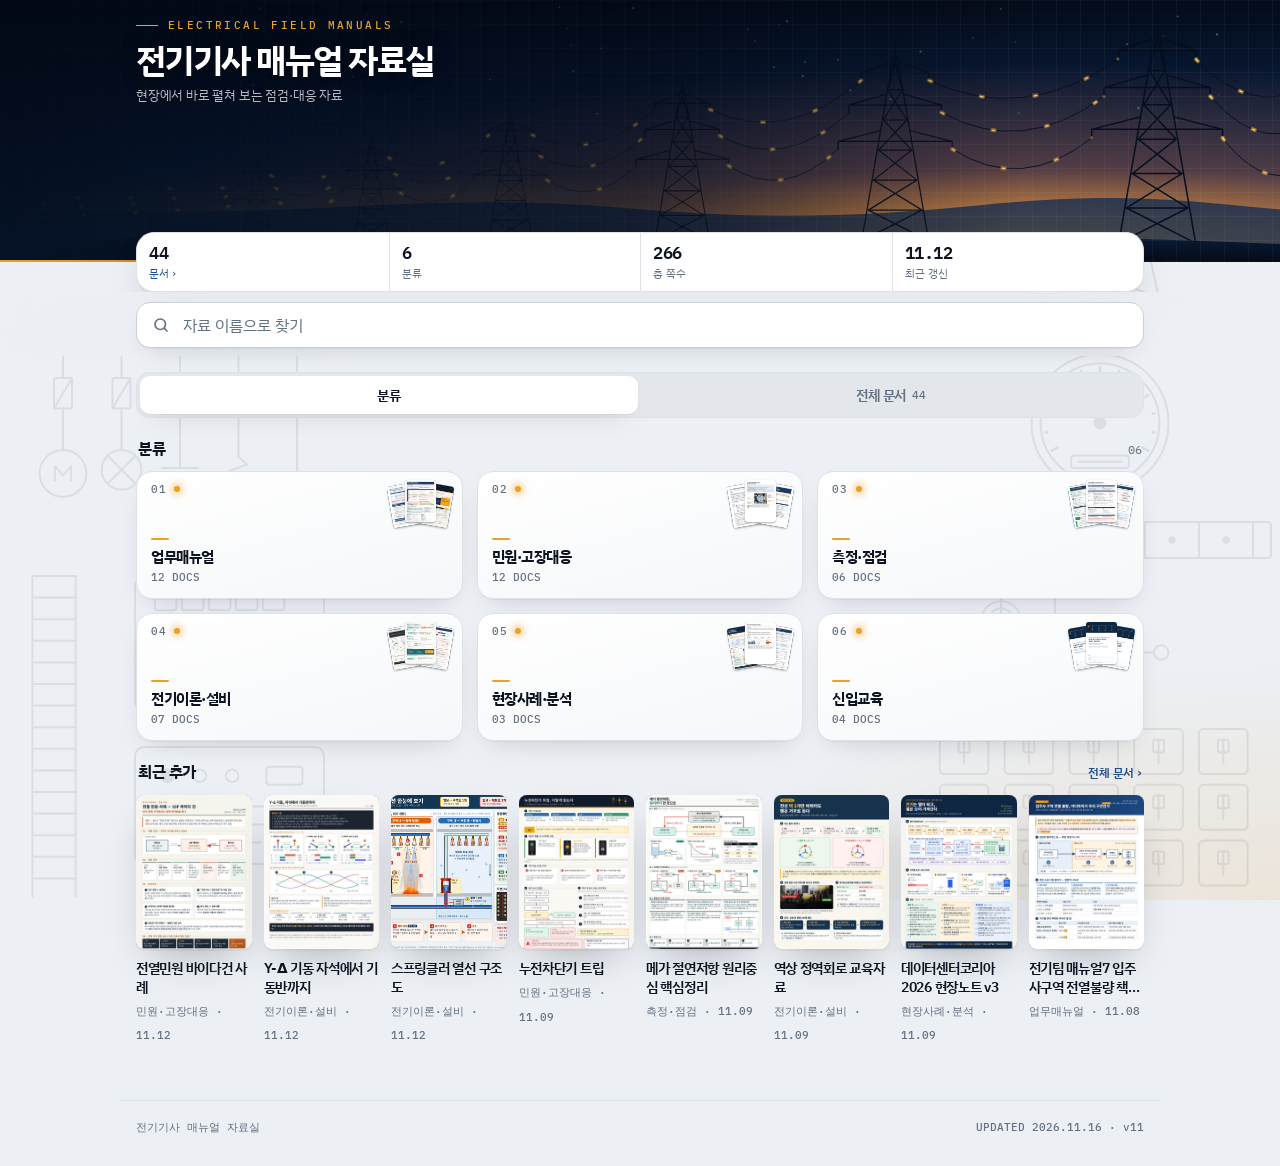
==== commit c6b99933: "미분류 분류 추가: 분류를 모를 때 아무 생각 없이 올리는 칸 - pdfs 바로 아래 또는 pdfs/미분류 안의 PDF는 "미분류"로 표시 (기존 "기타" 대체) - 미분류는 항상" ====
--- a/index.html
+++ b/index.html
@@ -251,7 +251,7 @@
 (function () {
   var $ = function (id) { return document.getElementById(id); };
   var state = { items: [], categories: [], cat: "", all: false, filter: "", q: "", sort: "name", view: "grid", generated: "" };
-  var NEW_DAYS = 14, RECENT_MAX = 8, VERSION = "v10";
+  var NEW_DAYS = 14, RECENT_MAX = 8, VERSION = "v11", INBOX = "미분류";
   var DL = '<svg width="18" height="18" viewBox="0 0 24 24" fill="none" stroke="currentColor" stroke-width="2.1" stroke-linecap="round" stroke-linejoin="round" aria-hidden="true"><path d="M12 4v11M7 11l5 5 5-5M5 20h14"/></svg>';
   var BACK = '<svg width="18" height="18" viewBox="0 0 24 24" fill="none" stroke="currentColor" stroke-width="2.4" stroke-linecap="round" stroke-linejoin="round" aria-hidden="true"><path d="M15 5l-7 7 7 7"/></svg>';
 
@@ -416,8 +416,8 @@
       state.categories.map(function (c, i) {
         var docs = by[c] || [];
         var fan = docs.slice(0, 3).map(function (d, j) { return thumbSpan(d, "f" + (j + 1), false); }).join("");
-        return '<a class="cat-card rise" style="--i:' + i + '" href="' + catHref(c) + '">' +
-          '<span class="cat-idx">' + pad(i + 1) + "<i></i></span>" +
+        return '<a class="cat-card rise' + (c === INBOX ? " inbox" : "") + '" style="--i:' + i + '" href="' + catHref(c) + '">' +
+          '<span class="cat-idx">' + pad(i + 1) + (c === INBOX ? '<em class="inbox-tag">정리 대기</em>' : "<i></i>") + "</span>" +
           '<span class="fan" aria-hidden="true">' + fan + "</span>" +
           '<span class="cat-rule"></span><span class="cat-name">' + esc(c) + '</span><span class="cat-count">' + pad(docs.length) + " DOCS</span></a>";
       }).join("") + "</div></section>";
@@ -460,7 +460,9 @@
     var latest = items.reduce(function (m, it) { return it.updated > m ? it.updated : m; }, "");
     var html = '<a class="crumb" href="#">' + BACK + "전체 분류</a>" +
       '<header class="cat-head"><span class="kicker">Category ' + pad(idx) + "</span><h2>" + esc(state.cat) + "</h2>" +
-      "<p>" + pad(items.length) + " DOCS" + (latest ? " · UPDATED " + fmtDate(latest) : "") + "</p></header>" + toolbar("이름순");
+      "<p>" + pad(items.length) + " DOCS" + (latest ? " · UPDATED " + fmtDate(latest) : "") + "</p></header>" +
+      (state.cat === INBOX ? '<p class="inbox-note">아직 분류하지 않은 자료예요. 분류가 정해지면 해당 분류로 옮겨집니다. 열람과 저장은 그대로 할 수 있어요.</p>' : "") +
+      toolbar("이름순");
     var loose = sortItems(items.filter(function (it) { return !it.sub; }));
     var subs = {}, order = [];
     items.forEach(function (it) { if (it.sub) { if (!subs[it.sub]) { subs[it.sub] = []; order.push(it.sub); } subs[it.sub].push(it); } });
--- a/style.css
+++ b/style.css
@@ -480,3 +480,14 @@
   .bg-art.l { left: 0; -webkit-mask-image: url(assets/bg-left.svg); mask-image: url(assets/bg-left.svg); -webkit-mask-position: left center; mask-position: left center; }
   .bg-art.r { right: 0; -webkit-mask-image: url(assets/bg-right.svg); mask-image: url(assets/bg-right.svg); -webkit-mask-position: right center; mask-position: right center; }
 }
+
+/* ================= 미분류(정리 대기) ================= */
+.cat-card.inbox { border-style: dashed; border-color: var(--line-2); background: transparent; box-shadow: none; }
+.inbox-tag {
+  font: 500 0.6rem/1 var(--font); font-style: normal; letter-spacing: 0;
+  padding: 3px 7px; border: 1px solid var(--accent); border-radius: 999px; color: var(--accent);
+}
+.inbox-note {
+  margin: -4px 2px 12px; padding: 10px 12px; font-size: 0.8rem; line-height: 1.5; color: var(--ink-2);
+  border: 1px dashed var(--line-2); border-radius: 12px; background: color-mix(in srgb, var(--accent) 8%, transparent);
+}
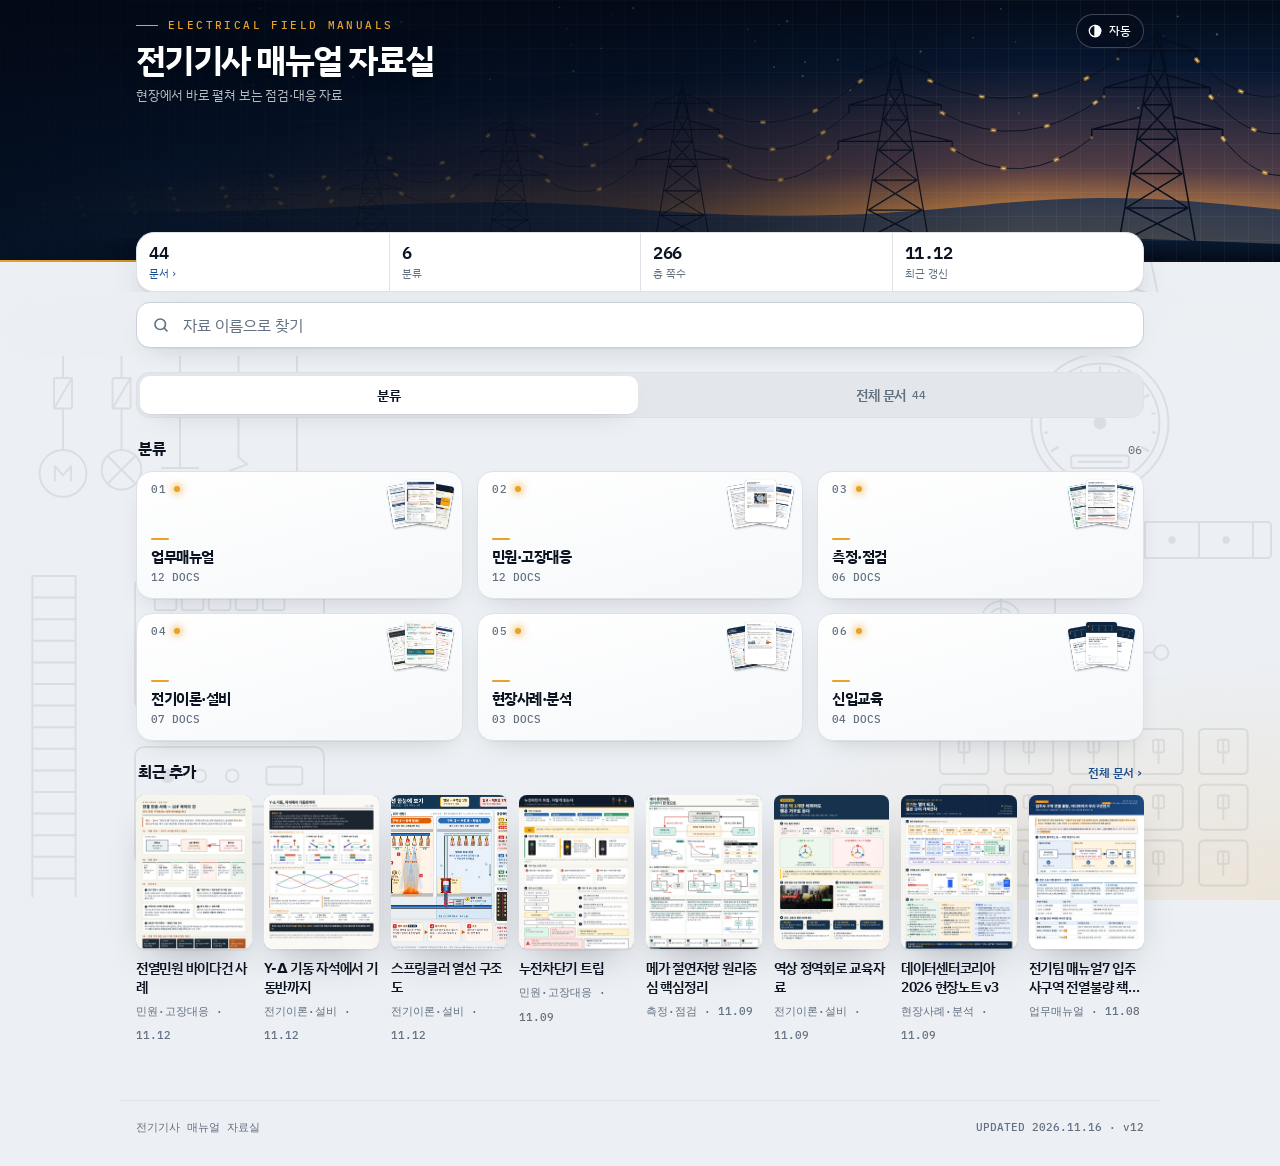
==== commit e5c0f9df: "화면 모드 선택 추가: 자동 / 라이트 / 다크 - 헤더 우측 상단 버튼으로 자동(기기 설정) → 라이트 → 다크 순환 - 선택값을 기기에 저장, 첫 화면 깜빡임 없이 바로 적용 " ====
--- a/index.html
+++ b/index.html
@@ -4,6 +4,7 @@
 <meta charset="utf-8">
 <meta name="viewport" content="width=device-width, initial-scale=1, viewport-fit=cover">
 <meta name="theme-color" content="#0a2247">
+<script>try{var t=localStorage.getItem("pdf-lib-theme");if(t==="light"||t==="dark")document.documentElement.setAttribute("data-theme",t)}catch(e){}</script>
 <title>전기기사 매뉴얼 자료실</title>
 <meta name="description" content="현장에서 바로 펼쳐 보는 전기 설비 점검·대응 PDF 매뉴얼. 분류별로 찾고 휴대폰에서 바로 열람하세요.">
 <link rel="canonical" href="https://junguk2163007-ops.github.io/eepdf/">
@@ -219,6 +220,7 @@
 </svg>
 </div>
 <!-- hero:end -->
+  <button class="theme-btn" id="theme" type="button" aria-label="화면 모드 바꾸기"><span id="theme-ic" aria-hidden="true"></span><span id="theme-tx">자동</span></button>
   <div class="top-inner">
     <a class="brand" href="./" id="brand" aria-label="전기기사 매뉴얼 자료실 첫 화면으로">
       <div class="eyebrow">Electrical Field Manuals</div>
@@ -251,7 +253,7 @@
 (function () {
   var $ = function (id) { return document.getElementById(id); };
   var state = { items: [], categories: [], cat: "", all: false, filter: "", q: "", sort: "name", view: "grid", generated: "" };
-  var NEW_DAYS = 14, RECENT_MAX = 8, VERSION = "v11", INBOX = "미분류";
+  var NEW_DAYS = 14, RECENT_MAX = 8, VERSION = "v12", INBOX = "미분류";
   var DL = '<svg width="18" height="18" viewBox="0 0 24 24" fill="none" stroke="currentColor" stroke-width="2.1" stroke-linecap="round" stroke-linejoin="round" aria-hidden="true"><path d="M12 4v11M7 11l5 5 5-5M5 20h14"/></svg>';
   var BACK = '<svg width="18" height="18" viewBox="0 0 24 24" fill="none" stroke="currentColor" stroke-width="2.4" stroke-linecap="round" stroke-linejoin="round" aria-hidden="true"><path d="M15 5l-7 7 7 7"/></svg>';
 
@@ -538,6 +540,30 @@
   $("q").value = state.q;
   $("clear").hidden = !state.q;
 
+  /* ---------- 화면 모드: 자동(기기 설정 따름) → 라이트 → 다크 ---------- */
+  var THEMES = ["auto", "light", "dark"];
+  var THEME_LABEL = { auto: "자동", light: "라이트", dark: "다크" };
+  var ICON = {
+    auto: '<svg width="16" height="16" viewBox="0 0 24 24" fill="none" stroke="currentColor" stroke-width="2" stroke-linecap="round" aria-hidden="true"><circle cx="12" cy="12" r="8.5"/><path d="M12 3.5v17a8.5 8.5 0 0 0 0-17z" fill="currentColor"/></svg>',
+    light: '<svg width="16" height="16" viewBox="0 0 24 24" fill="none" stroke="currentColor" stroke-width="2" stroke-linecap="round" aria-hidden="true"><circle cx="12" cy="12" r="4"/><path d="M12 2.5v2.5M12 19v2.5M2.5 12H5M19 12h2.5M5.3 5.3l1.8 1.8M16.9 16.9l1.8 1.8M5.3 18.7l1.8-1.8M16.9 7.1l1.8-1.8"/></svg>',
+    dark: '<svg width="16" height="16" viewBox="0 0 24 24" fill="none" stroke="currentColor" stroke-width="2" stroke-linecap="round" stroke-linejoin="round" aria-hidden="true"><path d="M20.5 14.2A8.5 8.5 0 0 1 9.8 3.5a8.5 8.5 0 1 0 10.7 10.7z"/></svg>'
+  };
+  var theme = "auto";
+  try { var saved = localStorage.getItem("pdf-lib-theme"); if (saved === "light" || saved === "dark") theme = saved; } catch (e) {}
+  function applyTheme() {
+    var root = document.documentElement;
+    if (theme === "auto") root.removeAttribute("data-theme"); else root.setAttribute("data-theme", theme);
+    $("theme-ic").innerHTML = ICON[theme];
+    $("theme-tx").textContent = THEME_LABEL[theme];
+    $("theme").setAttribute("aria-label", "화면 모드: " + THEME_LABEL[theme] + " (누르면 바뀜)");
+  }
+  $("theme").addEventListener("click", function () {
+    theme = THEMES[(THEMES.indexOf(theme) + 1) % THEMES.length];
+    try { if (theme === "auto") localStorage.removeItem("pdf-lib-theme"); else localStorage.setItem("pdf-lib-theme", theme); } catch (e) {}
+    applyTheme();
+  });
+  applyTheme();
+
   // 제목을 누르면 어디서든(검색·분류·전체 문서) 첫 화면으로
   $("brand").addEventListener("click", function (e) {
     e.preventDefault();
--- a/style.css
+++ b/style.css
@@ -491,3 +491,18 @@
   margin: -4px 2px 12px; padding: 10px 12px; font-size: 0.8rem; line-height: 1.5; color: var(--ink-2);
   border: 1px dashed var(--line-2); border-radius: 12px; background: color-mix(in srgb, var(--accent) 8%, transparent);
 }
+
+/* ================= 화면 모드 버튼(자동/라이트/다크) ================= */
+.theme-btn {
+  position: absolute; z-index: 3;
+  top: max(14px, calc(env(safe-area-inset-top, 0px) + 8px));
+  right: max(14px, env(safe-area-inset-right, 0px), calc((100vw - var(--col)) / 2 + 16px));
+  display: inline-flex; align-items: center; gap: 6px;
+  min-height: 34px; padding: 0 12px 0 10px;
+  border: 1px solid rgba(255, 255, 255, 0.24); border-radius: 999px;
+  background: rgba(4, 11, 25, 0.5); color: #fff;
+  font: 500 0.74rem/1 var(--font); letter-spacing: 0; cursor: pointer;
+  -webkit-backdrop-filter: blur(8px); backdrop-filter: blur(8px);
+}
+.theme-btn:active { background: rgba(4, 11, 25, 0.75); }
+.theme-btn svg { display: block; }
